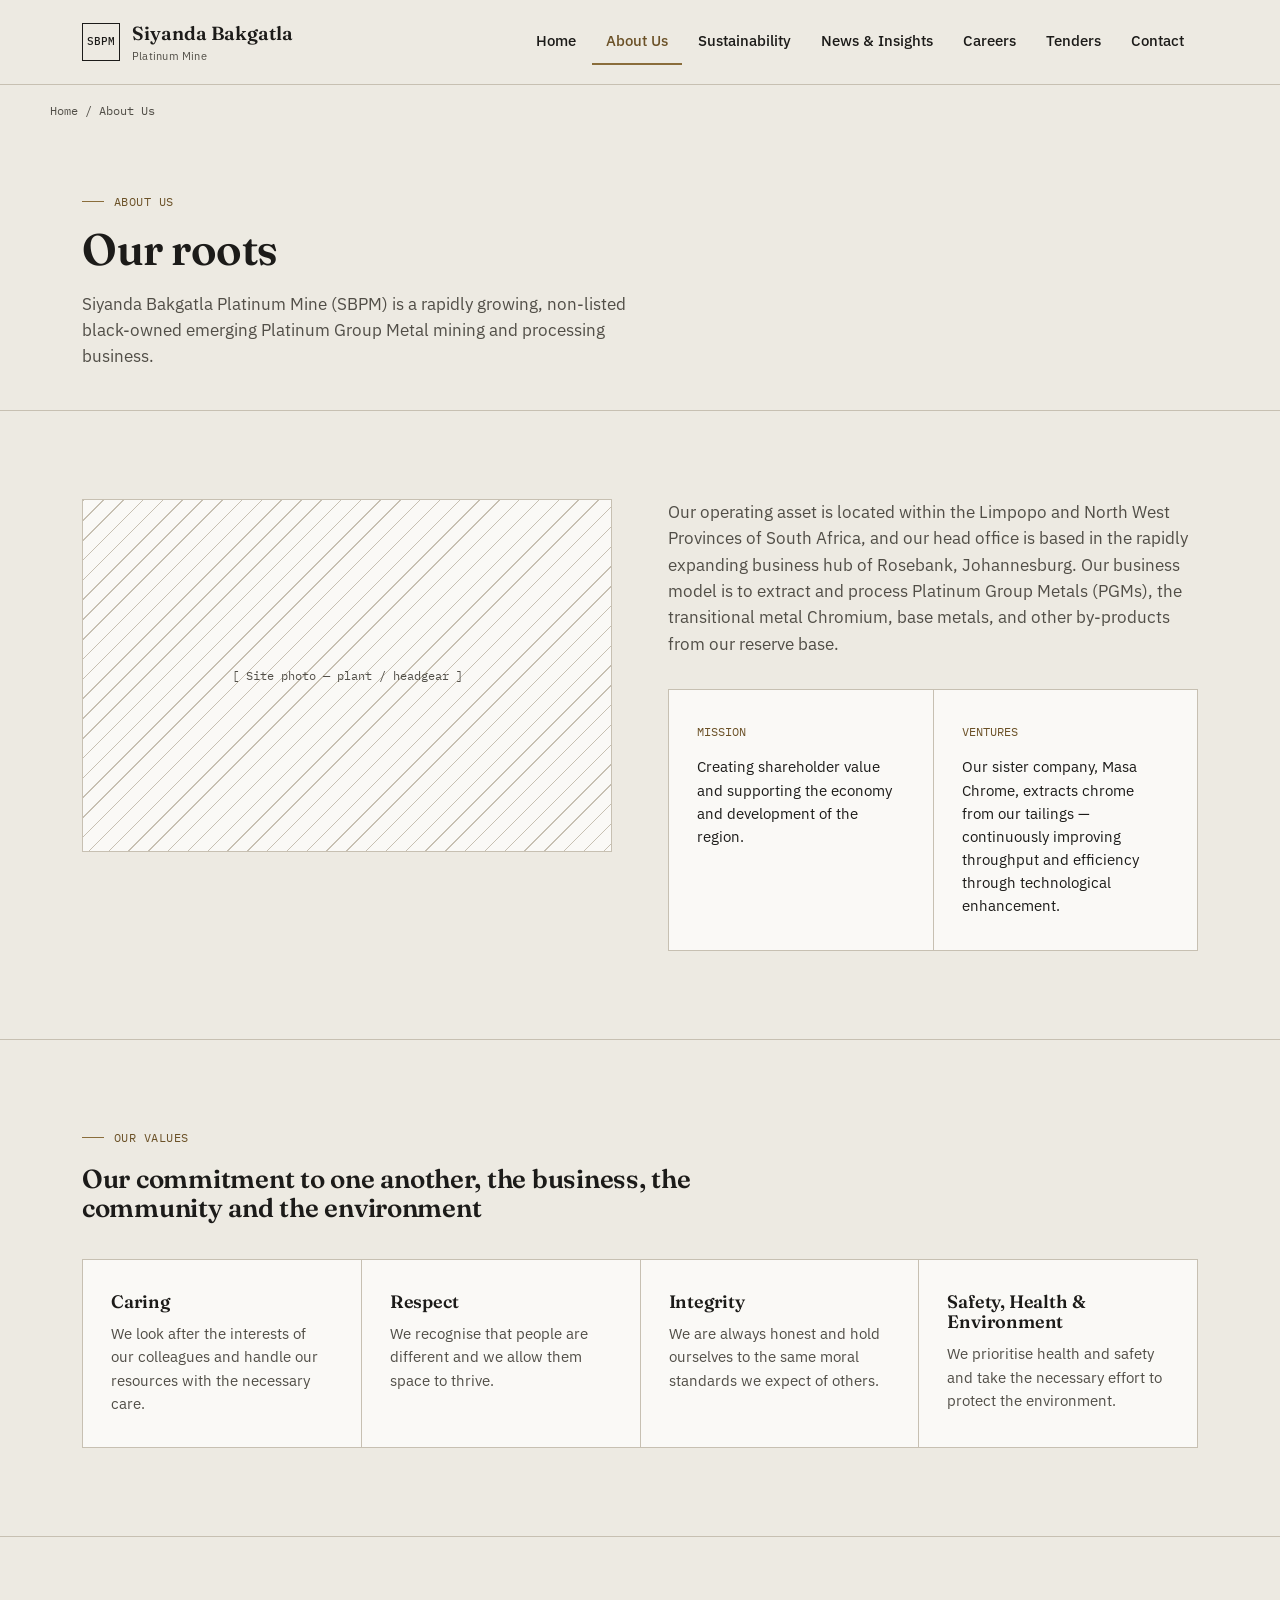
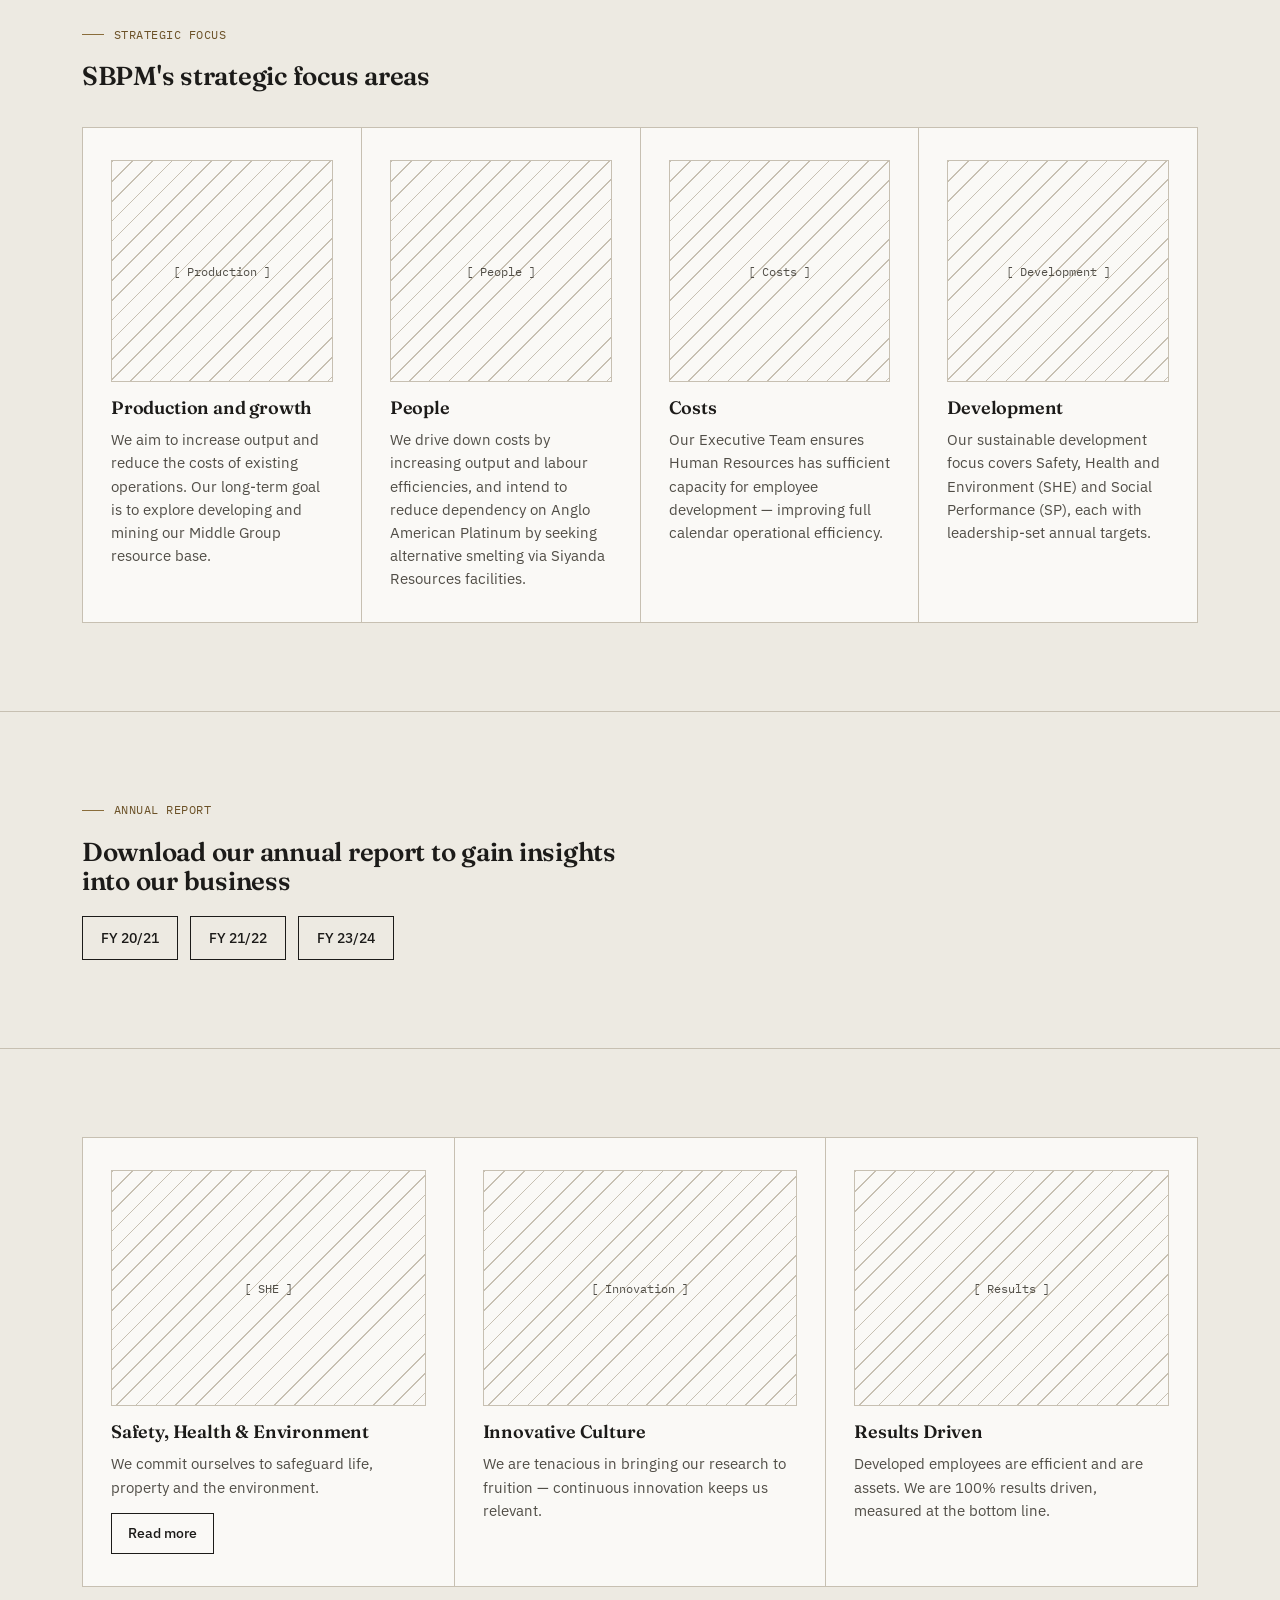
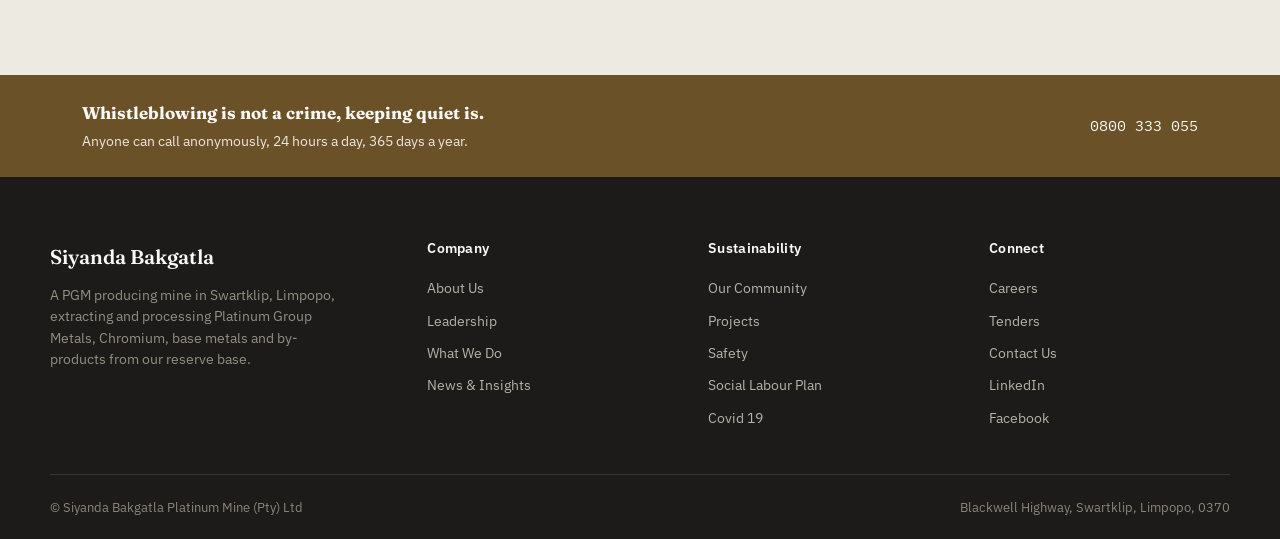
==== about-us.html @ d66f6312 "Add SBPM website rebuild: 13 static HTML pages + shared stylesheet Static rebuild of the Siyanda Bak" ====
<!DOCTYPE html>
<html lang="en">
<head>
<meta charset="UTF-8">
<meta name="viewport" content="width=device-width, initial-scale=1">
<title>About Us | Siyanda Bakgatla Platinum Mine</title>
<link rel="stylesheet" href="assets/css/main.css">
</head>
<body>

<header class="site-header">
  <div class="header-bar">
    <a href="index.html" class="brand">
      <span class="brand-mark">SBPM</span>
      <span>Siyanda Bakgatla<small>Platinum Mine</small></span>
    </a>
    <nav class="primary">
      <div class="nav-item"><a href="index.html">Home</a></div>
      <div class="nav-item current">
        <a href="about-us.html">About Us</a>
        <div class="dropdown">
          <a href="leadership.html">Leadership</a>
          <a href="what-we-do.html">What We Do</a>
        </div>
      </div>
      <div class="nav-item">
        <a href="sustainability.html">Sustainability</a>
        <div class="dropdown">
          <a href="our-community.html">Our Community</a>
          <a href="projects.html">Projects</a>
          <a href="safety.html">Safety</a>
          <a href="social-labour-plan.html">Social Labour Plan</a>
          <a href="covid-19.html">Covid 19</a>
        </div>
      </div>
      <div class="nav-item"><a href="news.html">News &amp; Insights</a></div>
      <div class="nav-item"><a href="careers.html">Careers</a></div>
      <div class="nav-item"><a href="tenders.html">Tenders</a></div>
      <div class="nav-item"><a href="contact.html">Contact</a></div>
    </nav>
    <button class="nav-toggle" id="navToggle" aria-expanded="false" aria-controls="primaryNav">MENU</button>
  </div>
</header>
<script>
  document.getElementById('navToggle').addEventListener('click', function(){
    var nav = document.querySelector('nav.primary');
    var open = nav.classList.toggle('open');
    this.setAttribute('aria-expanded', open);
    this.textContent = open ? 'CLOSE' : 'MENU';
  });
</script>

<div class="wrap crumb"><a href="index.html">Home</a> / About Us</div>

<div class="page-head">
  <div class="wrap">
    <div class="section-mark">ABOUT US</div>
    <h1>Our roots</h1>
    <p class="lede">Siyanda Bakgatla Platinum Mine (SBPM) is a rapidly growing, non-listed black-owned emerging Platinum Group Metal mining and processing business.</p>
  </div>
</div>

<section>
  <div class="wrap split">
    <div class="ph" style="aspect-ratio:3/2;">[ Site photo — plant / headgear ]</div>
    <div>
      <p class="lead-text">Our operating asset is located within the Limpopo and North West Provinces of South Africa, and our head office is based in the rapidly expanding business hub of Rosebank, Johannesburg. Our business model is to extract and process Platinum Group Metals (PGMs), the transitional metal Chromium, base metals, and other by-products from our reserve base.</p>
      <div class="grid-2" style="margin-top:32px;">
        <div class="cell">
          <span class="num">MISSION</span>
          <p style="color:var(--ink);">Creating shareholder value and supporting the economy and development of the region.</p>
        </div>
        <div class="cell">
          <span class="num">VENTURES</span>
          <p style="color:var(--ink);">Our sister company, Masa Chrome, extracts chrome from our tailings — continuously improving throughput and efficiency through technological enhancement.</p>
        </div>
      </div>
    </div>
  </div>
</section>

<section>
  <div class="wrap">
    <div class="section-mark">OUR VALUES</div>
    <h2 class="kicker" style="max-width:40ch;">Our commitment to one another, the business, the community and the environment</h2>
  </div>
  <div class="wrap" style="margin-top:36px;">
    <div class="grid-4">
      <div class="cell"><h3>Caring</h3><p>We look after the interests of our colleagues and handle our resources with the necessary care.</p></div>
      <div class="cell"><h3>Respect</h3><p>We recognise that people are different and we allow them space to thrive.</p></div>
      <div class="cell"><h3>Integrity</h3><p>We are always honest and hold ourselves to the same moral standards we expect of others.</p></div>
      <div class="cell"><h3>Safety, Health &amp; Environment</h3><p>We prioritise health and safety and take the necessary effort to protect the environment.</p></div>
    </div>
  </div>
</section>

<section>
  <div class="wrap">
    <div class="section-mark">STRATEGIC FOCUS</div>
    <h2 class="kicker" style="max-width:32ch;">SBPM's strategic focus areas</h2>
  </div>
  <div class="wrap" style="margin-top:36px;">
    <div class="grid-4">
      <div class="cell">
        <div class="ph" style="aspect-ratio:1; margin-bottom:16px;">[ Production ]</div>
        <h3>Production and growth</h3>
        <p>We aim to increase output and reduce the costs of existing operations. Our long-term goal is to explore developing and mining our Middle Group resource base.</p>
      </div>
      <div class="cell">
        <div class="ph" style="aspect-ratio:1; margin-bottom:16px;">[ People ]</div>
        <h3>People</h3>
        <p>We drive down costs by increasing output and labour efficiencies, and intend to reduce dependency on Anglo American Platinum by seeking alternative smelting via Siyanda Resources facilities.</p>
      </div>
      <div class="cell">
        <div class="ph" style="aspect-ratio:1; margin-bottom:16px;">[ Costs ]</div>
        <h3>Costs</h3>
        <p>Our Executive Team ensures Human Resources has sufficient capacity for employee development — improving full calendar operational efficiency.</p>
      </div>
      <div class="cell">
        <div class="ph" style="aspect-ratio:1; margin-bottom:16px;">[ Development ]</div>
        <h3>Development</h3>
        <p>Our sustainable development focus covers Safety, Health and Environment (SHE) and Social Performance (SP), each with leadership-set annual targets.</p>
      </div>
    </div>
  </div>
</section>

<section>
  <div class="wrap">
    <div class="section-mark">ANNUAL REPORT</div>
    <h2 class="kicker" style="max-width:34ch;">Download our annual report to gain insights into our business</h2>
    <div class="doc-list">
      <a href="https://www.siyandaplatinum.com/_files/ugd/7e9495_5152cfe3c9334ef3b1d1fcda5aea7389.pdf">FY 20/21</a>
      <a href="https://www.siyandaplatinum.com/_files/ugd/7e9495_96a16fa4a925457dab0ea64fac24893e.pdf">FY 21/22</a>
      <a href="https://www.siyandaplatinum.com/_files/ugd/7e9495_38561db5a06c4f74ad1b3a798f22cb0a.pdf">FY 23/24</a>
    </div>
  </div>
</section>

<section style="border-bottom:none;">
  <div class="wrap">
    <div class="grid-3">
      <div class="cell">
        <div class="ph" style="aspect-ratio:4/3; margin-bottom:16px;">[ SHE ]</div>
        <h3>Safety, Health &amp; Environment</h3>
        <p>We commit ourselves to safeguard life, property and the environment.</p>
        <div style="margin-top:14px;"><a href="safety.html" class="btn outline" style="padding:9px 16px; font-size:13.5px;">Read more</a></div>
      </div>
      <div class="cell">
        <div class="ph" style="aspect-ratio:4/3; margin-bottom:16px;">[ Innovation ]</div>
        <h3>Innovative Culture</h3>
        <p>We are tenacious in bringing our research to fruition — continuous innovation keeps us relevant.</p>
      </div>
      <div class="cell">
        <div class="ph" style="aspect-ratio:4/3; margin-bottom:16px;">[ Results ]</div>
        <h3>Results Driven</h3>
        <p>Developed employees are efficient and are assets. We are 100% results driven, measured at the bottom line.</p>
      </div>
    </div>
  </div>
</section>

<div class="tipoff">
  <div class="wrap">
    <div>
      <strong>Whistleblowing is not a crime, keeping quiet is.</strong>
      <div style="font-size:13.5px; margin-top:4px; opacity:0.9;">Anyone can call anonymously, 24 hours a day, 365 days a year.</div>
    </div>
    <div class="tip-num">0800 333 055</div>
  </div>
</div>

<footer class="site-footer">
  <div class="wrap footer-grid">
    <div>
      <div class="footer-brand">Siyanda Bakgatla</div>
      <p class="footer-note">A PGM producing mine in Swartklip, Limpopo, extracting and processing Platinum Group Metals, Chromium, base metals and by-products from our reserve base.</p>
    </div>
    <div>
      <h4>Company</h4>
      <a href="about-us.html">About Us</a>
      <a href="leadership.html">Leadership</a>
      <a href="what-we-do.html">What We Do</a>
      <a href="news.html">News &amp; Insights</a>
    </div>
    <div>
      <h4>Sustainability</h4>
      <a href="our-community.html">Our Community</a>
      <a href="projects.html">Projects</a>
      <a href="safety.html">Safety</a>
      <a href="social-labour-plan.html">Social Labour Plan</a>
      <a href="covid-19.html">Covid 19</a>
    </div>
    <div>
      <h4>Connect</h4>
      <a href="careers.html">Careers</a>
      <a href="tenders.html">Tenders</a>
      <a href="contact.html">Contact Us</a>
      <a href="https://www.linkedin.com/search/results/all/?keywords=siyanda%20bakgatla%20platinum%20mine">LinkedIn</a>
      <a href="https://www.facebook.com/profile.php?id=100069433014928">Facebook</a>
    </div>
  </div>
  <div class="wrap footer-bottom">
    <span>© Siyanda Bakgatla Platinum Mine (Pty) Ltd</span>
    <span>Blackwell Highway, Swartklip, Limpopo, 0370</span>
  </div>
</footer>

</body>
</html>
---- assets/css/main.css ----
/* ============================================================
   SIYANDA BAKGATLA PLATINUM MINE — design system
   Concept: site-drawing / survey-sheet industrial.
   Light concrete ground, bronze ore accent, safety-green.
   ============================================================ */

@import url('https://fonts.googleapis.com/css2?family=Fraunces:opsz,wght@9..144,400;9..144,500;9..144,600;9..144,700&family=IBM+Plex+Sans:wght@400;500;600&family=IBM+Plex+Mono:wght@500&display=swap');

:root{
  --ground:      #EDEAE2;
  --panel:       #FAF9F6;
  --ink:         #1C1B19;
  --ink-soft:    #514E47;
  --line:        #C7C0B2;
  --bronze:      #8A6D3B;
  --bronze-deep: #6B5127;
  --green:       #3F5A4D;
  --green-deep:  #2C4038;
  --white:       #FFFFFF;

  --serif: 'Fraunces', Georgia, serif;
  --sans:  'IBM Plex Sans', -apple-system, sans-serif;
  --mono:  'IBM Plex Mono', monospace;

  --edge: 1px solid var(--line);
  --max: 1180px;
}

*{ box-sizing:border-box; }
html{ scroll-behavior:smooth; }
body{
  margin:0;
  background:var(--ground);
  color:var(--ink);
  font-family:var(--sans);
  font-size:16px;
  line-height:1.6;
  -webkit-font-smoothing:antialiased;
}
img{ max-width:100%; display:block; }
a{ color:inherit; text-decoration:none; }
h1,h2,h3,h4{ font-family:var(--serif); font-weight:600; margin:0; line-height:1.12; letter-spacing:-0.01em; }
p{ margin:0; }
ul{ margin:0; padding:0; list-style:none; }

@media (prefers-reduced-motion: reduce){
  *{ animation-duration:0.001ms !important; transition-duration:0.001ms !important; }
}

/* ---------- layout helpers ---------- */
.wrap{ max-width:var(--max); margin:0 auto; padding:0 32px; }
@media (max-width:640px){ .wrap{ padding:0 20px; } }

.rule{ border:none; border-top:var(--edge); margin:0; }
.rule-thick{ border:none; border-top:2px solid var(--ink); margin:0; }

section{ padding:88px 0; border-bottom:var(--edge); }
section:last-of-type{ border-bottom:none; }
@media (max-width:768px){ section{ padding:56px 0; } }

.section-mark{
  font-family:var(--mono);
  font-size:12px;
  color:var(--bronze-deep);
  letter-spacing:0.04em;
  margin-bottom:18px;
  display:flex;
  align-items:center;
  gap:10px;
}
.section-mark::before{
  content:'';
  width:22px; height:1px;
  background:var(--bronze);
}

/* ---------- header / nav ---------- */
.site-header{
  position:sticky; top:0; z-index:50;
  background:rgba(237,234,226,0.94);
  backdrop-filter:blur(6px);
  border-bottom:var(--edge);
}
.header-bar{
  display:flex; align-items:center; justify-content:space-between;
  padding:18px 32px;
  max-width:var(--max); margin:0 auto;
}
.brand{ display:flex; align-items:center; gap:12px; font-family:var(--serif); font-weight:600; font-size:19px; }
.brand-mark{
  width:38px; height:38px;
  border:1.5px solid var(--ink);
  display:flex; align-items:center; justify-content:center;
  font-family:var(--mono); font-size:11px; font-weight:500;
  flex-shrink:0;
  color:var(--ink);
}
.brand small{ display:block; font-family:var(--sans); font-weight:400; font-size:11px; color:var(--ink-soft); letter-spacing:0.02em; }

nav.primary{ display:flex; gap:2px; align-items:center; }
nav.primary > .nav-item{ position:relative; }
nav.primary > .nav-item > a{
  display:block; padding:10px 14px;
  font-size:14.5px; font-weight:500;
  border-bottom:2px solid transparent;
}
nav.primary > .nav-item > a:hover,
nav.primary > .nav-item.current > a{ border-bottom-color:var(--bronze); color:var(--bronze-deep); }

.nav-item .dropdown{
  display:none;
  position:absolute; top:100%; left:0;
  background:var(--panel); border:var(--edge);
  min-width:190px;
  box-shadow:0 8px 24px rgba(28,27,25,0.08);
}
.nav-item:hover .dropdown{ display:block; }
.dropdown a{ display:block; padding:10px 16px; font-size:14px; border-bottom:var(--edge); }
.dropdown a:last-child{ border-bottom:none; }
.dropdown a:hover{ background:var(--ground); color:var(--bronze-deep); }

.nav-toggle{ display:none; }
@media (max-width:960px){
  nav.primary{
    display:none;
    position:absolute; top:100%; left:0; right:0;
    background:var(--ground); border-bottom:var(--edge);
    flex-direction:column; align-items:stretch; padding:8px 0;
  }
  nav.primary.open{ display:flex; }
  nav.primary > .nav-item > a{ padding:14px 32px; border-bottom:var(--edge); }
  .nav-item .dropdown{
    display:block; position:static; border:none; box-shadow:none; background:var(--panel);
  }
  .nav-item .dropdown a{ padding:12px 44px; }
  .site-header{ position:sticky; }
  .header-bar{ position:relative; }
  .nav-toggle{ display:block; font-family:var(--mono); font-size:12px; border:1px solid var(--ink); padding:8px 12px; background:none; cursor:pointer; }
}

/* ---------- hero ---------- */
.hero{
  border-bottom:var(--edge);
  padding:64px 0 0 0;
}
.hero-grid{
  display:grid; grid-template-columns:1.1fr 0.9fr; gap:48px; align-items:end;
  max-width:var(--max); margin:0 auto; padding:0 32px 56px;
}
@media (max-width:860px){ .hero-grid{ grid-template-columns:1fr; } }
.hero-eyebrow{ font-family:var(--mono); font-size:12.5px; color:var(--bronze-deep); margin-bottom:20px; }
.hero h1{ font-size:clamp(34px,5.4vw,58px); }
.hero .lede{ margin-top:22px; font-size:17px; color:var(--ink-soft); max-width:46ch; }
.hero-figure{
  aspect-ratio:4/3; background:var(--line);
  border:var(--edge);
  display:flex; align-items:center; justify-content:center;
  font-family:var(--mono); font-size:12px; color:var(--ink-soft); text-align:center; padding:20px;
}

/* generic placeholder image block */
.ph{
  background:
    repeating-linear-gradient(135deg, var(--line) 0 1px, transparent 1px 14px),
    var(--panel);
  border:var(--edge);
  display:flex; align-items:center; justify-content:center;
  font-family:var(--mono); font-size:11.5px; color:var(--ink-soft);
  text-align:center; padding:16px; line-height:1.5;
}

/* ---------- buttons ---------- */
.btn{
  display:inline-flex; align-items:center; gap:8px;
  padding:12px 22px;
  font-family:var(--sans); font-weight:500; font-size:14.5px;
  border:1.5px solid var(--ink);
  background:var(--ink); color:var(--ground);
}
.btn:hover{ background:var(--ground); color:var(--ink); }
.btn.outline{ background:transparent; color:var(--ink); }
.btn.outline:hover{ background:var(--ink); color:var(--ground); }
.btn.bronze{ border-color:var(--bronze-deep); background:var(--bronze-deep); color:var(--panel); }
.btn.bronze:hover{ background:transparent; color:var(--bronze-deep); }

/* ---------- values / cards ---------- */
.grid-4{ display:grid; grid-template-columns:repeat(4,1fr); gap:1px; background:var(--line); border:var(--edge); }
.grid-3{ display:grid; grid-template-columns:repeat(3,1fr); gap:1px; background:var(--line); border:var(--edge); }
.grid-2{ display:grid; grid-template-columns:repeat(2,1fr); gap:1px; background:var(--line); border:var(--edge); }
@media (max-width:860px){ .grid-4{ grid-template-columns:repeat(2,1fr); } .grid-3{ grid-template-columns:1fr; } }
@media (max-width:600px){ .grid-4{ grid-template-columns:1fr; } .grid-2{ grid-template-columns:1fr; } }

.cell{ background:var(--panel); padding:32px 28px; }
.cell h3{ font-size:18px; margin-bottom:10px; }
.cell p{ color:var(--ink-soft); font-size:14.5px; }
.cell .num{ font-family:var(--mono); font-size:12px; color:var(--bronze-deep); display:block; margin-bottom:14px; }

/* ---------- element/commodity grid ---------- */
.elements{ display:grid; grid-template-columns:repeat(5,1fr); gap:1px; background:var(--line); border:var(--edge); }
@media (max-width:700px){ .elements{ grid-template-columns:repeat(3,1fr); } }
.element{
  background:var(--panel); aspect-ratio:1;
  display:flex; flex-direction:column; justify-content:center; align-items:center;
  gap:6px; padding:12px;
}
.element .sym{ font-family:var(--serif); font-size:34px; font-weight:600; color:var(--bronze-deep); }
.element .el-name{ font-size:12.5px; color:var(--ink-soft); text-align:center; }

/* ---------- people cards ---------- */
.person{ background:var(--panel); }
.person-photo{ aspect-ratio:3/3.4; }
.person-body{ padding:22px 24px 26px; }
.person-role{ font-family:var(--mono); font-size:11.5px; color:var(--bronze-deep); margin-bottom:6px; }
.person-name{ font-family:var(--serif); font-size:19px; font-weight:600; margin-bottom:10px; }
.person-bio{ font-size:13.8px; color:var(--ink-soft); }
.person-bio ul{ margin-top:10px; display:flex; flex-direction:column; gap:6px; }
.person-bio li{ position:relative; padding-left:14px; }
.person-bio li::before{ content:'—'; position:absolute; left:0; color:var(--bronze); }

.hod{ display:flex; flex-direction:column; }
.hod-photo{ aspect-ratio:3/4; }
.hod-name{ font-family:var(--serif); font-weight:600; font-size:15.5px; margin-top:12px; }
.hod-role{ font-size:13px; color:var(--ink-soft); margin-top:2px; }

/* ---------- two-col content ---------- */
.split{ display:grid; grid-template-columns:1fr 1fr; gap:56px; align-items:start; }
@media (max-width:860px){ .split{ grid-template-columns:1fr; gap:32px; } }
.split.rev{ grid-template-columns:1fr 1fr; }

.kicker{ font-family:var(--serif); font-size:26px; margin-bottom:16px; }
.lead-text{ font-size:16.5px; color:var(--ink-soft); max-width:62ch; }
.lead-text + .lead-text{ margin-top:14px; }

/* ---------- stat strip ---------- */
.stat-strip{ display:grid; grid-template-columns:repeat(4,1fr); border-top:var(--edge); border-bottom:var(--edge); }
@media (max-width:700px){ .stat-strip{ grid-template-columns:repeat(2,1fr); } }
.stat{ padding:28px 24px; border-right:var(--edge); }
.stat:last-child{ border-right:none; }
.stat .val{ font-family:var(--serif); font-size:32px; font-weight:600; color:var(--bronze-deep); }
.stat .label{ font-size:13px; color:var(--ink-soft); margin-top:6px; }

/* ---------- project list ---------- */
.project-row{
  display:grid; grid-template-columns:1fr 2fr; gap:24px;
  padding:22px 0; border-bottom:var(--edge); align-items:baseline;
}
.project-row:first-child{ border-top:var(--edge); }
@media (max-width:640px){ .project-row{ grid-template-columns:1fr; gap:6px; } }
.project-row .p-name{ font-family:var(--serif); font-size:18px; font-weight:600; }
.project-row .p-tag{ font-size:14px; color:var(--ink-soft); }

/* ---------- CTA band ---------- */
.band{ background:var(--green-deep); color:var(--panel); border-bottom:var(--edge); }
.band h2{ color:var(--panel); }
.band .lead-text{ color:#D8DED9; }
.band .btn{ border-color:var(--panel); }
.band .btn.outline{ color:var(--panel); }
.band .btn.outline:hover{ background:var(--panel); color:var(--green-deep); }

/* ---------- forms ---------- */
.field{ margin-bottom:18px; }
.field label{ display:block; font-size:13px; font-weight:500; margin-bottom:7px; }
.field input, .field textarea, .field select{
  width:100%; padding:12px 14px; font-family:var(--sans); font-size:14.5px;
  background:var(--panel); border:var(--edge); color:var(--ink);
}
.field input:focus, .field textarea:focus, .field select:focus{
  outline:2px solid var(--bronze); outline-offset:1px;
}

/* ---------- footer ---------- */
footer.site-footer{ background:var(--ink); color:#D8D5CC; }
.footer-grid{ display:grid; grid-template-columns:1.4fr 1fr 1fr 1fr; gap:40px; padding:64px 0 40px; }
@media (max-width:860px){ .footer-grid{ grid-template-columns:1fr 1fr; } }
@media (max-width:560px){ .footer-grid{ grid-template-columns:1fr; } }
.footer-grid h4{ color:var(--panel); font-size:14px; font-family:var(--sans); font-weight:600; margin-bottom:16px; letter-spacing:0.02em; }
.footer-grid a{ display:block; padding:5px 0; font-size:14px; color:#B7B3A8; }
.footer-grid a:hover{ color:var(--panel); }
.footer-brand{ font-family:var(--serif); font-size:20px; color:var(--panel); font-weight:600; margin-bottom:12px; }
.footer-note{ font-size:13.5px; color:#948F82; max-width:36ch; line-height:1.6; }
.footer-bottom{
  border-top:1px solid #38352F;
  padding:22px 0; display:flex; justify-content:space-between; align-items:center;
  font-size:12.5px; color:#8B867A; flex-wrap:wrap; gap:12px;
}
.tipoff{
  background:var(--bronze-deep); color:var(--panel);
  padding:24px 0;
}
.tipoff .wrap{ display:flex; justify-content:space-between; align-items:center; flex-wrap:wrap; gap:16px; }
.tipoff strong{ font-family:var(--serif); font-size:17px; }
.tipoff .tip-num{ font-family:var(--mono); font-size:15px; }

/* ---------- page header (inner pages) ---------- */
.page-head{ padding:56px 0 40px; border-bottom:var(--edge); }
.page-head .section-mark{ margin-bottom:14px; }
.page-head h1{ font-size:clamp(30px,4.4vw,44px); }
.page-head .lede{ margin-top:16px; color:var(--ink-soft); font-size:16.5px; max-width:58ch; }

/* ---------- breadcrumb ---------- */
.crumb{ font-family:var(--mono); font-size:12px; color:var(--ink-soft); padding:16px 0; }
.crumb a:hover{ color:var(--bronze-deep); }

/* ---------- misc content ---------- */
.doc-list{ display:flex; flex-wrap:wrap; gap:12px; margin-top:20px; }
.doc-list a{
  border:1.5px solid var(--ink); padding:10px 18px; font-size:14px; font-weight:500;
  display:inline-flex; align-items:center; gap:8px;
}
.doc-list a:hover{ background:var(--ink); color:var(--ground); }

blockquote{
  font-family:var(--serif); font-size:22px; font-weight:500;
  border-left:3px solid var(--bronze); padding-left:24px; margin:0;
  color:var(--ink);
}

table.contact-table{ width:100%; border-collapse:collapse; }
table.contact-table td{ padding:14px 0; border-bottom:var(--edge); vertical-align:top; font-size:14.5px; }
table.contact-table td:first-child{ color:var(--ink-soft); width:42%; }
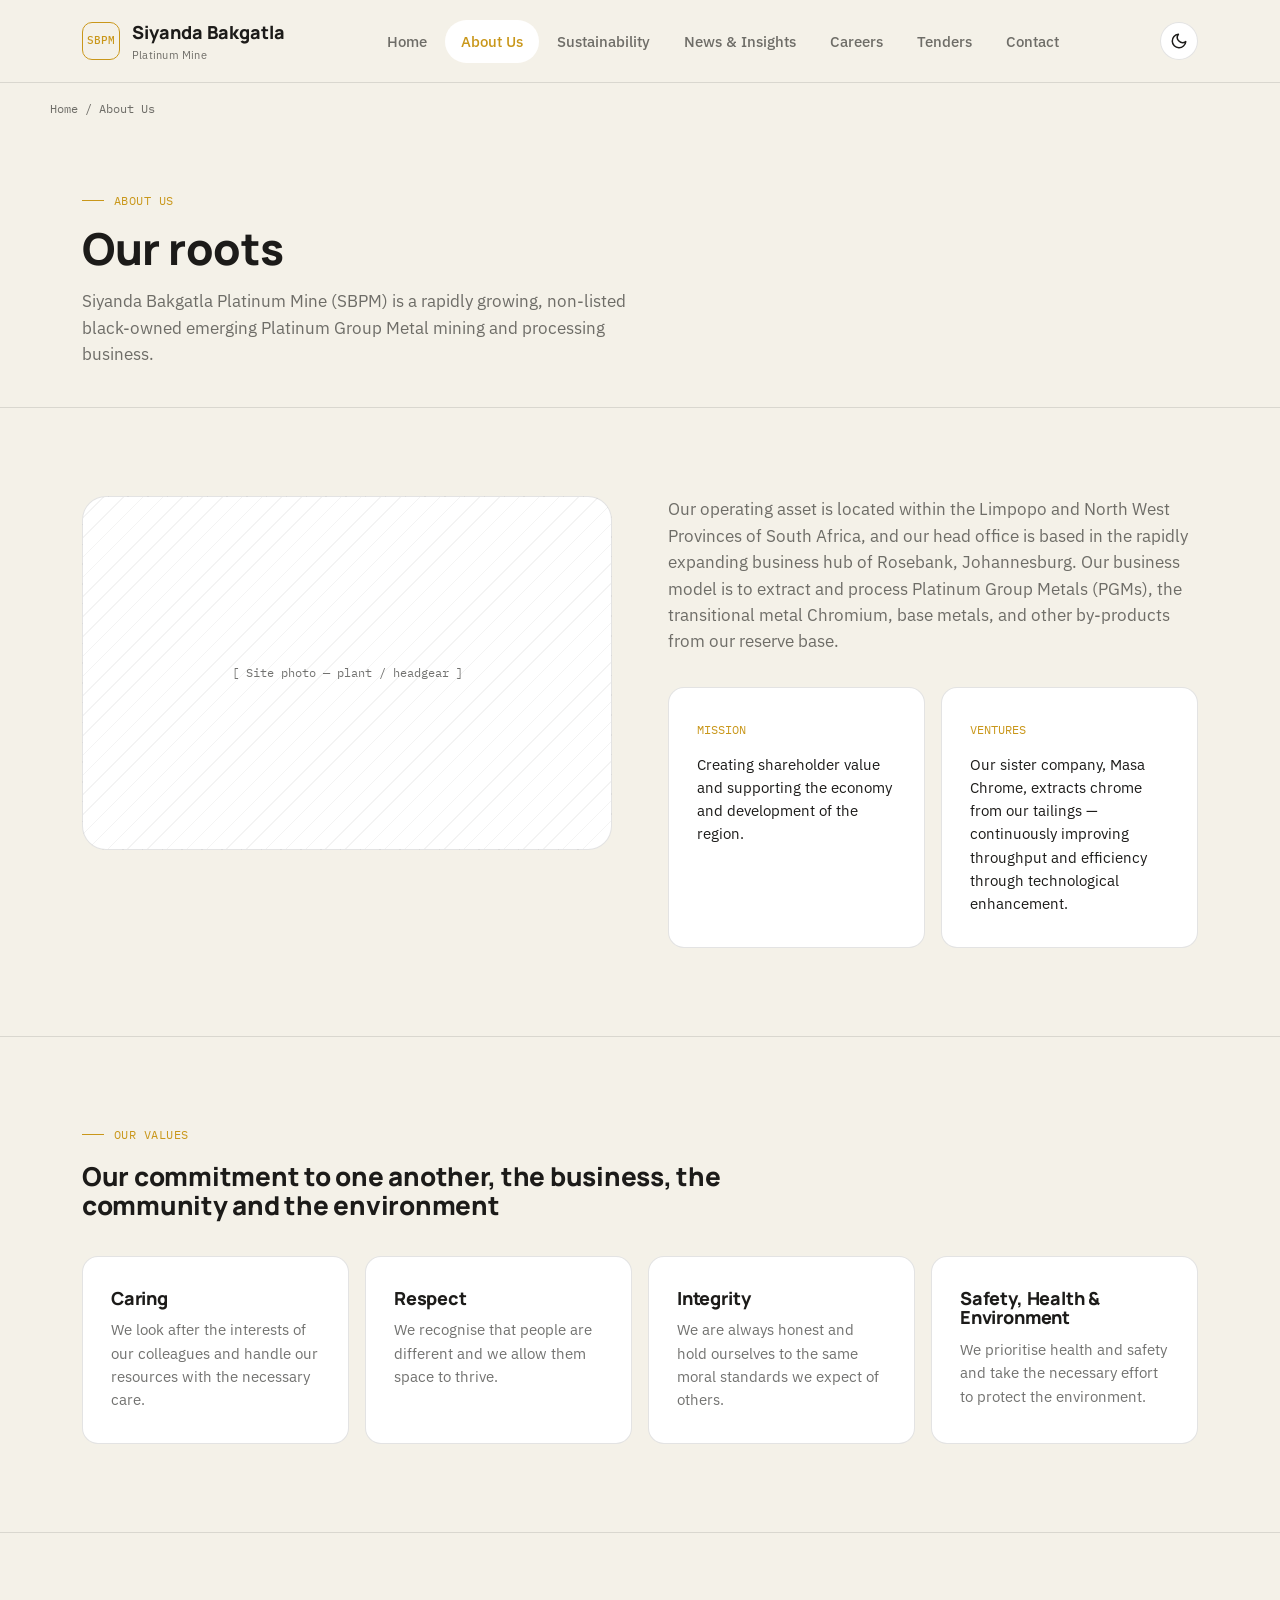
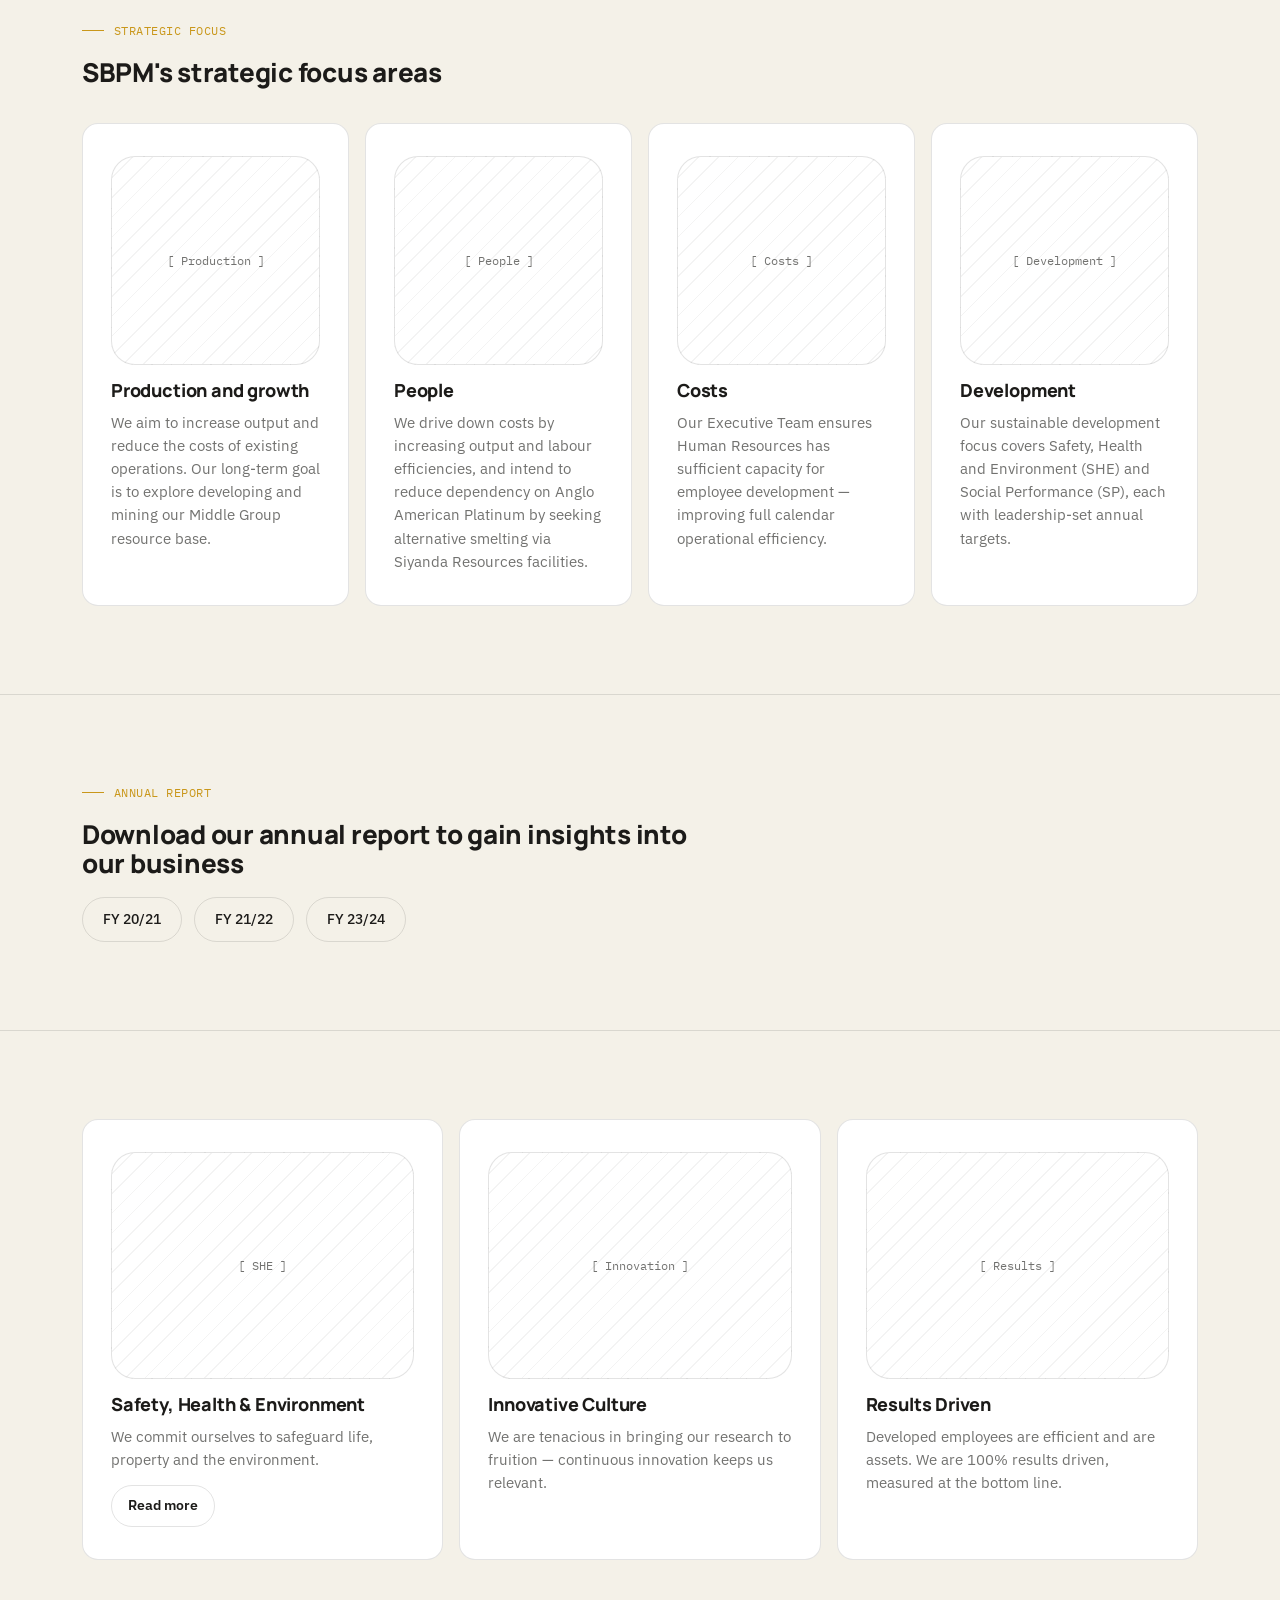
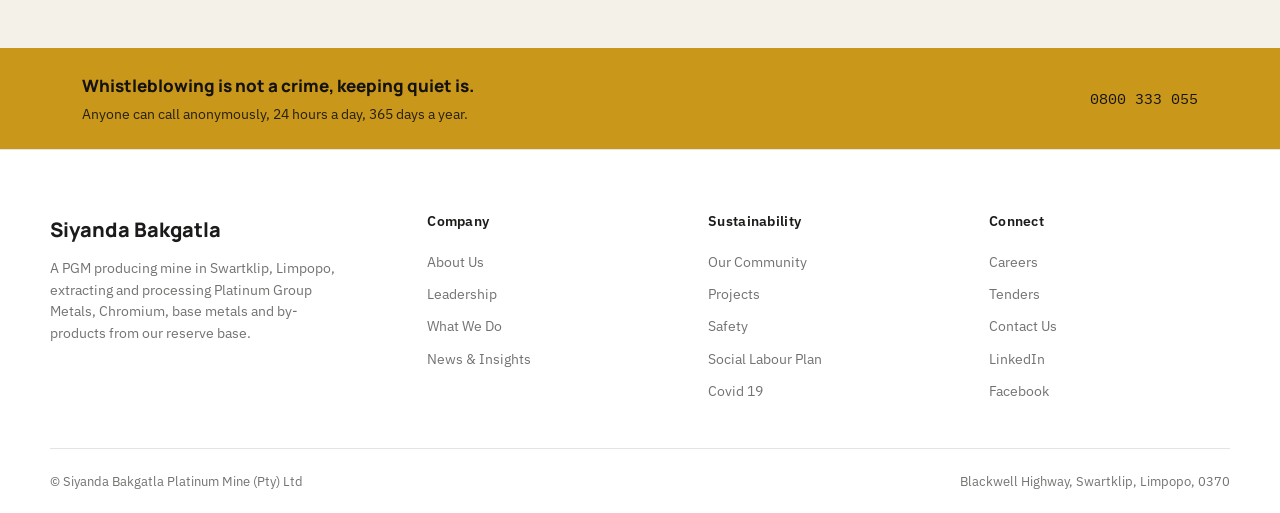
==== commit ab67a31a: "Switch accent to deep gold and add a browser-aware light/dark toggle - Swap the amber-orange accent " ====
--- a/about-us.html
+++ b/about-us.html
@@ -4,6 +4,15 @@
 <meta charset="UTF-8">
 <meta name="viewport" content="width=device-width, initial-scale=1">
 <title>About Us | Siyanda Bakgatla Platinum Mine</title>
+<script>
+(function(){
+  try{
+    var stored = localStorage.getItem('sbpm-theme');
+    var theme = stored || (window.matchMedia && window.matchMedia('(prefers-color-scheme: light)').matches ? 'light' : 'dark');
+    document.documentElement.setAttribute('data-theme', theme);
+  }catch(e){}
+})();
+</script>
 <link rel="stylesheet" href="assets/css/main.css">
 </head>
 <body>
@@ -38,7 +47,13 @@
       <div class="nav-item"><a href="tenders.html">Tenders</a></div>
       <div class="nav-item"><a href="contact.html">Contact</a></div>
     </nav>
-    <button class="nav-toggle" id="navToggle" aria-expanded="false" aria-controls="primaryNav">MENU</button>
+    <div class="header-actions">
+      <button class="theme-toggle" id="themeToggle" type="button" aria-label="Switch to light theme">
+        <svg class="icon-sun" width="18" height="18" viewBox="0 0 24 24" fill="none" stroke="currentColor" stroke-width="2" stroke-linecap="round" stroke-linejoin="round"><circle cx="12" cy="12" r="4"/><path d="M12 2v2M12 20v2M4.93 4.93l1.41 1.41M17.66 17.66l1.41 1.41M2 12h2M20 12h2M6.34 17.66l-1.41 1.41M19.07 4.93l-1.41 1.41"/></svg>
+        <svg class="icon-moon" width="18" height="18" viewBox="0 0 24 24" fill="none" stroke="currentColor" stroke-width="2" stroke-linecap="round" stroke-linejoin="round"><path d="M21 12.79A9 9 0 1111.21 3 7 7 0 0021 12.79z"/></svg>
+      </button>
+      <button class="nav-toggle" id="navToggle" aria-expanded="false" aria-controls="primaryNav">MENU</button>
+    </div>
   </div>
 </header>
 <script>
@@ -48,6 +63,28 @@
     this.setAttribute('aria-expanded', open);
     this.textContent = open ? 'CLOSE' : 'MENU';
   });
+  (function(){
+    var btn = document.getElementById('themeToggle');
+    var mq = window.matchMedia('(prefers-color-scheme: light)');
+    function apply(theme){
+      document.documentElement.setAttribute('data-theme', theme);
+      btn.setAttribute('aria-label', theme === 'light' ? 'Switch to dark theme' : 'Switch to light theme');
+    }
+    apply(document.documentElement.getAttribute('data-theme') || 'dark');
+    btn.addEventListener('click', function(){
+      var current = document.documentElement.getAttribute('data-theme');
+      var next = current === 'light' ? 'dark' : 'light';
+      try{ localStorage.setItem('sbpm-theme', next); }catch(e){}
+      apply(next);
+    });
+    mq.addEventListener('change', function(e){
+      try{
+        if(!localStorage.getItem('sbpm-theme')){
+          apply(e.matches ? 'light' : 'dark');
+        }
+      }catch(err){}
+    });
+  })();
 </script>
 
 <div class="wrap crumb"><a href="index.html">Home</a> / About Us</div>
--- a/assets/css/main.css
+++ b/assets/css/main.css
@@ -1,36 +1,63 @@
 /* ============================================================
    SIYANDA BAKGATLA PLATINUM MINE — design system
-   Concept: site-drawing / survey-sheet industrial.
-   Light concrete ground, bronze ore accent, safety-green.
+   Concept: ore-yard industrial. Charcoal ground (dark, default)
+   or ivory ground (light), deep gold ore accent, rounded pill
+   controls, light card islands for imagery/forms/exec bios.
+   Theme is switched via [data-theme] on <html>, set by an early
+   inline script per page (browser prefers-color-scheme aware,
+   with a manual toggle persisted to localStorage).
    ============================================================ */
 
-@import url('https://fonts.googleapis.com/css2?family=Fraunces:opsz,wght@9..144,400;9..144,500;9..144,600;9..144,700&family=IBM+Plex+Sans:wght@400;500;600&family=IBM+Plex+Mono:wght@500&display=swap');
+@import url('https://fonts.googleapis.com/css2?family=Manrope:wght@500;600;700;800&family=IBM+Plex+Sans:wght@400;500;600&family=IBM+Plex+Mono:wght@500&display=swap');
 
 :root{
-  --ground:      #EDEAE2;
+  --bg:          #15130F;
+  --bg-soft:     #211D16;
+  --bg-softer:   #2A2419;
   --panel:       #FAF9F6;
+  --ink:         #EDEAE2;
+  --ink-soft:    rgba(237,234,226,0.62);
+  --ink-on-light:      #1C1B19;
+  --ink-soft-on-light: #514E47;
+  --line:        rgba(237,234,226,0.14);
+  --line-on-light:     #C7C0B2;
+  --header-bg:   rgba(21,19,15,0.92);
+  --ph-pattern:  rgba(237,234,226,0.05);
+  --amber:       #C9971A;
+  --amber-deep:  #9C7412;
+  --amber-glow:  rgba(201,151,26,0.16);
+  --on-accent:   #15130F;
+  --white:       #FFFFFF;
+
+  --display: 'Manrope', -apple-system, sans-serif;
+  --sans:    'IBM Plex Sans', -apple-system, sans-serif;
+  --mono:    'IBM Plex Mono', monospace;
+
+  --edge: 1px solid var(--line);
+  --edge-light: 1px solid var(--line-on-light);
+  --max: 1180px;
+  --r-lg: 24px;
+  --r-md: 16px;
+  --r-sm: 10px;
+  --r-pill: 999px;
+}
+
+:root[data-theme="light"]{
+  --bg:          #F4F1E8;
+  --bg-soft:     #FFFFFF;
+  --bg-softer:   #ECE7D8;
   --ink:         #1C1B19;
-  --ink-soft:    #514E47;
-  --line:        #C7C0B2;
-  --bronze:      #8A6D3B;
-  --bronze-deep: #6B5127;
-  --green:       #3F5A4D;
-  --green-deep:  #2C4038;
-  --white:       #FFFFFF;
-
-  --serif: 'Fraunces', Georgia, serif;
-  --sans:  'IBM Plex Sans', -apple-system, sans-serif;
-  --mono:  'IBM Plex Mono', monospace;
-
-  --edge: 1px solid var(--line);
-  --max: 1180px;
+  --ink-soft:    rgba(28,27,25,0.62);
+  --line:        rgba(28,27,25,0.12);
+  --header-bg:   rgba(244,241,232,0.9);
+  --ph-pattern:  rgba(28,27,25,0.05);
 }
 
 *{ box-sizing:border-box; }
 html{ scroll-behavior:smooth; }
 body{
   margin:0;
-  background:var(--ground);
+  background:var(--bg);
   color:var(--ink);
   font-family:var(--sans);
   font-size:16px;
@@ -39,7 +66,7 @@
 }
 img{ max-width:100%; display:block; }
 a{ color:inherit; text-decoration:none; }
-h1,h2,h3,h4{ font-family:var(--serif); font-weight:600; margin:0; line-height:1.12; letter-spacing:-0.01em; }
+h1,h2,h3,h4{ font-family:var(--display); font-weight:800; margin:0; line-height:1.1; letter-spacing:-0.01em; }
 p{ margin:0; }
 ul{ margin:0; padding:0; list-style:none; }
 
@@ -52,7 +79,7 @@
 @media (max-width:640px){ .wrap{ padding:0 20px; } }
 
 .rule{ border:none; border-top:var(--edge); margin:0; }
-.rule-thick{ border:none; border-top:2px solid var(--ink); margin:0; }
+.rule-thick{ border:none; border-top:2px solid var(--amber); margin:0; }
 
 section{ padding:88px 0; border-bottom:var(--edge); }
 section:last-of-type{ border-bottom:none; }
@@ -61,7 +88,7 @@
 .section-mark{
   font-family:var(--mono);
   font-size:12px;
-  color:var(--bronze-deep);
+  color:var(--amber);
   letter-spacing:0.04em;
   margin-bottom:18px;
   display:flex;
@@ -71,14 +98,14 @@
 .section-mark::before{
   content:'';
   width:22px; height:1px;
-  background:var(--bronze);
+  background:var(--amber);
 }
 
 /* ---------- header / nav ---------- */
 .site-header{
   position:sticky; top:0; z-index:50;
-  background:rgba(237,234,226,0.94);
-  backdrop-filter:blur(6px);
+  background:var(--header-bg);
+  backdrop-filter:blur(8px);
   border-bottom:var(--edge);
 }
 .header-bar{
@@ -86,56 +113,73 @@
   padding:18px 32px;
   max-width:var(--max); margin:0 auto;
 }
-.brand{ display:flex; align-items:center; gap:12px; font-family:var(--serif); font-weight:600; font-size:19px; }
+.brand{ display:flex; align-items:center; gap:12px; font-family:var(--display); font-weight:800; font-size:18px; color:var(--ink); }
 .brand-mark{
   width:38px; height:38px;
-  border:1.5px solid var(--ink);
+  border-radius:var(--r-sm);
+  border:1.5px solid var(--amber);
   display:flex; align-items:center; justify-content:center;
   font-family:var(--mono); font-size:11px; font-weight:500;
   flex-shrink:0;
-  color:var(--ink);
+  color:var(--amber);
 }
 .brand small{ display:block; font-family:var(--sans); font-weight:400; font-size:11px; color:var(--ink-soft); letter-spacing:0.02em; }
 
 nav.primary{ display:flex; gap:2px; align-items:center; }
 nav.primary > .nav-item{ position:relative; }
 nav.primary > .nav-item > a{
-  display:block; padding:10px 14px;
+  display:block; padding:10px 16px;
   font-size:14.5px; font-weight:500;
-  border-bottom:2px solid transparent;
+  border-radius:var(--r-pill);
+  color:var(--ink-soft);
 }
 nav.primary > .nav-item > a:hover,
-nav.primary > .nav-item.current > a{ border-bottom-color:var(--bronze); color:var(--bronze-deep); }
+nav.primary > .nav-item.current > a{ background:var(--bg-soft); color:var(--amber); }
 
 .nav-item .dropdown{
   display:none;
   position:absolute; top:100%; left:0;
-  background:var(--panel); border:var(--edge);
-  min-width:190px;
-  box-shadow:0 8px 24px rgba(28,27,25,0.08);
+  background:var(--bg-soft); border:var(--edge);
+  border-radius:var(--r-md);
+  min-width:190px; padding:6px;
+  box-shadow:0 16px 40px rgba(0,0,0,0.4);
 }
 .nav-item:hover .dropdown{ display:block; }
-.dropdown a{ display:block; padding:10px 16px; font-size:14px; border-bottom:var(--edge); }
-.dropdown a:last-child{ border-bottom:none; }
-.dropdown a:hover{ background:var(--ground); color:var(--bronze-deep); }
+.dropdown a{ display:block; padding:10px 14px; font-size:14px; border-radius:var(--r-sm); color:var(--ink-soft); }
+.dropdown a:hover{ background:var(--amber-glow); color:var(--amber); }
+
+.header-actions{ display:flex; align-items:center; gap:10px; flex-shrink:0; }
+
+.theme-toggle{
+  display:inline-flex; align-items:center; justify-content:center;
+  width:38px; height:38px; flex-shrink:0;
+  border-radius:var(--r-pill);
+  border:1px solid var(--line);
+  background:var(--bg-soft); color:var(--ink);
+  cursor:pointer; padding:0;
+}
+.theme-toggle:hover{ border-color:var(--amber); color:var(--amber); }
+.theme-toggle svg{ display:block; }
+html[data-theme="light"] .theme-toggle .icon-sun{ display:none; }
+html:not([data-theme="light"]) .theme-toggle .icon-moon{ display:none; }
 
 .nav-toggle{ display:none; }
 @media (max-width:960px){
   nav.primary{
     display:none;
     position:absolute; top:100%; left:0; right:0;
-    background:var(--ground); border-bottom:var(--edge);
-    flex-direction:column; align-items:stretch; padding:8px 0;
+    background:var(--bg); border-bottom:var(--edge);
+    flex-direction:column; align-items:stretch; padding:8px 20px 16px;
   }
   nav.primary.open{ display:flex; }
-  nav.primary > .nav-item > a{ padding:14px 32px; border-bottom:var(--edge); }
+  nav.primary > .nav-item > a{ padding:14px 12px; border-radius:var(--r-sm); }
   .nav-item .dropdown{
-    display:block; position:static; border:none; box-shadow:none; background:var(--panel);
+    display:block; position:static; border:none; box-shadow:none; background:none; padding:0 0 0 12px;
   }
-  .nav-item .dropdown a{ padding:12px 44px; }
+  .nav-item .dropdown a{ padding:10px 12px; }
   .site-header{ position:sticky; }
   .header-bar{ position:relative; }
-  .nav-toggle{ display:block; font-family:var(--mono); font-size:12px; border:1px solid var(--ink); padding:8px 12px; background:none; cursor:pointer; }
+  .nav-toggle{ display:block; font-family:var(--mono); font-size:12px; border:1px solid var(--amber); color:var(--amber); border-radius:var(--r-pill); padding:8px 16px; background:none; cursor:pointer; }
 }
 
 /* ---------- hero ---------- */
@@ -148,12 +192,12 @@
   max-width:var(--max); margin:0 auto; padding:0 32px 56px;
 }
 @media (max-width:860px){ .hero-grid{ grid-template-columns:1fr; } }
-.hero-eyebrow{ font-family:var(--mono); font-size:12.5px; color:var(--bronze-deep); margin-bottom:20px; }
-.hero h1{ font-size:clamp(34px,5.4vw,58px); }
+.hero-eyebrow{ font-family:var(--mono); font-size:12.5px; color:var(--amber); margin-bottom:20px; }
+.hero h1{ font-size:clamp(34px,5.4vw,58px); color:var(--ink); }
 .hero .lede{ margin-top:22px; font-size:17px; color:var(--ink-soft); max-width:46ch; }
 .hero-figure{
-  aspect-ratio:4/3; background:var(--line);
-  border:var(--edge);
+  aspect-ratio:4/3; background:var(--bg-soft);
+  border:var(--edge); border-radius:var(--r-lg);
   display:flex; align-items:center; justify-content:center;
   font-family:var(--mono); font-size:12px; color:var(--ink-soft); text-align:center; padding:20px;
 }
@@ -161,9 +205,9 @@
 /* generic placeholder image block */
 .ph{
   background:
-    repeating-linear-gradient(135deg, var(--line) 0 1px, transparent 1px 14px),
-    var(--panel);
-  border:var(--edge);
+    repeating-linear-gradient(135deg, var(--ph-pattern) 0 1px, transparent 1px 14px),
+    var(--bg-soft);
+  border:var(--edge); border-radius:var(--r-lg);
   display:flex; align-items:center; justify-content:center;
   font-family:var(--mono); font-size:11.5px; color:var(--ink-soft);
   text-align:center; padding:16px; line-height:1.5;
@@ -172,54 +216,55 @@
 /* ---------- buttons ---------- */
 .btn{
   display:inline-flex; align-items:center; gap:8px;
-  padding:12px 22px;
-  font-family:var(--sans); font-weight:500; font-size:14.5px;
-  border:1.5px solid var(--ink);
-  background:var(--ink); color:var(--ground);
-}
-.btn:hover{ background:var(--ground); color:var(--ink); }
-.btn.outline{ background:transparent; color:var(--ink); }
-.btn.outline:hover{ background:var(--ink); color:var(--ground); }
-.btn.bronze{ border-color:var(--bronze-deep); background:var(--bronze-deep); color:var(--panel); }
-.btn.bronze:hover{ background:transparent; color:var(--bronze-deep); }
+  padding:13px 24px;
+  font-family:var(--sans); font-weight:600; font-size:14.5px;
+  border:1.5px solid var(--amber);
+  border-radius:var(--r-pill);
+  background:var(--amber); color:var(--on-accent);
+}
+.btn:hover{ background:transparent; color:var(--amber); }
+.btn.outline{ background:transparent; color:var(--ink); border-color:var(--line); }
+.btn.outline:hover{ background:var(--bg-soft); border-color:var(--amber); color:var(--amber); }
+.btn.bronze{ border-color:var(--amber-deep); background:var(--amber-deep); color:var(--panel); }
+.btn.bronze:hover{ background:transparent; color:var(--amber-deep); }
 
 /* ---------- values / cards ---------- */
-.grid-4{ display:grid; grid-template-columns:repeat(4,1fr); gap:1px; background:var(--line); border:var(--edge); }
-.grid-3{ display:grid; grid-template-columns:repeat(3,1fr); gap:1px; background:var(--line); border:var(--edge); }
-.grid-2{ display:grid; grid-template-columns:repeat(2,1fr); gap:1px; background:var(--line); border:var(--edge); }
+.grid-4{ display:grid; grid-template-columns:repeat(4,1fr); gap:16px; }
+.grid-3{ display:grid; grid-template-columns:repeat(3,1fr); gap:16px; }
+.grid-2{ display:grid; grid-template-columns:repeat(2,1fr); gap:16px; }
 @media (max-width:860px){ .grid-4{ grid-template-columns:repeat(2,1fr); } .grid-3{ grid-template-columns:1fr; } }
 @media (max-width:600px){ .grid-4{ grid-template-columns:1fr; } .grid-2{ grid-template-columns:1fr; } }
 
-.cell{ background:var(--panel); padding:32px 28px; }
-.cell h3{ font-size:18px; margin-bottom:10px; }
+.cell{ background:var(--bg-soft); border:var(--edge); border-radius:var(--r-md); padding:32px 28px; }
+.cell h3{ font-size:18px; margin-bottom:10px; color:var(--ink); }
 .cell p{ color:var(--ink-soft); font-size:14.5px; }
-.cell .num{ font-family:var(--mono); font-size:12px; color:var(--bronze-deep); display:block; margin-bottom:14px; }
+.cell .num{ font-family:var(--mono); font-size:12px; color:var(--amber); display:block; margin-bottom:14px; }
 
 /* ---------- element/commodity grid ---------- */
-.elements{ display:grid; grid-template-columns:repeat(5,1fr); gap:1px; background:var(--line); border:var(--edge); }
+.elements{ display:grid; grid-template-columns:repeat(5,1fr); gap:12px; }
 @media (max-width:700px){ .elements{ grid-template-columns:repeat(3,1fr); } }
 .element{
-  background:var(--panel); aspect-ratio:1;
+  background:var(--bg-soft); border:var(--edge); border-radius:var(--r-md); aspect-ratio:1;
   display:flex; flex-direction:column; justify-content:center; align-items:center;
   gap:6px; padding:12px;
 }
-.element .sym{ font-family:var(--serif); font-size:34px; font-weight:600; color:var(--bronze-deep); }
+.element .sym{ font-family:var(--display); font-size:32px; font-weight:800; color:var(--amber); }
 .element .el-name{ font-size:12.5px; color:var(--ink-soft); text-align:center; }
 
 /* ---------- people cards ---------- */
-.person{ background:var(--panel); }
-.person-photo{ aspect-ratio:3/3.4; }
+.person{ background:var(--panel); border-radius:var(--r-lg); overflow:hidden; box-shadow:0 1px 0 rgba(0,0,0,0.06), 0 12px 28px rgba(0,0,0,0.16); }
+.person-photo{ aspect-ratio:3/3.4; border-radius:0; }
 .person-body{ padding:22px 24px 26px; }
-.person-role{ font-family:var(--mono); font-size:11.5px; color:var(--bronze-deep); margin-bottom:6px; }
-.person-name{ font-family:var(--serif); font-size:19px; font-weight:600; margin-bottom:10px; }
-.person-bio{ font-size:13.8px; color:var(--ink-soft); }
+.person-role{ font-family:var(--mono); font-size:11.5px; color:var(--amber-deep); margin-bottom:6px; }
+.person-name{ font-family:var(--display); font-size:19px; font-weight:800; margin-bottom:10px; color:var(--ink-on-light); }
+.person-bio{ font-size:13.8px; color:var(--ink-soft-on-light); }
 .person-bio ul{ margin-top:10px; display:flex; flex-direction:column; gap:6px; }
 .person-bio li{ position:relative; padding-left:14px; }
-.person-bio li::before{ content:'—'; position:absolute; left:0; color:var(--bronze); }
+.person-bio li::before{ content:'—'; position:absolute; left:0; color:var(--amber-deep); }
 
 .hod{ display:flex; flex-direction:column; }
-.hod-photo{ aspect-ratio:3/4; }
-.hod-name{ font-family:var(--serif); font-weight:600; font-size:15.5px; margin-top:12px; }
+.hod-photo{ aspect-ratio:3/4; border-radius:var(--r-md); }
+.hod-name{ font-family:var(--display); font-weight:800; font-size:15.5px; margin-top:12px; color:var(--ink); }
 .hod-role{ font-size:13px; color:var(--ink-soft); margin-top:2px; }
 
 /* ---------- two-col content ---------- */
@@ -227,16 +272,15 @@
 @media (max-width:860px){ .split{ grid-template-columns:1fr; gap:32px; } }
 .split.rev{ grid-template-columns:1fr 1fr; }
 
-.kicker{ font-family:var(--serif); font-size:26px; margin-bottom:16px; }
+.kicker{ font-family:var(--display); font-weight:800; font-size:26px; margin-bottom:16px; color:var(--ink); }
 .lead-text{ font-size:16.5px; color:var(--ink-soft); max-width:62ch; }
 .lead-text + .lead-text{ margin-top:14px; }
 
 /* ---------- stat strip ---------- */
-.stat-strip{ display:grid; grid-template-columns:repeat(4,1fr); border-top:var(--edge); border-bottom:var(--edge); }
+.stat-strip{ display:grid; grid-template-columns:repeat(4,1fr); gap:1px; background:var(--line); border-top:var(--edge); border-bottom:var(--edge); }
 @media (max-width:700px){ .stat-strip{ grid-template-columns:repeat(2,1fr); } }
-.stat{ padding:28px 24px; border-right:var(--edge); }
-.stat:last-child{ border-right:none; }
-.stat .val{ font-family:var(--serif); font-size:32px; font-weight:600; color:var(--bronze-deep); }
+.stat{ padding:28px 24px; background:var(--bg-soft); }
+.stat .val{ font-family:var(--display); font-size:32px; font-weight:800; color:var(--amber); }
 .stat .label{ font-size:13px; color:var(--ink-soft); margin-top:6px; }
 
 /* ---------- project list ---------- */
@@ -246,75 +290,75 @@
 }
 .project-row:first-child{ border-top:var(--edge); }
 @media (max-width:640px){ .project-row{ grid-template-columns:1fr; gap:6px; } }
-.project-row .p-name{ font-family:var(--serif); font-size:18px; font-weight:600; }
+.project-row .p-name{ font-family:var(--display); font-size:18px; font-weight:800; color:var(--ink); }
 .project-row .p-tag{ font-size:14px; color:var(--ink-soft); }
 
 /* ---------- CTA band ---------- */
-.band{ background:var(--green-deep); color:var(--panel); border-bottom:var(--edge); }
-.band h2{ color:var(--panel); }
-.band .lead-text{ color:#D8DED9; }
-.band .btn{ border-color:var(--panel); }
-.band .btn.outline{ color:var(--panel); }
-.band .btn.outline:hover{ background:var(--panel); color:var(--green-deep); }
+.band{ background:linear-gradient(155deg,var(--bg-soft) 0%,var(--bg-softer) 100%); color:var(--ink); border-bottom:var(--edge); }
+.band h2{ color:var(--ink); }
+.band .lead-text{ color:var(--ink-soft); }
+.band .btn.outline{ color:var(--ink); border-color:var(--line); }
+.band .btn.outline:hover{ background:var(--amber); border-color:var(--amber); color:var(--on-accent); }
 
 /* ---------- forms ---------- */
 .field{ margin-bottom:18px; }
-.field label{ display:block; font-size:13px; font-weight:500; margin-bottom:7px; }
+.field label{ display:block; font-size:13px; font-weight:500; margin-bottom:7px; color:var(--ink); }
 .field input, .field textarea, .field select{
-  width:100%; padding:12px 14px; font-family:var(--sans); font-size:14.5px;
-  background:var(--panel); border:var(--edge); color:var(--ink);
-}
+  width:100%; padding:12px 16px; font-family:var(--sans); font-size:14.5px;
+  background:var(--bg-soft); border:var(--edge); border-radius:var(--r-sm); color:var(--ink);
+}
+.field input::placeholder, .field textarea::placeholder{ color:var(--ink-soft); }
 .field input:focus, .field textarea:focus, .field select:focus{
-  outline:2px solid var(--bronze); outline-offset:1px;
+  outline:2px solid var(--amber); outline-offset:1px;
 }
 
 /* ---------- footer ---------- */
-footer.site-footer{ background:var(--ink); color:#D8D5CC; }
+footer.site-footer{ background:var(--bg-soft); color:var(--ink-soft); border-top:var(--edge); }
 .footer-grid{ display:grid; grid-template-columns:1.4fr 1fr 1fr 1fr; gap:40px; padding:64px 0 40px; }
 @media (max-width:860px){ .footer-grid{ grid-template-columns:1fr 1fr; } }
 @media (max-width:560px){ .footer-grid{ grid-template-columns:1fr; } }
-.footer-grid h4{ color:var(--panel); font-size:14px; font-family:var(--sans); font-weight:600; margin-bottom:16px; letter-spacing:0.02em; }
-.footer-grid a{ display:block; padding:5px 0; font-size:14px; color:#B7B3A8; }
-.footer-grid a:hover{ color:var(--panel); }
-.footer-brand{ font-family:var(--serif); font-size:20px; color:var(--panel); font-weight:600; margin-bottom:12px; }
-.footer-note{ font-size:13.5px; color:#948F82; max-width:36ch; line-height:1.6; }
+.footer-grid h4{ color:var(--ink); font-size:14px; font-family:var(--sans); font-weight:600; margin-bottom:16px; letter-spacing:0.02em; }
+.footer-grid a{ display:block; padding:5px 0; font-size:14px; color:var(--ink-soft); }
+.footer-grid a:hover{ color:var(--amber); }
+.footer-brand{ font-family:var(--display); font-size:20px; color:var(--ink); font-weight:800; margin-bottom:12px; }
+.footer-note{ font-size:13.5px; color:var(--ink-soft); max-width:36ch; line-height:1.6; }
 .footer-bottom{
-  border-top:1px solid #38352F;
+  border-top:var(--edge);
   padding:22px 0; display:flex; justify-content:space-between; align-items:center;
-  font-size:12.5px; color:#8B867A; flex-wrap:wrap; gap:12px;
+  font-size:12.5px; color:var(--ink-soft); flex-wrap:wrap; gap:12px;
 }
 .tipoff{
-  background:var(--bronze-deep); color:var(--panel);
+  background:var(--amber); color:var(--on-accent);
   padding:24px 0;
 }
 .tipoff .wrap{ display:flex; justify-content:space-between; align-items:center; flex-wrap:wrap; gap:16px; }
-.tipoff strong{ font-family:var(--serif); font-size:17px; }
+.tipoff strong{ font-family:var(--display); font-weight:800; font-size:17px; }
 .tipoff .tip-num{ font-family:var(--mono); font-size:15px; }
 
 /* ---------- page header (inner pages) ---------- */
 .page-head{ padding:56px 0 40px; border-bottom:var(--edge); }
 .page-head .section-mark{ margin-bottom:14px; }
-.page-head h1{ font-size:clamp(30px,4.4vw,44px); }
+.page-head h1{ font-size:clamp(30px,4.4vw,44px); color:var(--ink); }
 .page-head .lede{ margin-top:16px; color:var(--ink-soft); font-size:16.5px; max-width:58ch; }
 
 /* ---------- breadcrumb ---------- */
 .crumb{ font-family:var(--mono); font-size:12px; color:var(--ink-soft); padding:16px 0; }
-.crumb a:hover{ color:var(--bronze-deep); }
+.crumb a:hover{ color:var(--amber); }
 
 /* ---------- misc content ---------- */
 .doc-list{ display:flex; flex-wrap:wrap; gap:12px; margin-top:20px; }
 .doc-list a{
-  border:1.5px solid var(--ink); padding:10px 18px; font-size:14px; font-weight:500;
-  display:inline-flex; align-items:center; gap:8px;
-}
-.doc-list a:hover{ background:var(--ink); color:var(--ground); }
+  border:1.5px solid var(--line); border-radius:var(--r-pill); padding:10px 20px; font-size:14px; font-weight:500;
+  display:inline-flex; align-items:center; gap:8px; color:var(--ink);
+}
+.doc-list a:hover{ background:var(--amber); border-color:var(--amber); color:var(--on-accent); }
 
 blockquote{
-  font-family:var(--serif); font-size:22px; font-weight:500;
-  border-left:3px solid var(--bronze); padding-left:24px; margin:0;
+  font-family:var(--display); font-size:22px; font-weight:600;
+  border-left:3px solid var(--amber); padding-left:24px; margin:0;
   color:var(--ink);
 }
 
 table.contact-table{ width:100%; border-collapse:collapse; }
-table.contact-table td{ padding:14px 0; border-bottom:var(--edge); vertical-align:top; font-size:14.5px; }
+table.contact-table td{ padding:14px 0; border-bottom:var(--edge); vertical-align:top; font-size:14.5px; color:var(--ink); }
 table.contact-table td:first-child{ color:var(--ink-soft); width:42%; }
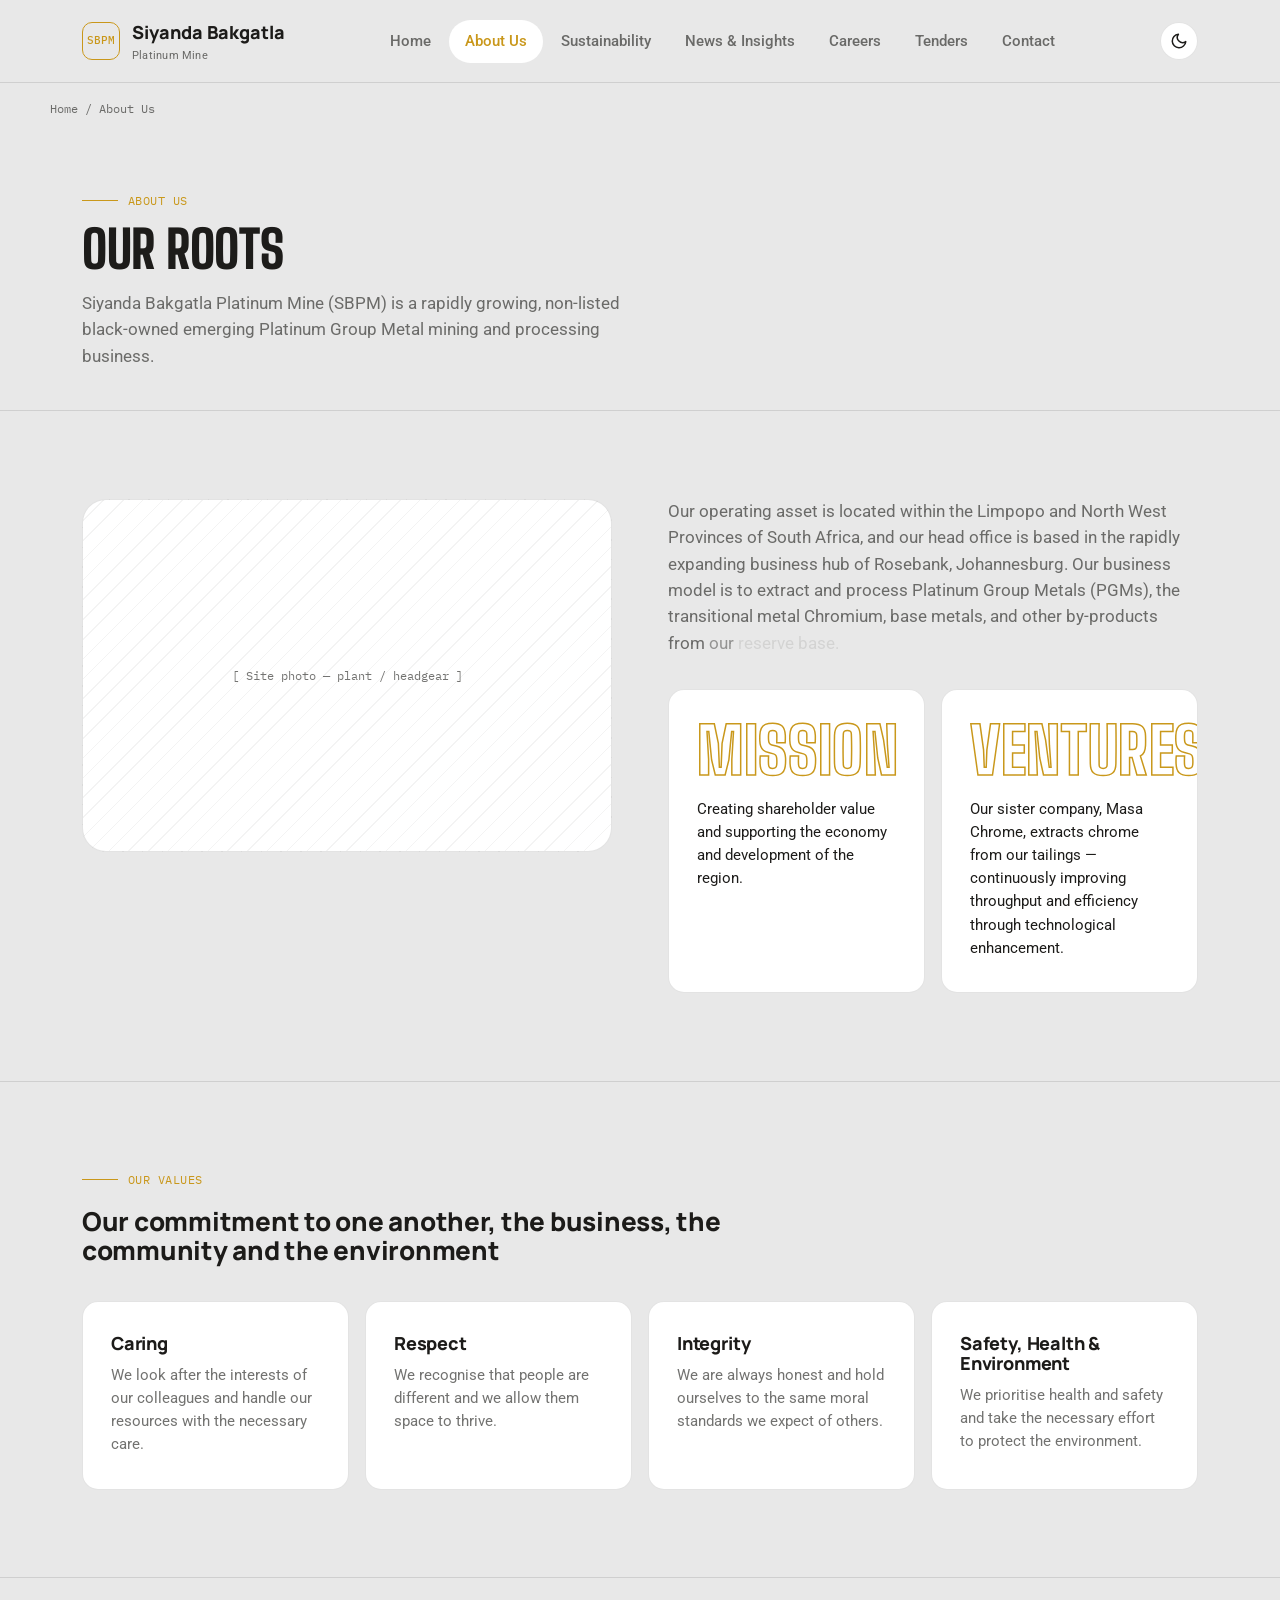
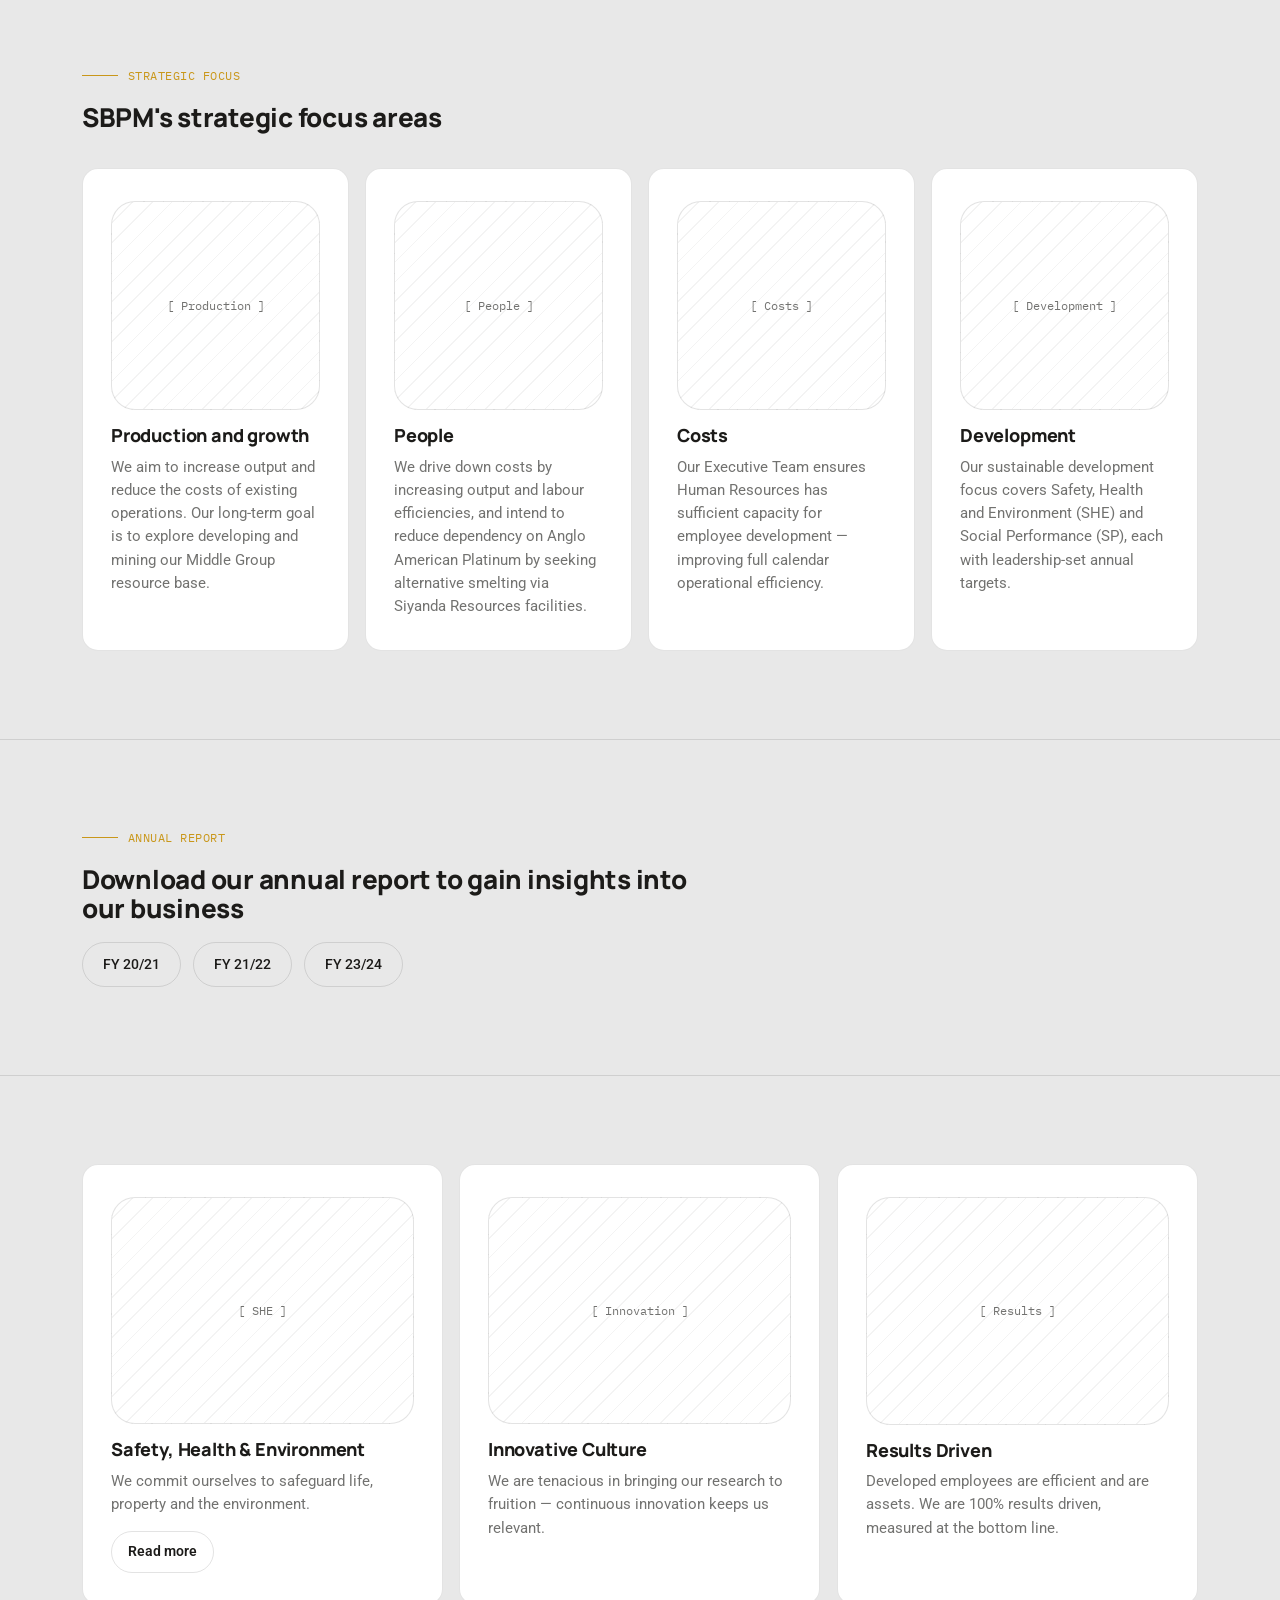
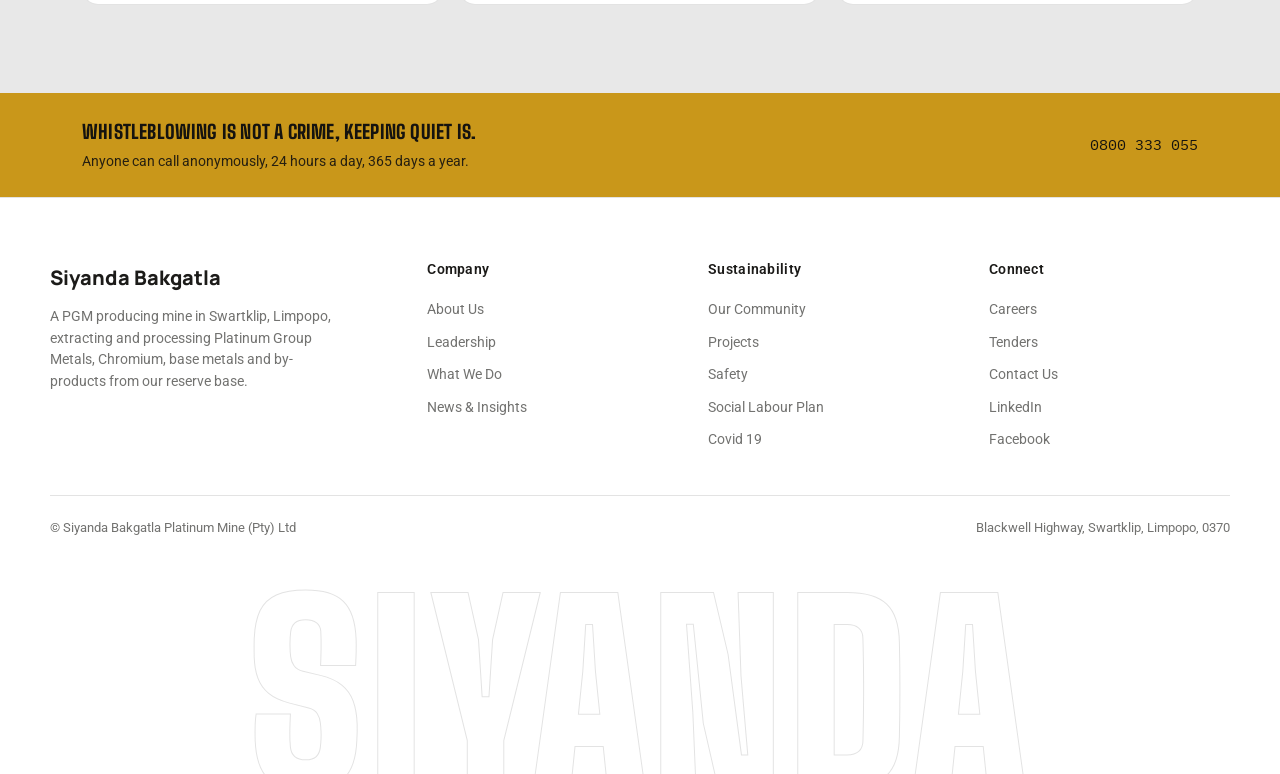
==== commit 4186f3f5: "Add scroll-fill, goo, logo intro and a spring theme toggle Four motion-web-design techniques, vanill" ====
--- a/about-us.html
+++ b/about-us.html
@@ -101,7 +101,7 @@
   <div class="wrap split">
     <div class="ph" style="aspect-ratio:3/2;">[ Site photo — plant / headgear ]</div>
     <div>
-      <p class="lead-text">Our operating asset is located within the Limpopo and North West Provinces of South Africa, and our head office is based in the rapidly expanding business hub of Rosebank, Johannesburg. Our business model is to extract and process Platinum Group Metals (PGMs), the transitional metal Chromium, base metals, and other by-products from our reserve base.</p>
+      <p class="lead-text" data-scroll-fill>Our operating asset is located within the Limpopo and North West Provinces of South Africa, and our head office is based in the rapidly expanding business hub of Rosebank, Johannesburg. Our business model is to extract and process Platinum Group Metals (PGMs), the transitional metal Chromium, base metals, and other by-products from our reserve base.</p>
       <div class="grid-2" style="margin-top:32px;">
         <div class="cell">
           <span class="num">MISSION</span>
@@ -243,5 +243,6 @@
   </div>
 </footer>
 
+<script src="assets/js/site.js"></script>
 </body>
 </html>
--- a/assets/css/main.css
+++ b/assets/css/main.css
@@ -8,12 +8,12 @@
    with a manual toggle persisted to localStorage).
    ============================================================ */
 
-@import url('https://fonts.googleapis.com/css2?family=Manrope:wght@500;600;700;800&family=IBM+Plex+Sans:wght@400;500;600&family=IBM+Plex+Mono:wght@500&display=swap');
+@import url('https://fonts.googleapis.com/css2?family=Big+Shoulders:wght@700;800;900&family=Inter:wght@700;800;900&family=Manrope:wght@500;600;700;800&family=Roboto:wght@400;500;600&family=IBM+Plex+Mono:wght@500&display=swap');
 
 :root{
-  --bg:          #15130F;
-  --bg-soft:     #211D16;
-  --bg-softer:   #2A2419;
+  --bg:          #2A2A2A;
+  --bg-soft:     #343434;
+  --bg-softer:   #3D3D3D;
   --panel:       #FAF9F6;
   --ink:         #EDEAE2;
   --ink-soft:    rgba(237,234,226,0.62);
@@ -21,7 +21,7 @@
   --ink-soft-on-light: #514E47;
   --line:        rgba(237,234,226,0.14);
   --line-on-light:     #C7C0B2;
-  --header-bg:   rgba(21,19,15,0.92);
+  --header-bg:   rgba(42,42,42,0.92);
   --ph-pattern:  rgba(237,234,226,0.05);
   --amber:       #C9971A;
   --amber-deep:  #9C7412;
@@ -29,9 +29,11 @@
   --on-accent:   #15130F;
   --white:       #FFFFFF;
 
-  --display: 'Manrope', -apple-system, sans-serif;
-  --sans:    'IBM Plex Sans', -apple-system, sans-serif;
-  --mono:    'IBM Plex Mono', monospace;
+  --display:       'Manrope', -apple-system, sans-serif;
+  --display-heavy: 'Big Shoulders', 'Manrope', -apple-system, sans-serif;
+  --hero-font:     'Inter', -apple-system, sans-serif;
+  --sans:          'Roboto', -apple-system, sans-serif;
+  --mono:          'IBM Plex Mono', monospace;
 
   --edge: 1px solid var(--line);
   --edge-light: 1px solid var(--line-on-light);
@@ -43,13 +45,13 @@
 }
 
 :root[data-theme="light"]{
-  --bg:          #F4F1E8;
+  --bg:          #E8E8E8;
   --bg-soft:     #FFFFFF;
-  --bg-softer:   #ECE7D8;
+  --bg-softer:   #DCDCDC;
   --ink:         #1C1B19;
   --ink-soft:    rgba(28,27,25,0.62);
   --line:        rgba(28,27,25,0.12);
-  --header-bg:   rgba(244,241,232,0.9);
+  --header-bg:   rgba(232,232,232,0.9);
   --ph-pattern:  rgba(28,27,25,0.05);
 }
 
@@ -63,6 +65,18 @@
   font-size:16px;
   line-height:1.6;
   -webkit-font-smoothing:antialiased;
+  transition:background-color .35s ease, color .35s ease;
+  position:relative;
+}
+
+/* fine grain — ore-yard atmosphere, not a flat fill */
+body::before{
+  content:'';
+  position:fixed; inset:0;
+  z-index:1; pointer-events:none;
+  opacity:0.05;
+  mix-blend-mode:overlay;
+  background-image:url("data:image/svg+xml,%3Csvg xmlns='http://www.w3.org/2000/svg' width='140' height='140'%3E%3Cfilter id='n'%3E%3CfeTurbulence type='fractalNoise' baseFrequency='0.9' numOctaves='2' stitchTiles='stitch'/%3E%3C/filter%3E%3Crect width='100%25' height='100%25' filter='url(%23n)'/%3E%3C/svg%3E");
 }
 img{ max-width:100%; display:block; }
 a{ color:inherit; text-decoration:none; }
@@ -72,6 +86,104 @@
 
 @media (prefers-reduced-motion: reduce){
   *{ animation-duration:0.001ms !important; transition-duration:0.001ms !important; }
+}
+
+/* ---------- motion: theme fade, scroll reveal, hover lift ----------
+   Entrances use ease-out (instant response, settles in); hover/color
+   changes use ease; nothing here exceeds ~450ms. See
+   .claude/skills/frontend-design/web-animation-design.md */
+.reveal{ opacity:0; transform:translateY(18px); transition:opacity .45s ease-out, transform .45s ease-out; }
+.reveal.is-visible{ opacity:1; transform:none; }
+
+/* staggered cascade for grid children once their section has revealed */
+.reveal .grid-4 > *, .reveal .grid-3 > *, .reveal .grid-2 > *, .reveal .elements > *{
+  opacity:0; transform:translateY(14px);
+  transition:opacity .4s ease-out, transform .4s ease-out;
+}
+.reveal.is-visible .grid-4 > *, .reveal.is-visible .grid-3 > *,
+.reveal.is-visible .grid-2 > *, .reveal.is-visible .elements > *{
+  opacity:1; transform:none;
+}
+.reveal.is-visible .grid-4 > *:nth-child(1), .reveal.is-visible .grid-3 > *:nth-child(1),
+.reveal.is-visible .grid-2 > *:nth-child(1), .reveal.is-visible .elements > *:nth-child(1){ transition-delay:0ms; }
+.reveal.is-visible .grid-4 > *:nth-child(2), .reveal.is-visible .grid-3 > *:nth-child(2),
+.reveal.is-visible .grid-2 > *:nth-child(2), .reveal.is-visible .elements > *:nth-child(2){ transition-delay:70ms; }
+.reveal.is-visible .grid-4 > *:nth-child(3), .reveal.is-visible .grid-3 > *:nth-child(3),
+.reveal.is-visible .elements > *:nth-child(3){ transition-delay:140ms; }
+.reveal.is-visible .grid-4 > *:nth-child(4), .reveal.is-visible .elements > *:nth-child(4){ transition-delay:210ms; }
+.reveal.is-visible .elements > *:nth-child(5){ transition-delay:280ms; }
+
+/* text within a revealed section/page-head reads in: eyebrow, then
+   heading, then body copy — each a beat behind the last */
+.reveal .section-mark, .reveal .hero-eyebrow,
+.reveal .kicker, .reveal h1,
+.reveal .lead-text, .reveal .lede{
+  opacity:0; transform:translateY(12px);
+  transition:opacity .45s ease-out, transform .45s ease-out;
+}
+.reveal.is-visible .section-mark, .reveal.is-visible .hero-eyebrow{
+  opacity:1; transform:none; transition-delay:0ms;
+}
+.reveal.is-visible .kicker, .reveal.is-visible h1{
+  opacity:1; transform:none; transition-delay:80ms;
+}
+.reveal.is-visible .lead-text, .reveal.is-visible .lede{
+  opacity:1; transform:none; transition-delay:160ms;
+}
+
+/* headline line-reveal (site.js splits h1 into masked lines): each line
+   rises out of its own mask, expo-out, staggered. Heading copy waits
+   until the lines have mostly landed. */
+.hero.is-visible .lede, .page-head.is-visible .lede{ transition-delay:380ms; }
+
+.reveal h1[data-split], .reveal.is-visible h1[data-split]{
+  opacity:0; transform:none; transition:none;
+}
+.reveal h1[data-split="ready"], .reveal.is-visible h1[data-split="ready"]{ opacity:1; }
+
+.m-word{ display:inline-block; }
+/* flex column: stops the mask's negative margins collapsing through the
+   heading, so split and restored headings are exactly the same height */
+.m-lines{ display:flex; flex-direction:column; }
+.m-line{ display:block; }
+.m-line{ overflow:hidden; padding:.08em 0 .14em; margin:-.08em 0 -.14em; }
+.m-line-inner{
+  display:block; transform:translateY(115%) rotate(4deg); transform-origin:0 100%;
+  transition:transform 1.1s cubic-bezier(0.19, 1, 0.22, 1);
+  transition-delay:calc(var(--i, 0) * 110ms + 100ms);
+}
+.m-play .m-line-inner{ transform:none; }
+.m-sr{
+  position:absolute; width:1px; height:1px; overflow:hidden;
+  clip:rect(0 0 0 0); clip-path:inset(50%); white-space:nowrap;
+}
+
+.site-header,
+.cell, .element, .stat, .person, .band, footer.site-footer, .tipoff,
+.ph, .hero-figure, .dropdown,
+.field input, .field textarea, .field select{
+  transition:background-color .35s ease, color .35s ease, border-color .35s ease, box-shadow .3s ease;
+}
+
+.btn{ transition:background-color .25s ease, color .25s ease, border-color .25s ease, transform .15s ease; will-change:transform; }
+.btn:active{ transform:scale(0.97); }
+
+.cell, .element{ transition:background-color .35s ease, border-color .25s ease, transform .25s ease, box-shadow .25s ease; will-change:transform; }
+
+.person{ transition:transform .25s ease, box-shadow .25s ease; will-change:transform; }
+
+.doc-list a{ transition:background-color .25s ease, border-color .25s ease, color .25s ease, transform .15s ease; }
+
+nav.primary > .nav-item > a, .dropdown a{ transition:background-color .2s ease, color .2s ease; }
+.theme-toggle{ transition:border-color .2s ease, color .2s ease, transform .45s cubic-bezier(0.34, 1.56, 0.64, 1); }
+
+/* Hover-only lift/color effects — gated so a tap on touch devices
+   can't leave an element stuck in its hover state. */
+@media (hover:hover) and (pointer:fine){
+  .btn:hover{ transform:translateY(-2px); }
+  .cell:hover, .element:hover{ transform:translateY(-4px); border-color:var(--amber); }
+  .person:hover{ transform:translateY(-4px); box-shadow:0 1px 0 rgba(0,0,0,0.06), 0 20px 40px rgba(0,0,0,0.22); }
+  .doc-list a:hover{ transform:translateY(-2px); }
 }
 
 /* ---------- layout helpers ---------- */
@@ -108,6 +220,8 @@
   backdrop-filter:blur(8px);
   border-bottom:var(--edge);
 }
+.site-header.is-scrolled{ box-shadow:0 12px 28px rgba(0,0,0,0.28); }
+:root[data-theme="light"] .site-header.is-scrolled{ box-shadow:0 12px 28px rgba(0,0,0,0.08); }
 .header-bar{
   display:flex; align-items:center; justify-content:space-between;
   padding:18px 32px;
@@ -137,14 +251,17 @@
 nav.primary > .nav-item.current > a{ background:var(--bg-soft); color:var(--amber); }
 
 .nav-item .dropdown{
-  display:none;
   position:absolute; top:100%; left:0;
   background:var(--bg-soft); border:var(--edge);
   border-radius:var(--r-md);
   min-width:190px; padding:6px;
   box-shadow:0 16px 40px rgba(0,0,0,0.4);
-}
-.nav-item:hover .dropdown{ display:block; }
+  opacity:0; visibility:hidden; pointer-events:none;
+  transform:scale(0.95) translateY(-4px);
+  transform-origin:top left;
+  transition:opacity .18s ease-out, transform .18s ease-out, visibility .18s;
+}
+.nav-item:hover .dropdown{ opacity:1; visibility:visible; pointer-events:auto; transform:none; }
 .dropdown a{ display:block; padding:10px 14px; font-size:14px; border-radius:var(--r-sm); color:var(--ink-soft); }
 .dropdown a:hover{ background:var(--amber-glow); color:var(--amber); }
 
@@ -152,6 +269,7 @@
 
 .theme-toggle{
   display:inline-flex; align-items:center; justify-content:center;
+  position:relative;
   width:38px; height:38px; flex-shrink:0;
   border-radius:var(--r-pill);
   border:1px solid var(--line);
@@ -159,9 +277,14 @@
   cursor:pointer; padding:0;
 }
 .theme-toggle:hover{ border-color:var(--amber); color:var(--amber); }
-.theme-toggle svg{ display:block; }
-html[data-theme="light"] .theme-toggle .icon-sun{ display:none; }
-html:not([data-theme="light"]) .theme-toggle .icon-moon{ display:none; }
+.theme-toggle svg{
+  position:absolute; top:50%; left:50%;
+  margin:-9px 0 0 -9px;
+  transition:opacity .2s ease-out, transform .55s cubic-bezier(0.34, 1.56, 0.64, 1);
+}
+.theme-toggle:active{ transform:scale(0.9); }
+html[data-theme="light"] .theme-toggle .icon-sun{ opacity:0; transform:rotate(-40deg) scale(0.7); }
+html:not([data-theme="light"]) .theme-toggle .icon-moon{ opacity:0; transform:rotate(40deg) scale(0.7); }
 
 .nav-toggle{ display:none; }
 @media (max-width:960px){
@@ -174,7 +297,8 @@
   nav.primary.open{ display:flex; }
   nav.primary > .nav-item > a{ padding:14px 12px; border-radius:var(--r-sm); }
   .nav-item .dropdown{
-    display:block; position:static; border:none; box-shadow:none; background:none; padding:0 0 0 12px;
+    position:static; border:none; box-shadow:none; background:none; padding:0 0 0 12px;
+    opacity:1; visibility:visible; pointer-events:auto; transform:none; transition:none;
   }
   .nav-item .dropdown a{ padding:10px 12px; }
   .site-header{ position:sticky; }
@@ -182,24 +306,80 @@
   .nav-toggle{ display:block; font-family:var(--mono); font-size:12px; border:1px solid var(--amber); color:var(--amber); border-radius:var(--r-pill); padding:8px 16px; background:none; cursor:pointer; }
 }
 
-/* ---------- hero ---------- */
+/* ---------- hero ----------
+   Photo sits behind everything as one background layer (not a
+   section of its own); a scrim keeps the overlaid text legible
+   regardless of theme, so hero text uses fixed light tones rather
+   than the --ink tokens. */
 .hero{
+  --hero-ink: #F5F3EC;
+  --hero-ink-soft: rgba(245,243,236,0.8);
+  position:relative;
   border-bottom:var(--edge);
-  padding:64px 0 0 0;
-}
-.hero-grid{
-  display:grid; grid-template-columns:1.1fr 0.9fr; gap:48px; align-items:end;
-  max-width:var(--max); margin:0 auto; padding:0 32px 56px;
-}
-@media (max-width:860px){ .hero-grid{ grid-template-columns:1fr; } }
+  min-height:560px;
+  display:flex; align-items:flex-end;
+  overflow:hidden;
+}
+@media (min-width:860px){
+  .hero{ min-height:680px; }
+}
+
+.hero-figure{
+  position:absolute; inset:0; z-index:0;
+  background:var(--bg-soft);
+  background-image:repeating-linear-gradient(135deg, rgba(237,234,226,0.05) 0 1px, transparent 1px 14px);
+  display:flex; align-items:flex-start; justify-content:flex-start;
+  font-family:var(--mono); font-size:12px; color:rgba(237,234,226,0.4);
+  text-align:left; padding:16px 20px; line-height:1.5;
+}
+.hero-scrim{
+  position:absolute; inset:0; z-index:1;
+  background:linear-gradient(to top, rgba(12,12,12,0.92) 0%, rgba(12,12,12,0.62) 38%, rgba(12,12,12,0.15) 72%, transparent 100%);
+  pointer-events:none;
+}
+
+.hero-copy{ position:relative; z-index:2; width:100%; max-width:720px; padding:56px 0 48px; }
+@media (min-width:860px){
+  .hero-copy{ padding:64px 0 64px; }
+}
+/* below the 720px copy width the block fills the screen: it needs its own side
+   gutter, and top clearance so the corner badges never sit on the eyebrow */
+@media (max-width:720px){
+  .hero-copy{ padding-left:20px; padding-right:20px; padding-top:112px; }
+}
 .hero-eyebrow{ font-family:var(--mono); font-size:12.5px; color:var(--amber); margin-bottom:20px; }
-.hero h1{ font-size:clamp(34px,5.4vw,58px); color:var(--ink); }
-.hero .lede{ margin-top:22px; font-size:17px; color:var(--ink-soft); max-width:46ch; }
-.hero-figure{
-  aspect-ratio:4/3; background:var(--bg-soft);
-  border:var(--edge); border-radius:var(--r-lg);
-  display:flex; align-items:center; justify-content:center;
-  font-family:var(--mono); font-size:12px; color:var(--ink-soft); text-align:center; padding:20px;
+.hero h1{
+  font-family:var(--hero-font); font-weight:800; text-transform:uppercase;
+  font-size:clamp(30px,4.6vw,52px); line-height:1; letter-spacing:-0.02em;
+  color:var(--hero-ink);
+}
+.hero .lede{ margin-top:22px; font-size:17px; color:var(--hero-ink-soft); max-width:46ch; }
+.hero .btn.outline{ color:var(--hero-ink); border-color:rgba(245,243,236,0.35); }
+.hero .btn.outline:hover{ background:rgba(245,243,236,0.12); border-color:var(--amber); color:var(--hero-ink); }
+
+.hero-badge{
+  position:absolute; z-index:2; top:24px; right:32px;
+  display:inline-flex; align-items:center; gap:8px;
+  padding:9px 16px; border-radius:var(--r-pill);
+  background:rgba(30,30,30,0.55); backdrop-filter:blur(6px);
+  border:1px solid rgba(237,234,226,0.22);
+  font-size:12.5px; font-weight:500; color:var(--hero-ink);
+}
+.hero-badge .dot{ width:6px; height:6px; border-radius:50%; background:var(--amber); flex-shrink:0; }
+
+.hero-stat-badge{
+  position:absolute; z-index:2; right:32px; bottom:150px;
+  background:var(--amber); color:var(--on-accent);
+  border-radius:var(--r-md); padding:18px 24px;
+  box-shadow:0 16px 36px rgba(0,0,0,0.4);
+}
+.hero-stat-badge .val{ font-family:var(--display-heavy); font-weight:800; font-size:30px; line-height:1; }
+.hero-stat-badge .label{ font-family:var(--mono); font-size:11px; margin-top:4px; }
+@media (max-width:700px){
+  .hero{ min-height:560px; }
+  .hero-badge{ top:16px; right:16px; }
+  .hero-stat-badge{ top:16px; left:16px; right:auto; bottom:auto; padding:14px 18px; }
+  .hero-stat-badge .val{ font-size:24px; }
 }
 
 /* generic placeholder image block */
@@ -248,7 +428,7 @@
   display:flex; flex-direction:column; justify-content:center; align-items:center;
   gap:6px; padding:12px;
 }
-.element .sym{ font-family:var(--display); font-size:32px; font-weight:800; color:var(--amber); }
+.element .sym{ font-family:var(--display-heavy); font-size:38px; font-weight:800; line-height:1; color:var(--amber); }
 .element .el-name{ font-size:12.5px; color:var(--ink-soft); text-align:center; }
 
 /* ---------- people cards ---------- */
@@ -280,7 +460,7 @@
 .stat-strip{ display:grid; grid-template-columns:repeat(4,1fr); gap:1px; background:var(--line); border-top:var(--edge); border-bottom:var(--edge); }
 @media (max-width:700px){ .stat-strip{ grid-template-columns:repeat(2,1fr); } }
 .stat{ padding:28px 24px; background:var(--bg-soft); }
-.stat .val{ font-family:var(--display); font-size:32px; font-weight:800; color:var(--amber); }
+.stat .val{ font-family:var(--display-heavy); font-size:40px; font-weight:800; line-height:1; color:var(--amber); }
 .stat .label{ font-size:13px; color:var(--ink-soft); margin-top:6px; }
 
 /* ---------- project list ---------- */
@@ -332,13 +512,17 @@
   padding:24px 0;
 }
 .tipoff .wrap{ display:flex; justify-content:space-between; align-items:center; flex-wrap:wrap; gap:16px; }
-.tipoff strong{ font-family:var(--display); font-weight:800; font-size:17px; }
+.tipoff strong{ font-family:var(--display-heavy); font-weight:800; text-transform:uppercase; letter-spacing:0.01em; font-size:19px; }
 .tipoff .tip-num{ font-family:var(--mono); font-size:15px; }
 
 /* ---------- page header (inner pages) ---------- */
 .page-head{ padding:56px 0 40px; border-bottom:var(--edge); }
 .page-head .section-mark{ margin-bottom:14px; }
-.page-head h1{ font-size:clamp(30px,4.4vw,44px); color:var(--ink); }
+.page-head h1{
+  font-family:var(--display-heavy); font-weight:800; text-transform:uppercase;
+  font-size:clamp(32px,5vw,52px); line-height:0.98; letter-spacing:-0.005em;
+  color:var(--ink);
+}
 .page-head .lede{ margin-top:16px; color:var(--ink-soft); font-size:16.5px; max-width:58ch; }
 
 /* ---------- breadcrumb ---------- */
@@ -362,3 +546,179 @@
 table.contact-table{ width:100%; border-collapse:collapse; }
 table.contact-table td{ padding:14px 0; border-bottom:var(--edge); vertical-align:top; font-size:14.5px; color:var(--ink); }
 table.contact-table td:first-child{ color:var(--ink-soft); width:42%; }
+
+/* ============================================================
+   DESIGN PASS — signature details
+   Additive layer on the ore-yard system above. Ideas borrowed
+   from the mine itself: reef strata, ore-grade numerals, a
+   survey-peg mark. Motion is entrance-only, ease-out, and is
+   switched off by the reduced-motion rule at the top.
+   ============================================================ */
+
+/* amber selection + keyboard focus, everywhere */
+::selection{ background:var(--amber); color:var(--on-accent); }
+a:focus-visible, button:focus-visible, summary:focus-visible,
+.field input:focus-visible, .field textarea:focus-visible, .field select:focus-visible{
+  outline:2px solid var(--amber); outline-offset:3px; border-radius:var(--r-sm);
+}
+
+/* section mark: the dash grows like a survey line being pulled out */
+.section-mark::before{ width:22px; transition:width .6s ease-out .15s; }
+.reveal:not(.is-visible) .section-mark::before{ width:0; }
+.reveal.is-visible .section-mark::before{ width:36px; }
+
+/* value cards: oversized outlined numerals that fill with ore on hover */
+.cell{ position:relative; overflow:hidden; }
+.cell .num{
+  font-family:var(--display-heavy); font-weight:800;
+  font-size:64px; line-height:0.9; letter-spacing:0.01em;
+  color:transparent; -webkit-text-stroke:1.5px var(--amber);
+  margin-bottom:18px;
+  transition:color .3s ease-out;
+}
+.cell::after{
+  content:''; position:absolute; left:0; bottom:0; height:3px; width:100%;
+  background:var(--amber); transform:scaleX(0); transform-origin:left;
+  transition:transform .35s ease-out;
+}
+@media (hover:hover) and (pointer:fine){
+  .cell:hover .num{ color:var(--amber); }
+  .cell:hover::after{ transform:scaleX(1); }
+}
+
+/* stat strip: a gold peg-mark above each figure, drawn in on reveal */
+.stat{ position:relative; }
+.stat::before{
+  content:''; position:absolute; top:0; left:24px; height:3px; width:28px;
+  background:var(--amber); transform-origin:left;
+  transition:transform .5s ease-out .2s;
+}
+.reveal:not(.is-visible) .stat::before{ transform:scaleX(0); }
+.stat .val{ font-variant-numeric:tabular-nums; font-size:clamp(36px,4.4vw,52px); }
+
+/* CTA band: reef strata — thin angled seams at uneven spacing */
+.band{ position:relative; overflow:hidden; isolation:isolate; }
+.band::before{
+  content:''; position:absolute; inset:-20% -10%; z-index:-1; pointer-events:none;
+  background:
+    repeating-linear-gradient(-14deg,
+      transparent 0 46px, rgba(201,151,26,0.10) 46px 47px,
+      transparent 47px 118px, rgba(201,151,26,0.06) 118px 119px,
+      transparent 119px 171px, rgba(201,151,26,0.12) 171px 172px);
+  -webkit-mask-image:linear-gradient(100deg, transparent 5%, #000 55%);
+          mask-image:linear-gradient(100deg, transparent 5%, #000 55%);
+}
+
+/* footer: the mine's name, large and outlined, as the last thing you see */
+footer.site-footer{ position:relative; overflow:hidden; }
+footer.site-footer::after{
+  content:'SIYANDA' / '';
+  display:block; text-align:center; pointer-events:none; user-select:none;
+  font-family:var(--display-heavy); font-weight:900;
+  font-size:clamp(88px,19vw,260px); line-height:0.78;
+  letter-spacing:0.02em; color:transparent;
+  -webkit-text-stroke:1px var(--line);
+  margin-top:24px; transform:translateY(8%);
+}
+
+/* hero photo: slow push-in so a still image feels alive (transform only) */
+@keyframes hero-push{ from{ transform:scale(1); } to{ transform:scale(1.07); } }
+.hero{ overflow:hidden; }
+.hero-figure{ animation:hero-push 28s ease-out forwards; transform-origin:60% 40%; }
+
+
+/* ============================================================
+   MOTION PASS 2 — scroll-fill, goo, logo intro
+   (motion-web-design techniques, vanilla). Everything here is
+   created or started by site.js and is skipped entirely under
+   prefers-reduced-motion.
+   ============================================================ */
+
+/* scroll-fill: words light up as the paragraph scrolls through view */
+.m-fw{ opacity:0.16; }
+
+/* goo: drifting gold blobs fused by an SVG threshold filter, behind a band */
+.goo{
+  position:absolute; inset:0; z-index:-1; overflow:hidden; pointer-events:none;
+  filter:url(#m-goo); opacity:0.2;
+}
+.goo i{
+  position:absolute; border-radius:50%; background:var(--amber);
+  width:var(--s); height:var(--s); left:var(--x); top:var(--y);
+  animation:goo-drift var(--d) cubic-bezier(0.37, 0, 0.63, 1) var(--o) infinite alternate;
+}
+.goo i.goo-follow{ animation:none; transform:translate(-50%, -50%); will-change:transform; }
+.goo:not(.is-live) i{ animation-play-state:paused; }
+@keyframes goo-drift{
+  from{ transform:translate(0, 0) scale(1); }
+  to{ transform:translate(var(--dx), var(--dy)) scale(1.18); }
+}
+.m-svg-defs{ position:absolute; width:0; height:0; overflow:hidden; }
+
+/* logo intro: once per session, homepage only. Pure CSS timeline; site.js
+   only ends it early (click / Esc) or lifts it at the end. The overlay is
+   always charcoal so the RGB split reads regardless of theme, and a CSS
+   failsafe hides it even if the script never runs. */
+.intro{ display:none; }
+html.intro-on .intro{
+  display:grid; place-items:center; position:fixed; inset:0; z-index:300;
+  background:#2A2A2A; color:#EDEAE2; cursor:pointer;
+  animation:intro-failsafe .4s linear 4.4s forwards;
+}
+html.intro-on .intro.is-exiting{
+  animation:none; transform:translateY(-100%);
+  transition:transform .75s cubic-bezier(0.19, 1, 0.22, 1);
+}
+@keyframes intro-failsafe{ to{ opacity:0; visibility:hidden; pointer-events:none; } }
+
+.intro-stage{ position:relative; display:grid; justify-items:center; gap:18px; }
+.intro-ring{
+  position:absolute; left:50%; top:50%; width:150px; height:150px; margin:-75px 0 0 -75px;
+  opacity:0; animation:intro-ring .85s both;
+}
+.intro-ring circle{ fill:none; stroke:#C9971A; stroke-width:2; }
+@keyframes intro-ring{
+  0%  { transform:scale(.2); opacity:0; animation-timing-function:cubic-bezier(0.19, 1, 0.22, 1); }
+  45% { transform:scale(1);  opacity:1; animation-timing-function:cubic-bezier(0.95, 0.05, 0.795, 0.035); }
+  100%{ transform:scale(0);  opacity:0; }
+}
+
+.intro-word{
+  position:relative; display:flex; font-family:var(--display-heavy); font-weight:900;
+  font-size:clamp(56px, 13vw, 132px); line-height:1; letter-spacing:.04em; text-transform:uppercase;
+}
+.intro-c{ display:block; overflow:hidden; padding:.06em 0 .12em; margin:-.06em 0 -.12em; }
+.intro-c i{
+  display:block; font-style:normal; transform:translateY(115%);
+  animation:intro-rise .75s cubic-bezier(0.19, 1, 0.22, 1) calc(.45s + var(--n) * 40ms) forwards;
+}
+@keyframes intro-rise{ to{ transform:none; } }
+
+/* RGB split: red and cyan copies jitter with decaying amplitude, then settle */
+.intro-word::before, .intro-word::after{
+  content:attr(data-text); position:absolute; inset:0; display:flex;
+  letter-spacing:inherit; mix-blend-mode:screen; opacity:0; pointer-events:none;
+  animation:intro-glitch .55s steps(1, end) 1s forwards;
+}
+.intro-word::before{ color:#ff2d55; }
+.intro-word::after{ color:#00e5ff; animation-name:intro-glitch-b; }
+@keyframes intro-glitch{
+  0%{ opacity:.9; transform:translate(7px,-2px); } 15%{ transform:translate(-6px,3px); }
+  30%{ transform:translate(4px,0); } 45%{ transform:translate(-3px,-1px); }
+  60%{ transform:translate(2px,1px); } 80%{ transform:translate(-1px,0); }
+  100%{ opacity:0; transform:none; }
+}
+@keyframes intro-glitch-b{
+  0%{ opacity:.9; transform:translate(-7px,2px); } 15%{ transform:translate(6px,-3px); }
+  30%{ transform:translate(-4px,0); } 45%{ transform:translate(3px,1px); }
+  60%{ transform:translate(-2px,-1px); } 80%{ transform:translate(1px,0); }
+  100%{ opacity:0; transform:none; }
+}
+
+.intro-sub{ overflow:hidden; padding:.2em 0; margin:-.2em 0; }
+.intro-sub span{
+  display:block; font-family:var(--mono); font-size:clamp(11px, 1.6vw, 14px);
+  letter-spacing:.32em; text-transform:uppercase; color:#C9971A;
+  transform:translateY(130%);
+  animation:intro-rise .7s cubic-bezier(0.19, 1, 0.22, 1) 1.1s forwards;
+}
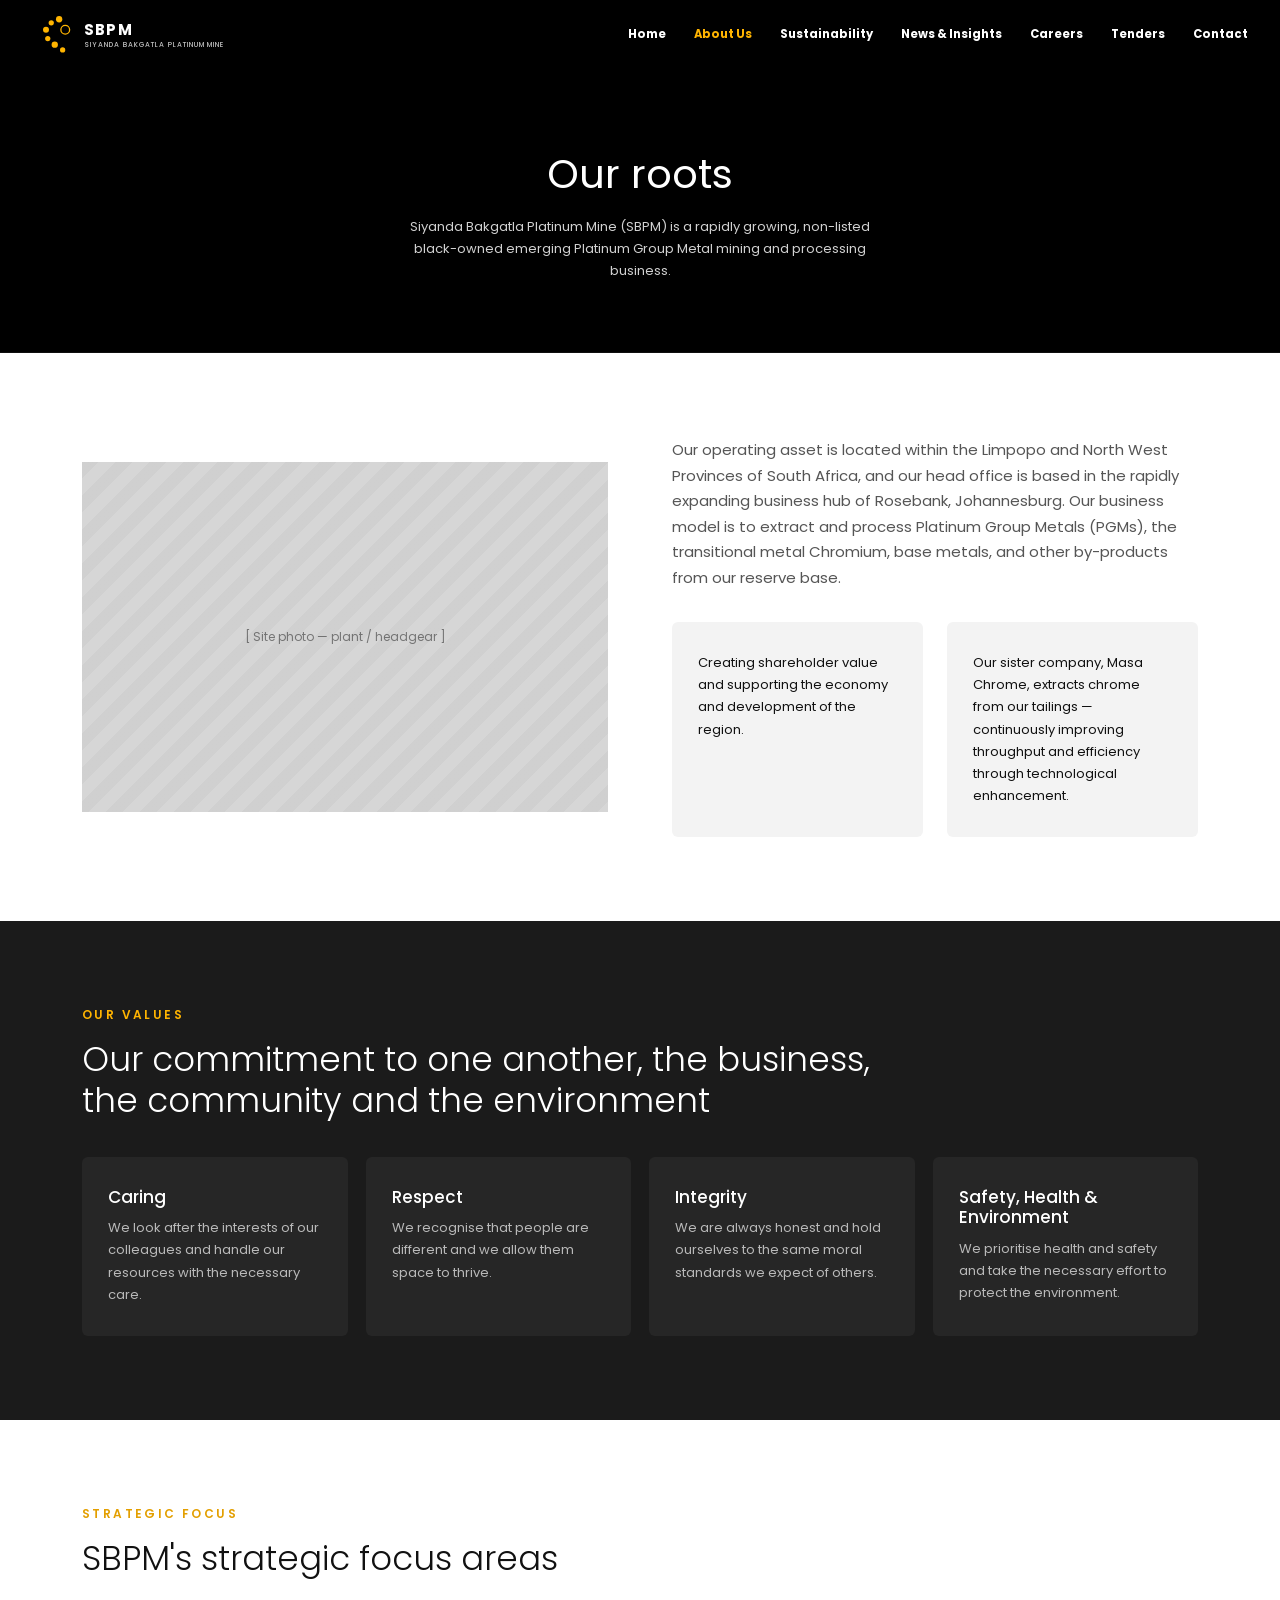
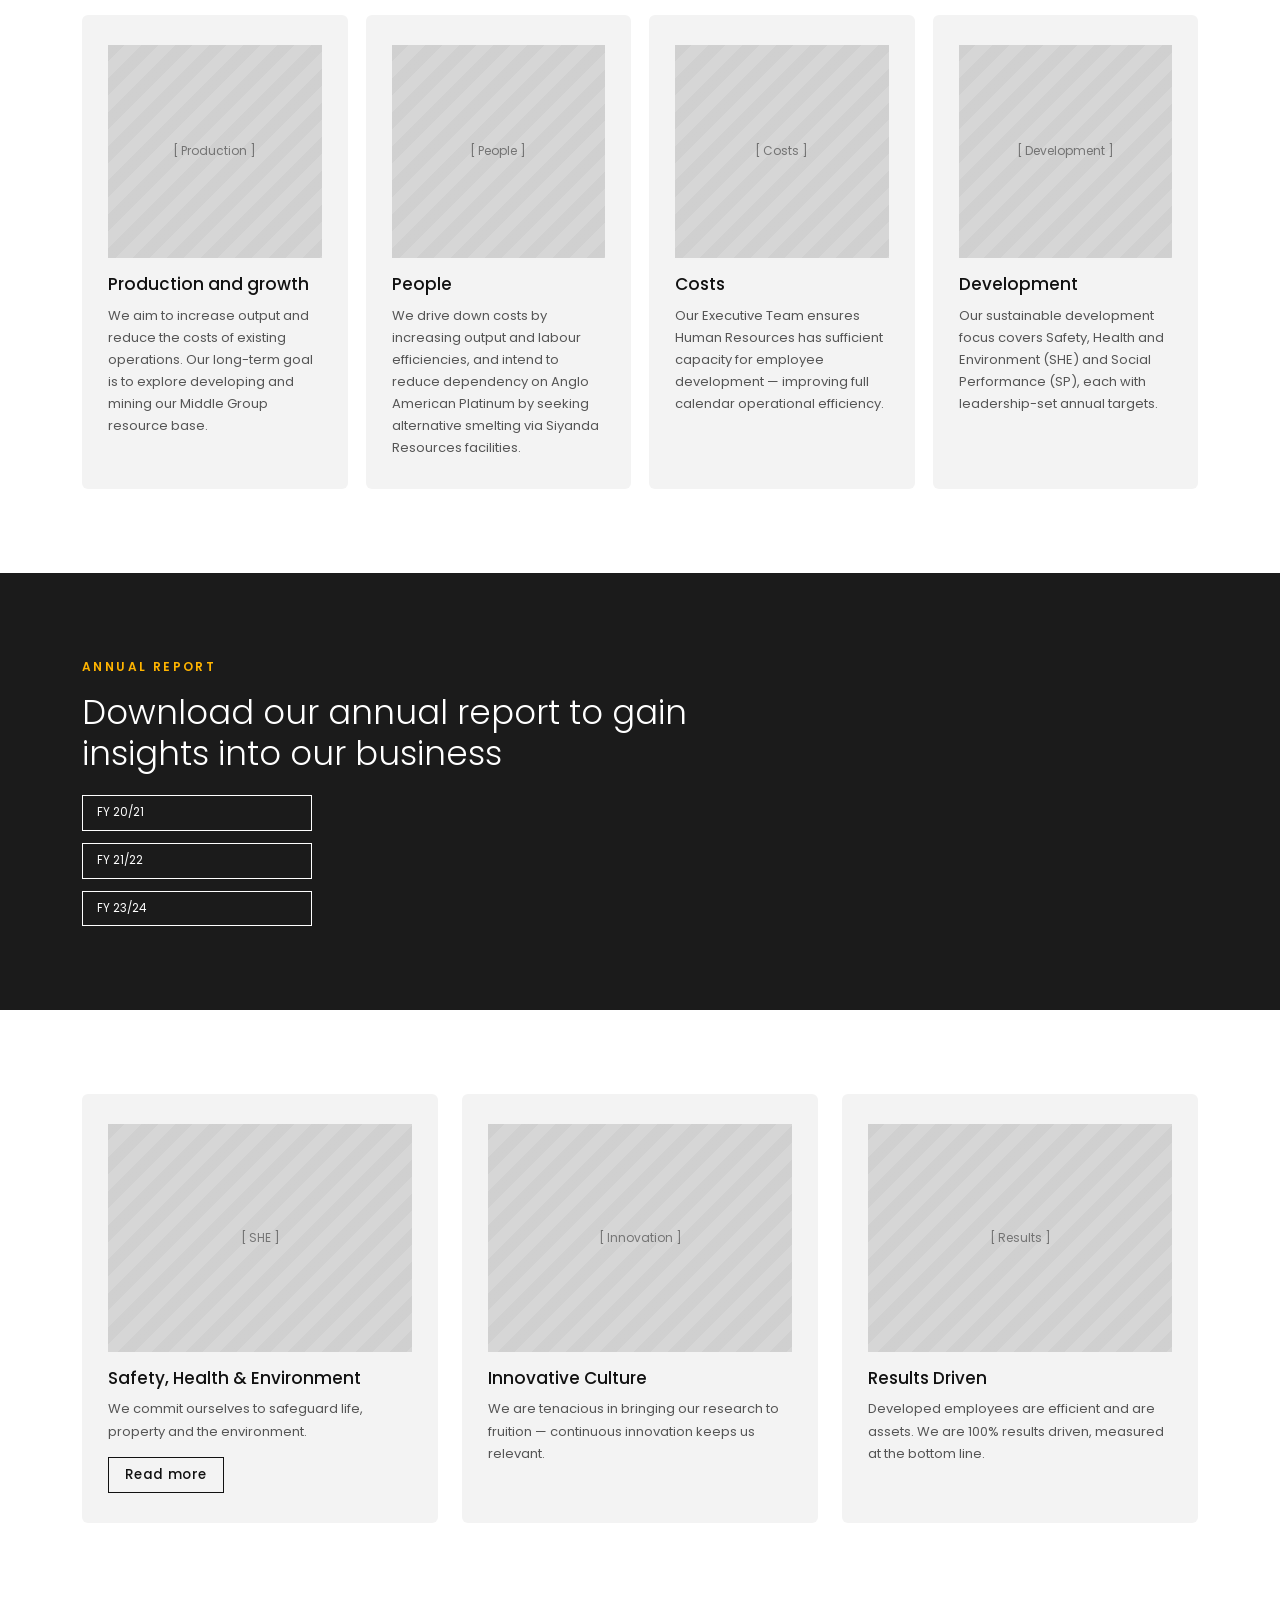
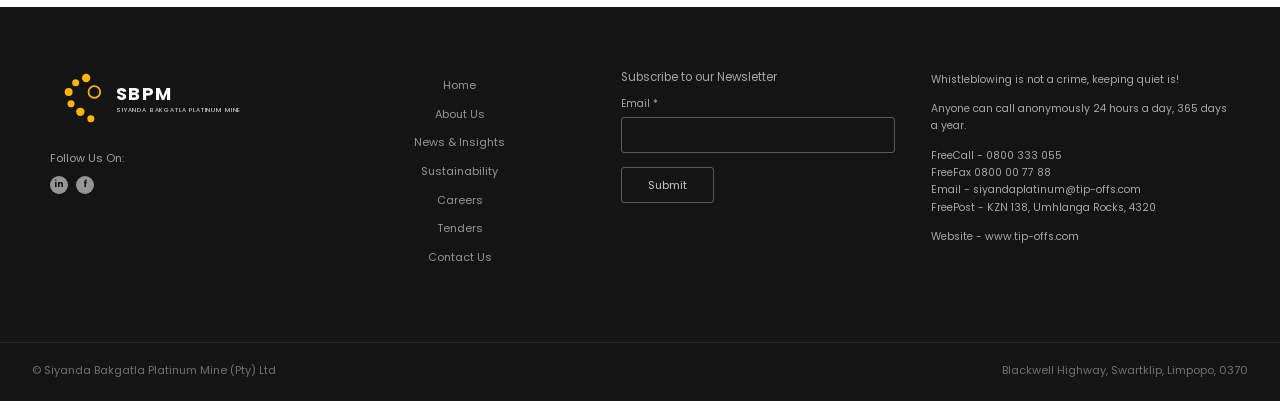
==== commit fbc596a2: "Restyle the site to follow siyandaplatinum.com Black and near-black ground with white content sectio" ====
--- a/about-us.html
+++ b/about-us.html
@@ -4,26 +4,17 @@
 <meta charset="UTF-8">
 <meta name="viewport" content="width=device-width, initial-scale=1">
 <title>About Us | Siyanda Bakgatla Platinum Mine</title>
-<script>
-(function(){
-  try{
-    var stored = localStorage.getItem('sbpm-theme');
-    var theme = stored || (window.matchMedia && window.matchMedia('(prefers-color-scheme: light)').matches ? 'light' : 'dark');
-    document.documentElement.setAttribute('data-theme', theme);
-  }catch(e){}
-})();
-</script>
 <link rel="stylesheet" href="assets/css/main.css">
 </head>
 <body>
 
 <header class="site-header">
   <div class="header-bar">
-    <a href="index.html" class="brand">
-      <span class="brand-mark">SBPM</span>
-      <span>Siyanda Bakgatla<small>Platinum Mine</small></span>
+    <a href="index.html" class="brand" aria-label="Siyanda Bakgatla Platinum Mine, home">
+      <svg viewBox="0 0 48 48" aria-hidden="true"><g fill="#FFB400"><circle cx="31" cy="6" r="3.6"/><circle cx="22" cy="10" r="3"/><circle cx="16" cy="18" r="3.4"/><circle cx="18" cy="28" r="3"/><circle cx="26" cy="35" r="3.6"/><circle cx="35" cy="41" r="3"/></g><circle cx="38" cy="18" r="5" fill="none" stroke="#FFB400" stroke-width="1.5"/></svg>
+      <span class="brand-word">SBPM<small>Siyanda Bakgatla Platinum Mine</small></span>
     </a>
-    <nav class="primary">
+    <nav class="primary" id="primaryNav">
       <div class="nav-item"><a href="index.html">Home</a></div>
       <div class="nav-item current">
         <a href="about-us.html">About Us</a>
@@ -48,44 +39,10 @@
       <div class="nav-item"><a href="contact.html">Contact</a></div>
     </nav>
     <div class="header-actions">
-      <button class="theme-toggle" id="themeToggle" type="button" aria-label="Switch to light theme">
-        <svg class="icon-sun" width="18" height="18" viewBox="0 0 24 24" fill="none" stroke="currentColor" stroke-width="2" stroke-linecap="round" stroke-linejoin="round"><circle cx="12" cy="12" r="4"/><path d="M12 2v2M12 20v2M4.93 4.93l1.41 1.41M17.66 17.66l1.41 1.41M2 12h2M20 12h2M6.34 17.66l-1.41 1.41M19.07 4.93l-1.41 1.41"/></svg>
-        <svg class="icon-moon" width="18" height="18" viewBox="0 0 24 24" fill="none" stroke="currentColor" stroke-width="2" stroke-linecap="round" stroke-linejoin="round"><path d="M21 12.79A9 9 0 1111.21 3 7 7 0 0021 12.79z"/></svg>
-      </button>
       <button class="nav-toggle" id="navToggle" aria-expanded="false" aria-controls="primaryNav">MENU</button>
     </div>
   </div>
 </header>
-<script>
-  document.getElementById('navToggle').addEventListener('click', function(){
-    var nav = document.querySelector('nav.primary');
-    var open = nav.classList.toggle('open');
-    this.setAttribute('aria-expanded', open);
-    this.textContent = open ? 'CLOSE' : 'MENU';
-  });
-  (function(){
-    var btn = document.getElementById('themeToggle');
-    var mq = window.matchMedia('(prefers-color-scheme: light)');
-    function apply(theme){
-      document.documentElement.setAttribute('data-theme', theme);
-      btn.setAttribute('aria-label', theme === 'light' ? 'Switch to dark theme' : 'Switch to light theme');
-    }
-    apply(document.documentElement.getAttribute('data-theme') || 'dark');
-    btn.addEventListener('click', function(){
-      var current = document.documentElement.getAttribute('data-theme');
-      var next = current === 'light' ? 'dark' : 'light';
-      try{ localStorage.setItem('sbpm-theme', next); }catch(e){}
-      apply(next);
-    });
-    mq.addEventListener('change', function(e){
-      try{
-        if(!localStorage.getItem('sbpm-theme')){
-          apply(e.matches ? 'light' : 'dark');
-        }
-      }catch(err){}
-    });
-  })();
-</script>
 
 <div class="wrap crumb"><a href="index.html">Home</a> / About Us</div>
 
@@ -116,7 +73,7 @@
   </div>
 </section>
 
-<section>
+<section class="dark">
   <div class="wrap">
     <div class="section-mark">OUR VALUES</div>
     <h2 class="kicker" style="max-width:40ch;">Our commitment to one another, the business, the community and the environment</h2>
@@ -162,7 +119,7 @@
   </div>
 </section>
 
-<section>
+<section class="dark">
   <div class="wrap">
     <div class="section-mark">ANNUAL REPORT</div>
     <h2 class="kicker" style="max-width:34ch;">Download our annual report to gain insights into our business</h2>
@@ -197,47 +154,43 @@
   </div>
 </section>
 
-<div class="tipoff">
-  <div class="wrap">
-    <div>
-      <strong>Whistleblowing is not a crime, keeping quiet is.</strong>
-      <div style="font-size:13.5px; margin-top:4px; opacity:0.9;">Anyone can call anonymously, 24 hours a day, 365 days a year.</div>
-    </div>
-    <div class="tip-num">0800 333 055</div>
-  </div>
-</div>
-
 <footer class="site-footer">
   <div class="wrap footer-grid">
     <div>
-      <div class="footer-brand">Siyanda Bakgatla</div>
-      <p class="footer-note">A PGM producing mine in Swartklip, Limpopo, extracting and processing Platinum Group Metals, Chromium, base metals and by-products from our reserve base.</p>
-    </div>
-    <div>
-      <h4>Company</h4>
+      <a href="index.html" class="brand footer-logo" aria-label="Siyanda Bakgatla Platinum Mine, home">
+        <svg viewBox="0 0 48 48" aria-hidden="true"><g fill="#FFB400"><circle cx="31" cy="6" r="3.6"/><circle cx="22" cy="10" r="3"/><circle cx="16" cy="18" r="3.4"/><circle cx="18" cy="28" r="3"/><circle cx="26" cy="35" r="3.6"/><circle cx="35" cy="41" r="3"/></g><circle cx="38" cy="18" r="5" fill="none" stroke="#FFB400" stroke-width="1.5"/></svg>
+        <span class="brand-word">SBPM<small>Siyanda Bakgatla Platinum Mine</small></span>
+      </a>
+      <div class="footer-follow">Follow Us On:
+        <div class="soc">
+          <a href="https://www.linkedin.com/search/results/all/?keywords=siyanda%20bakgatla%20platinum%20mine" aria-label="LinkedIn">in</a>
+          <a href="https://www.facebook.com/profile.php?id=100069433014928" aria-label="Facebook">f</a>
+        </div>
+      </div>
+    </div>
+    <nav class="footer-links" aria-label="Footer">
+      <a href="index.html">Home</a>
       <a href="about-us.html">About Us</a>
-      <a href="leadership.html">Leadership</a>
-      <a href="what-we-do.html">What We Do</a>
       <a href="news.html">News &amp; Insights</a>
-    </div>
-    <div>
-      <h4>Sustainability</h4>
-      <a href="our-community.html">Our Community</a>
-      <a href="projects.html">Projects</a>
-      <a href="safety.html">Safety</a>
-      <a href="social-labour-plan.html">Social Labour Plan</a>
-      <a href="covid-19.html">Covid 19</a>
-    </div>
-    <div>
-      <h4>Connect</h4>
+      <a href="sustainability.html">Sustainability</a>
       <a href="careers.html">Careers</a>
       <a href="tenders.html">Tenders</a>
       <a href="contact.html">Contact Us</a>
-      <a href="https://www.linkedin.com/search/results/all/?keywords=siyanda%20bakgatla%20platinum%20mine">LinkedIn</a>
-      <a href="https://www.facebook.com/profile.php?id=100069433014928">Facebook</a>
-    </div>
-  </div>
-  <div class="wrap footer-bottom">
+    </nav>
+    <form class="footer-news" onsubmit="return false">
+      <h4>Subscribe to our Newsletter</h4>
+      <label for="fnEmail">Email *</label>
+      <input id="fnEmail" type="email" aria-label="Email address">
+      <button type="submit">Submit</button>
+    </form>
+    <div class="footer-tip">
+      <p>Whistleblowing is not a crime, keeping quiet is!</p>
+      <p>Anyone can call anonymously 24 hours a day, 365 days a year.</p>
+      <p>FreeCall - 0800 333 055<br>FreeFax 0800 00 77 88<br>Email - siyandaplatinum@tip-offs.com<br>FreePost - KZN 138, Umhlanga Rocks, 4320</p>
+      <p>Website - <a href="https://www.tip-offs.com">www.tip-offs.com</a></p>
+    </div>
+  </div>
+  <div class="footer-bottom">
     <span>© Siyanda Bakgatla Platinum Mine (Pty) Ltd</span>
     <span>Blackwell Highway, Swartklip, Limpopo, 0370</span>
   </div>
--- a/assets/css/main.css
+++ b/assets/css/main.css
@@ -1,724 +1,392 @@
 /* ============================================================
-   SIYANDA BAKGATLA PLATINUM MINE — design system
-   Concept: ore-yard industrial. Charcoal ground (dark, default)
-   or ivory ground (light), deep gold ore accent, rounded pill
-   controls, light card islands for imagery/forms/exec bios.
-   Theme is switched via [data-theme] on <html>, set by an early
-   inline script per page (browser prefers-color-scheme aware,
-   with a manual toggle persisted to localStorage).
+   SIYANDA BAKGATLA PLATINUM MINE — site styles
+   Modelled on siyandaplatinum.com: a black / near-black ground with
+   white content sections, a single yellow accent, Poppins throughout,
+   a full-bleed hero and square-cornered buttons (yellow on dark,
+   black on white). Sections alternate light and dark; components pick
+   up their colours from the section they sit in via --fg / --muted /
+   --card / --rule / --btn-*.
    ============================================================ */
 
-@import url('https://fonts.googleapis.com/css2?family=Big+Shoulders:wght@700;800;900&family=Inter:wght@700;800;900&family=Manrope:wght@500;600;700;800&family=Roboto:wght@400;500;600&family=IBM+Plex+Mono:wght@500&display=swap');
+@import url('https://fonts.googleapis.com/css2?family=Poppins:wght@300;400;500;600;700&display=swap');
 
 :root{
-  --bg:          #2A2A2A;
-  --bg-soft:     #343434;
-  --bg-softer:   #3D3D3D;
-  --panel:       #FAF9F6;
-  --ink:         #EDEAE2;
-  --ink-soft:    rgba(237,234,226,0.62);
-  --ink-on-light:      #1C1B19;
-  --ink-soft-on-light: #514E47;
-  --line:        rgba(237,234,226,0.14);
-  --line-on-light:     #C7C0B2;
-  --header-bg:   rgba(42,42,42,0.92);
-  --ph-pattern:  rgba(237,234,226,0.05);
-  --amber:       #C9971A;
-  --amber-deep:  #9C7412;
-  --amber-glow:  rgba(201,151,26,0.16);
-  --on-accent:   #15130F;
+  --gold:        #FFB400;
+  --gold-deep:   #E39F00;
+  --black:       #000000;
+  --dark:        #1B1B1B;
+  --dark-card:   #262626;
+  --footer-bg:   #141414;
   --white:       #FFFFFF;
-
-  --display:       'Manrope', -apple-system, sans-serif;
-  --display-heavy: 'Big Shoulders', 'Manrope', -apple-system, sans-serif;
-  --hero-font:     'Inter', -apple-system, sans-serif;
-  --sans:          'Roboto', -apple-system, sans-serif;
-  --mono:          'IBM Plex Mono', monospace;
-
-  --edge: 1px solid var(--line);
-  --edge-light: 1px solid var(--line-on-light);
-  --max: 1180px;
-  --r-lg: 24px;
-  --r-md: 16px;
-  --r-sm: 10px;
-  --r-pill: 999px;
-}
-
-:root[data-theme="light"]{
-  --bg:          #E8E8E8;
-  --bg-soft:     #FFFFFF;
-  --bg-softer:   #DCDCDC;
-  --ink:         #1C1B19;
-  --ink-soft:    rgba(28,27,25,0.62);
-  --line:        rgba(28,27,25,0.12);
-  --header-bg:   rgba(232,232,232,0.9);
-  --ph-pattern:  rgba(28,27,25,0.05);
+  --light-card:  #F3F3F3;
+
+  /* defaults = a light section */
+  --fg:          #111111;
+  --muted:       #555555;
+  --card:        var(--light-card);
+  --rule:        rgba(0,0,0,0.14);
+  --btn-bg:      #111111;
+  --btn-fg:      #FFFFFF;
+  --btn-hover:   var(--gold);
+  --btn-hover-fg:#111111;
+  --ph-bg:       #D6D6D6;
+  --ph-fg:       rgba(0,0,0,0.45);
+
+  /* legacy names still used by inline styles in some pages */
+  --ink:         var(--fg);
+  --ink-soft:    var(--muted);
+  --line:        var(--rule);
+  --edge:        1px solid var(--rule);
+  --amber:       var(--gold);
+  --panel:       var(--white);
+  --serif:       'Poppins', sans-serif;
+
+  --sans:        'Poppins', -apple-system, 'Segoe UI', sans-serif;
+  --max:         1180px;
+  --r:           6px;
+}
+
+.dark{
+  --fg:          #FFFFFF;
+  --muted:       rgba(255,255,255,0.68);
+  --card:        var(--dark-card);
+  --rule:        rgba(255,255,255,0.14);
+  --btn-bg:      var(--gold);
+  --btn-fg:      #111111;
+  --btn-hover:   #FFFFFF;
+  --btn-hover-fg:#111111;
+  --ph-bg:       #2E2E2E;
+  --ph-fg:       rgba(255,255,255,0.4);
 }
 
 *{ box-sizing:border-box; }
 html{ scroll-behavior:smooth; }
 body{
   margin:0;
-  background:var(--bg);
-  color:var(--ink);
   font-family:var(--sans);
-  font-size:16px;
-  line-height:1.6;
+  font-size:15px;
+  line-height:1.7;
+  color:#111;
+  background:var(--black);
   -webkit-font-smoothing:antialiased;
-  transition:background-color .35s ease, color .35s ease;
-  position:relative;
-}
-
-/* fine grain — ore-yard atmosphere, not a flat fill */
-body::before{
-  content:'';
-  position:fixed; inset:0;
-  z-index:1; pointer-events:none;
-  opacity:0.05;
-  mix-blend-mode:overlay;
-  background-image:url("data:image/svg+xml,%3Csvg xmlns='http://www.w3.org/2000/svg' width='140' height='140'%3E%3Cfilter id='n'%3E%3CfeTurbulence type='fractalNoise' baseFrequency='0.9' numOctaves='2' stitchTiles='stitch'/%3E%3C/filter%3E%3Crect width='100%25' height='100%25' filter='url(%23n)'/%3E%3C/svg%3E");
 }
 img{ max-width:100%; display:block; }
 a{ color:inherit; text-decoration:none; }
-h1,h2,h3,h4{ font-family:var(--display); font-weight:800; margin:0; line-height:1.1; letter-spacing:-0.01em; }
-p{ margin:0; }
-ul{ margin:0; padding:0; list-style:none; }
-
-@media (prefers-reduced-motion: reduce){
-  *{ animation-duration:0.001ms !important; transition-duration:0.001ms !important; }
-}
-
-/* ---------- motion: theme fade, scroll reveal, hover lift ----------
-   Entrances use ease-out (instant response, settles in); hover/color
-   changes use ease; nothing here exceeds ~450ms. See
-   .claude/skills/frontend-design/web-animation-design.md */
-.reveal{ opacity:0; transform:translateY(18px); transition:opacity .45s ease-out, transform .45s ease-out; }
-.reveal.is-visible{ opacity:1; transform:none; }
-
-/* staggered cascade for grid children once their section has revealed */
-.reveal .grid-4 > *, .reveal .grid-3 > *, .reveal .grid-2 > *, .reveal .elements > *{
-  opacity:0; transform:translateY(14px);
-  transition:opacity .4s ease-out, transform .4s ease-out;
-}
-.reveal.is-visible .grid-4 > *, .reveal.is-visible .grid-3 > *,
-.reveal.is-visible .grid-2 > *, .reveal.is-visible .elements > *{
-  opacity:1; transform:none;
-}
-.reveal.is-visible .grid-4 > *:nth-child(1), .reveal.is-visible .grid-3 > *:nth-child(1),
-.reveal.is-visible .grid-2 > *:nth-child(1), .reveal.is-visible .elements > *:nth-child(1){ transition-delay:0ms; }
-.reveal.is-visible .grid-4 > *:nth-child(2), .reveal.is-visible .grid-3 > *:nth-child(2),
-.reveal.is-visible .grid-2 > *:nth-child(2), .reveal.is-visible .elements > *:nth-child(2){ transition-delay:70ms; }
-.reveal.is-visible .grid-4 > *:nth-child(3), .reveal.is-visible .grid-3 > *:nth-child(3),
-.reveal.is-visible .elements > *:nth-child(3){ transition-delay:140ms; }
-.reveal.is-visible .grid-4 > *:nth-child(4), .reveal.is-visible .elements > *:nth-child(4){ transition-delay:210ms; }
-.reveal.is-visible .elements > *:nth-child(5){ transition-delay:280ms; }
-
-/* text within a revealed section/page-head reads in: eyebrow, then
-   heading, then body copy — each a beat behind the last */
-.reveal .section-mark, .reveal .hero-eyebrow,
-.reveal .kicker, .reveal h1,
-.reveal .lead-text, .reveal .lede{
-  opacity:0; transform:translateY(12px);
-  transition:opacity .45s ease-out, transform .45s ease-out;
-}
-.reveal.is-visible .section-mark, .reveal.is-visible .hero-eyebrow{
-  opacity:1; transform:none; transition-delay:0ms;
-}
-.reveal.is-visible .kicker, .reveal.is-visible h1{
-  opacity:1; transform:none; transition-delay:80ms;
-}
-.reveal.is-visible .lead-text, .reveal.is-visible .lede{
-  opacity:1; transform:none; transition-delay:160ms;
-}
-
-/* headline line-reveal (site.js splits h1 into masked lines): each line
-   rises out of its own mask, expo-out, staggered. Heading copy waits
-   until the lines have mostly landed. */
-.hero.is-visible .lede, .page-head.is-visible .lede{ transition-delay:380ms; }
-
-.reveal h1[data-split], .reveal.is-visible h1[data-split]{
-  opacity:0; transform:none; transition:none;
-}
-.reveal h1[data-split="ready"], .reveal.is-visible h1[data-split="ready"]{ opacity:1; }
-
-.m-word{ display:inline-block; }
-/* flex column: stops the mask's negative margins collapsing through the
-   heading, so split and restored headings are exactly the same height */
-.m-lines{ display:flex; flex-direction:column; }
-.m-line{ display:block; }
-.m-line{ overflow:hidden; padding:.08em 0 .14em; margin:-.08em 0 -.14em; }
-.m-line-inner{
-  display:block; transform:translateY(115%) rotate(4deg); transform-origin:0 100%;
-  transition:transform 1.1s cubic-bezier(0.19, 1, 0.22, 1);
-  transition-delay:calc(var(--i, 0) * 110ms + 100ms);
-}
-.m-play .m-line-inner{ transform:none; }
-.m-sr{
-  position:absolute; width:1px; height:1px; overflow:hidden;
-  clip:rect(0 0 0 0); clip-path:inset(50%); white-space:nowrap;
-}
-
-.site-header,
-.cell, .element, .stat, .person, .band, footer.site-footer, .tipoff,
-.ph, .hero-figure, .dropdown,
-.field input, .field textarea, .field select{
-  transition:background-color .35s ease, color .35s ease, border-color .35s ease, box-shadow .3s ease;
-}
-
-.btn{ transition:background-color .25s ease, color .25s ease, border-color .25s ease, transform .15s ease; will-change:transform; }
-.btn:active{ transform:scale(0.97); }
-
-.cell, .element{ transition:background-color .35s ease, border-color .25s ease, transform .25s ease, box-shadow .25s ease; will-change:transform; }
-
-.person{ transition:transform .25s ease, box-shadow .25s ease; will-change:transform; }
-
-.doc-list a{ transition:background-color .25s ease, border-color .25s ease, color .25s ease, transform .15s ease; }
-
-nav.primary > .nav-item > a, .dropdown a{ transition:background-color .2s ease, color .2s ease; }
-.theme-toggle{ transition:border-color .2s ease, color .2s ease, transform .45s cubic-bezier(0.34, 1.56, 0.64, 1); }
-
-/* Hover-only lift/color effects — gated so a tap on touch devices
-   can't leave an element stuck in its hover state. */
-@media (hover:hover) and (pointer:fine){
-  .btn:hover{ transform:translateY(-2px); }
-  .cell:hover, .element:hover{ transform:translateY(-4px); border-color:var(--amber); }
-  .person:hover{ transform:translateY(-4px); box-shadow:0 1px 0 rgba(0,0,0,0.06), 0 20px 40px rgba(0,0,0,0.22); }
-  .doc-list a:hover{ transform:translateY(-2px); }
-}
-
-/* ---------- layout helpers ---------- */
+h1,h2,h3,h4{ font-family:var(--sans); font-weight:300; line-height:1.2; margin:0; color:var(--fg); }
+p{ margin:0 0 1em; }
+p:last-child{ margin-bottom:0; }
+ul{ list-style:none; margin:0; padding:0; }
+:focus-visible{ outline:2px solid var(--gold); outline-offset:3px; }
+
 .wrap{ max-width:var(--max); margin:0 auto; padding:0 32px; }
-@media (max-width:640px){ .wrap{ padding:0 20px; } }
-
-.rule{ border:none; border-top:var(--edge); margin:0; }
-.rule-thick{ border:none; border-top:2px solid var(--amber); margin:0; }
-
-section{ padding:88px 0; border-bottom:var(--edge); }
-section:last-of-type{ border-bottom:none; }
-@media (max-width:768px){ section{ padding:56px 0; } }
+
+/* ---------- Sections ---------- */
+section{ padding:84px 0; background:var(--white); color:var(--fg); }
+section.dark{ background:var(--dark); }
+section.black{ background:var(--black); }
+.center{ text-align:center; }
+.center .lead-text{ margin-left:auto; margin-right:auto; }
 
 .section-mark{
-  font-family:var(--mono);
-  font-size:12px;
-  color:var(--amber);
-  letter-spacing:0.04em;
-  margin-bottom:18px;
-  display:flex;
-  align-items:center;
-  gap:10px;
-}
-.section-mark::before{
-  content:'';
-  width:22px; height:1px;
-  background:var(--amber);
-}
-
-/* ---------- header / nav ---------- */
+  font-size:12px; font-weight:600; letter-spacing:.2em; text-transform:uppercase;
+  color:var(--gold-deep); margin-bottom:14px;
+}
+.dark .section-mark{ color:var(--gold); }
+.kicker{ font-size:34px; font-weight:300; margin-bottom:18px; color:var(--fg); }
+.lead-text{ font-size:15px; color:var(--muted); max-width:64ch; }
+.lead-text + .lead-text{ margin-top:14px; }
+.rule{ border:none; border-top:1px solid var(--rule); margin:0; }
+
+/* ---------- Header ---------- */
 .site-header{
-  position:sticky; top:0; z-index:50;
-  background:var(--header-bg);
-  backdrop-filter:blur(8px);
-  border-bottom:var(--edge);
-}
-.site-header.is-scrolled{ box-shadow:0 12px 28px rgba(0,0,0,0.28); }
-:root[data-theme="light"] .site-header.is-scrolled{ box-shadow:0 12px 28px rgba(0,0,0,0.08); }
+  position:fixed; top:0; left:0; right:0; z-index:50;
+  background:linear-gradient(to bottom, rgba(0,0,0,0.72), rgba(0,0,0,0));
+  transition:background-color .3s ease;
+}
+.site-header.is-scrolled{ background:rgba(0,0,0,0.92); }
 .header-bar{
-  display:flex; align-items:center; justify-content:space-between;
-  padding:18px 32px;
-  max-width:var(--max); margin:0 auto;
-}
-.brand{ display:flex; align-items:center; gap:12px; font-family:var(--display); font-weight:800; font-size:18px; color:var(--ink); }
-.brand-mark{
-  width:38px; height:38px;
-  border-radius:var(--r-sm);
-  border:1.5px solid var(--amber);
-  display:flex; align-items:center; justify-content:center;
-  font-family:var(--mono); font-size:11px; font-weight:500;
-  flex-shrink:0;
-  color:var(--amber);
-}
-.brand small{ display:block; font-family:var(--sans); font-weight:400; font-size:11px; color:var(--ink-soft); letter-spacing:0.02em; }
-
-nav.primary{ display:flex; gap:2px; align-items:center; }
+  max-width:1320px; margin:0 auto; padding:14px 32px;
+  display:flex; align-items:center; justify-content:space-between; gap:24px;
+}
+.brand{ display:flex; align-items:center; gap:10px; color:#fff; }
+.brand svg{ width:42px; height:42px; flex-shrink:0; }
+.brand-word{ font-size:15px; font-weight:700; letter-spacing:.08em; line-height:1; }
+.brand-word small{
+  display:block; margin-top:4px;
+  font-size:7px; font-weight:500; letter-spacing:.14em; text-transform:uppercase; color:rgba(255,255,255,.75);
+}
+nav.primary{ display:flex; align-items:center; gap:28px; }
 nav.primary > .nav-item{ position:relative; }
 nav.primary > .nav-item > a{
-  display:block; padding:10px 16px;
-  font-size:14.5px; font-weight:500;
-  border-radius:var(--r-pill);
-  color:var(--ink-soft);
+  display:block; padding:10px 0;
+  font-size:11.5px; font-weight:700; color:#fff; transition:color .2s ease;
 }
 nav.primary > .nav-item > a:hover,
-nav.primary > .nav-item.current > a{ background:var(--bg-soft); color:var(--amber); }
-
+nav.primary > .nav-item.current > a{ color:var(--gold); }
 .nav-item .dropdown{
-  position:absolute; top:100%; left:0;
-  background:var(--bg-soft); border:var(--edge);
-  border-radius:var(--r-md);
-  min-width:190px; padding:6px;
-  box-shadow:0 16px 40px rgba(0,0,0,0.4);
-  opacity:0; visibility:hidden; pointer-events:none;
-  transform:scale(0.95) translateY(-4px);
-  transform-origin:top left;
-  transition:opacity .18s ease-out, transform .18s ease-out, visibility .18s;
-}
-.nav-item:hover .dropdown{ opacity:1; visibility:visible; pointer-events:auto; transform:none; }
-.dropdown a{ display:block; padding:10px 14px; font-size:14px; border-radius:var(--r-sm); color:var(--ink-soft); }
-.dropdown a:hover{ background:var(--amber-glow); color:var(--amber); }
-
-.header-actions{ display:flex; align-items:center; gap:10px; flex-shrink:0; }
-
-.theme-toggle{
-  display:inline-flex; align-items:center; justify-content:center;
-  position:relative;
-  width:38px; height:38px; flex-shrink:0;
-  border-radius:var(--r-pill);
-  border:1px solid var(--line);
-  background:var(--bg-soft); color:var(--ink);
-  cursor:pointer; padding:0;
-}
-.theme-toggle:hover{ border-color:var(--amber); color:var(--amber); }
-.theme-toggle svg{
-  position:absolute; top:50%; left:50%;
-  margin:-9px 0 0 -9px;
-  transition:opacity .2s ease-out, transform .55s cubic-bezier(0.34, 1.56, 0.64, 1);
-}
-.theme-toggle:active{ transform:scale(0.9); }
-html[data-theme="light"] .theme-toggle .icon-sun{ opacity:0; transform:rotate(-40deg) scale(0.7); }
-html:not([data-theme="light"]) .theme-toggle .icon-moon{ opacity:0; transform:rotate(40deg) scale(0.7); }
-
-.nav-toggle{ display:none; }
+  position:absolute; top:100%; left:-14px; min-width:210px;
+  background:#000; border-top:2px solid var(--gold);
+  padding:8px 0; opacity:0; visibility:hidden; transform:translateY(6px);
+  transition:opacity .2s ease, transform .2s ease, visibility .2s;
+}
+.nav-item:hover .dropdown, .nav-item:focus-within .dropdown{ opacity:1; visibility:visible; transform:none; }
+.dropdown a{ display:block; padding:9px 18px; font-size:12px; font-weight:500; color:#fff; }
+.dropdown a:hover{ color:var(--gold); background:rgba(255,255,255,.06); }
+.header-actions{ display:none; }
+.nav-toggle{
+  background:none; border:1px solid rgba(255,255,255,.5); color:#fff;
+  font:600 11px/1 var(--sans); letter-spacing:.12em; padding:10px 14px; cursor:pointer;
+}
+
+/* ---------- Hero slider (home) ---------- */
+.hero{ position:relative; height:min(88vh,720px); min-height:460px; background:#000; overflow:hidden; padding:0; }
+.hero-slide{
+  position:absolute; inset:0; opacity:0; transition:opacity .9s ease;
+  background:
+    radial-gradient(ellipse at 50% 108%, rgba(255,180,0,.55), transparent 55%),
+    linear-gradient(180deg, #1a1405 0%, #3b2a06 55%, #5a3f08 100%);
+  display:flex; align-items:center; justify-content:center;
+  color:rgba(255,255,255,.4); font-size:12px; letter-spacing:.06em; text-align:center; padding:0 24px;
+}
+.hero-slide:nth-child(2){ background:radial-gradient(ellipse at 30% 110%, rgba(255,180,0,.45), transparent 55%), linear-gradient(180deg,#0b0b0b,#2a2208 70%,#4a3608); }
+.hero-slide:nth-child(3){ background:radial-gradient(ellipse at 70% 110%, rgba(255,180,0,.5), transparent 55%), linear-gradient(180deg,#120d03,#33240a 60%,#533b0b); }
+.hero-slide.is-active{ opacity:1; }
+.hero-arrow{
+  position:absolute; top:50%; z-index:3; transform:translateY(-50%);
+  background:none; border:none; color:#fff; width:56px; height:56px; cursor:pointer; opacity:.85;
+  display:flex; align-items:center; justify-content:center;
+}
+.hero-arrow:hover{ opacity:1; color:var(--gold); }
+.hero-arrow.prev{ left:12px; } .hero-arrow.next{ right:12px; }
+.hero-arrow svg{ width:26px; height:26px; }
+
+/* ---------- Metals strip (price index) ---------- */
+.marquee-section{
+  overflow:hidden; background:#0E0E0E;
+  border-top:1px solid rgba(255,255,255,.08); border-bottom:1px solid rgba(255,255,255,.08);
+  padding:20px 0; user-select:none;
+}
+.marquee-track{ display:flex; width:max-content; animation:marqueeScroll 34s linear infinite; }
+.marquee-track:hover{ animation-play-state:paused; }
+.marquee-group{ display:flex; flex-shrink:0; }
+.marquee-item{
+  display:flex; align-items:center; gap:26px; padding:0 26px; flex-shrink:0; white-space:nowrap;
+  font-size:12px; font-weight:600; letter-spacing:.2em; text-transform:uppercase; color:rgba(255,255,255,.78);
+}
+.marquee-dot{ width:4px; height:4px; background:var(--gold); border-radius:50%; flex-shrink:0; }
+.marquee-price{
+  margin-left:-10px; font-size:12px; font-weight:500; letter-spacing:.04em;
+  color:var(--gold); font-variant-numeric:tabular-nums;
+}
+.marquee-zar{ margin-left:10px; padding-left:10px; border-left:1px solid rgba(255,255,255,.2); color:#fff; }
+.marquee-price small{ margin-left:3px; font-size:10px; letter-spacing:.08em; color:rgba(255,255,255,.55); }
+@keyframes marqueeScroll{ from{ transform:translateX(0); } to{ transform:translateX(-50%); } }
+
+/* ---------- Page head (inner pages) ---------- */
+.crumb{ display:none; }
+.page-head{
+  background:var(--black); color:#fff; text-align:center;
+  padding:150px 0 70px; min-height:290px; display:flex; align-items:center;
+  border-bottom:1px solid rgba(255,255,255,.06);
+}
+.page-head .wrap{ width:100%; }
+.page-head .section-mark{ display:none; }
+.page-head h1{ font-size:40px; font-weight:400; color:#fff; }
+.page-head .lede{ margin:18px auto 0; max-width:62ch; font-size:13px; color:rgba(255,255,255,.82); }
+
+/* ---------- Buttons ---------- */
+.btn{
+  display:inline-block; padding:12px 30px; border:1px solid var(--btn-bg);
+  background:var(--btn-bg); color:var(--btn-fg);
+  font:500 12px/1.2 var(--sans); letter-spacing:.03em; cursor:pointer;
+  transition:background-color .2s ease, color .2s ease, border-color .2s ease;
+}
+.btn:hover{ background:var(--btn-hover); border-color:var(--btn-hover); color:var(--btn-hover-fg); }
+.btn.outline{ background:transparent; color:var(--fg); border-color:var(--fg); }
+.btn.outline:hover{ background:var(--gold); border-color:var(--gold); color:#111; }
+
+/* ---------- Layout helpers ---------- */
+.grid-4{ display:grid; grid-template-columns:repeat(4,1fr); gap:18px; }
+.grid-3{ display:grid; grid-template-columns:repeat(3,1fr); gap:24px; }
+.grid-2{ display:grid; grid-template-columns:repeat(2,1fr); gap:24px; }
+.split{ display:grid; grid-template-columns:1fr 1fr; gap:64px; align-items:center; }
+.split.rev > :first-child{ order:2; }
+.split > *, .grid-2 > *, .grid-3 > *, .grid-4 > *{ min-width:0; }
+.contact-table td{ overflow-wrap:anywhere; }
+
+/* ---------- Placeholders (photo slots) ---------- */
+.ph{
+  background:var(--ph-bg); color:var(--ph-fg);
+  background-image:repeating-linear-gradient(135deg, rgba(128,128,128,.07) 0 12px, transparent 12px 24px);
+  display:flex; align-items:center; justify-content:center; text-align:center;
+  font-size:12px; padding:16px; min-height:160px;
+}
+
+/* ---------- Cards ---------- */
+.cell{ background:var(--card); border-radius:var(--r); padding:30px 26px; }
+.cell h3{ font-size:17px; font-weight:500; margin-bottom:10px; }
+.cell p{ font-size:13px; color:var(--muted); }
+.cell .num{ display:none; }
+.cell .ph{ border-radius:0; }
+
+/* Values: centred card with a gold ring icon */
+.values .cell{ text-align:center; padding:30px 22px 34px; }
+.values .cell::before{
+  content:''; display:block; width:48px; height:48px; margin:0 auto 16px; border-radius:50%;
+  border:1.5px solid var(--gold);
+  background:radial-gradient(circle, var(--gold) 0 5px, transparent 6px);
+}
+.dark .values .cell h3, .values .cell h3{ color:var(--gold); font-weight:600; font-size:13px; }
+.values .cell p{ font-size:11.5px; }
+
+/* Precious-metal tiles */
+.elements{ display:grid; grid-template-columns:repeat(5,1fr); gap:14px; }
+.element{ background:var(--card); border-radius:var(--r); padding:26px 12px; text-align:center; }
+.element .sym{ display:block; font-size:34px; font-weight:300; line-height:1; color:var(--gold-deep); margin-bottom:8px; }
+.dark .element .sym{ color:var(--gold); }
+.element .el-name{ font-size:12px; color:var(--muted); }
+
+/* People */
+.person{ background:var(--card); border-radius:var(--r); overflow:hidden; }
+.person-photo{ aspect-ratio:3/3.4; min-height:0; }
+.person-body{ padding:22px 24px 26px; }
+.person-role{ font-size:11.5px; font-weight:600; letter-spacing:.06em; text-transform:uppercase; color:var(--gold-deep); margin-bottom:6px; }
+.dark .person-role{ color:var(--gold); }
+.person-name{ font-size:19px; font-weight:500; margin-bottom:10px; color:var(--fg); }
+.person-bio{ font-size:13px; color:var(--muted); }
+.person-bio ul{ margin-top:10px; display:flex; flex-direction:column; gap:6px; }
+.person-bio li{ position:relative; padding-left:14px; }
+.person-bio li::before{ content:'—'; position:absolute; left:0; color:var(--gold-deep); }
+.hod{ display:flex; flex-direction:column; }
+.hod-photo{ aspect-ratio:3/4; min-height:0; }
+.hod-name{ font-size:15px; font-weight:500; margin-top:12px; color:var(--fg); }
+.hod-role{ font-size:12.5px; color:var(--muted); margin-top:2px; }
+
+/* List rows (news, tenders, careers; generated by the CMS scripts) */
+.project-row{ display:grid; grid-template-columns:1fr; gap:24px; padding:26px 0; border-bottom:1px solid var(--rule); }
+.project-row:first-child{ border-top:1px solid var(--rule); }
+.project-row .p-name{ font-size:20px; font-weight:400; color:var(--fg); }
+.project-row .p-tag{ font-size:13px; color:var(--muted); }
+
+/* Projects page: centred name + tag, then a pair of photo slots */
+#projectsList .project-row{ display:block; text-align:center; padding:34px 0 8px; border:none; }
+#projectsList .project-row:first-child{ border:none; }
+#projectsList .project-row .p-name{ font-size:26px; }
+#projectsList .project-row .p-tag{ font-size:11px; margin-top:4px; }
+#projectsList .project-row::after{
+  content:'[ Project photos ]'; display:flex; align-items:center; justify-content:center; min-height:230px; margin-top:22px;
+  background:var(--ph-bg); color:var(--ph-fg); font-size:12px;
+  background-image:repeating-linear-gradient(135deg, rgba(128,128,128,.07) 0 12px, transparent 12px 24px);
+}
+
+/* Contact table, forms */
+.contact-table{ width:100%; border-collapse:collapse; }
+.contact-table td{ padding:12px 0; border-bottom:1px solid var(--rule); font-size:14px; vertical-align:top; color:var(--fg); }
+.contact-table td:first-child{ width:34%; color:var(--muted); padding-right:16px; }
+.field{ margin-bottom:18px; }
+.field label{ display:block; font-size:12.5px; font-weight:500; margin-bottom:7px; color:var(--fg); }
+.field input, .field textarea, .field select{
+  width:100%; padding:12px 14px; font:inherit; font-size:14px; color:var(--fg);
+  background:transparent; border:1px solid var(--rule); border-radius:3px;
+}
+.field input::placeholder, .field textarea::placeholder{ color:var(--muted); }
+.field input:focus, .field textarea:focus, .field select:focus{ outline:none; border-color:var(--gold); }
+.field select option{ color:#111; }
+
+/* Document buttons */
+.doc-list{ display:flex; flex-direction:column; gap:12px; margin-top:22px; max-width:230px; }
+.doc-list a{
+  display:block; padding:7px 14px; border:1px solid var(--fg); color:var(--fg);
+  font-size:11.5px; transition:background-color .2s ease, color .2s ease, border-color .2s ease;
+}
+.doc-list a:hover{ background:var(--gold); border-color:var(--gold); color:#111; }
+
+/* ---------- Home: feature card over an image ---------- */
+.feature{ position:relative; max-width:1100px; margin:0 auto; }
+.feature .ph{ width:70%; min-height:360px; }
+.feature-card{
+  position:absolute; right:0; top:50%; transform:translateY(-50%);
+  width:44%; background:#fff; color:#111; padding:34px 34px 38px;
+}
+.feature-card h3{ font-size:17px; font-weight:500; text-transform:uppercase; color:#111; margin-bottom:14px; line-height:1.4; }
+.feature-card p{ font-size:12px; color:#555; margin-bottom:20px; }
+.feature-card .btn{ background:var(--gold); border-color:var(--gold); color:#111; padding:9px 18px; font-size:11px; }
+.feature-card .btn:hover{ background:#111; border-color:#111; color:#fff; }
+
+/* Home: image with a yellow block behind it */
+.offset-img{ position:relative; padding:0 0 24px 24px; }
+.offset-img::before{ content:''; position:absolute; left:0; bottom:0; width:70%; height:78%; background:var(--gold); }
+.offset-img .ph{ position:relative; min-height:300px; }
+
+/* ---------- Whistleblowing / footer ---------- */
+footer.site-footer{ background:var(--footer-bg); color:rgba(255,255,255,.62); }
+.footer-grid{
+  display:grid; grid-template-columns:1fr 1fr 1.1fr 1.2fr; gap:36px; padding:64px 0 70px; align-items:start;
+}
+.footer-logo svg{ width:56px; height:56px; }
+.footer-logo .brand-word{ font-size:18px; color:#fff; }
+.footer-logo .brand-word small{ font-size:6px; }
+.footer-follow{ margin-top:22px; font-size:11px; color:rgba(255,255,255,.6); }
+.footer-follow .soc{ display:flex; gap:8px; margin-top:8px; }
+.footer-follow .soc a{ width:18px; height:18px; border-radius:50%; background:rgba(255,255,255,.55); color:#141414; font-size:9px; font-weight:700; display:flex; align-items:center; justify-content:center; }
+.footer-links{ text-align:center; }
+.footer-links a{ display:block; padding:5px 0; font-size:11px; color:rgba(255,255,255,.55); transition:color .2s ease; }
+.footer-links a:hover{ color:var(--gold); }
+.footer-news h4{ font-size:11.5px; font-weight:400; color:rgba(255,255,255,.62); margin-bottom:10px; }
+.footer-news label{ display:block; font-size:10px; margin-bottom:5px; }
+.footer-news input{ width:100%; height:36px; background:transparent; border:1px solid rgba(255,255,255,.3); color:#fff; padding:0 10px; font:inherit; font-size:13px; border-radius:3px; }
+.footer-news button{ margin-top:14px; background:transparent; color:rgba(255,255,255,.75); border:1px solid rgba(255,255,255,.3); border-radius:3px; padding:8px 26px; font:inherit; font-size:11px; cursor:pointer; }
+.footer-news button:hover{ border-color:var(--gold); color:var(--gold); }
+.footer-tip{ font-size:10.5px; line-height:1.65; color:rgba(255,255,255,.62); }
+.footer-tip p{ margin:0 0 12px; }
+.footer-tip a:hover{ color:var(--gold); }
+.footer-bottom{ border-top:1px solid rgba(255,255,255,.08); padding:18px 32px 22px; font-size:11px; color:rgba(255,255,255,.4); display:flex; justify-content:space-between; flex-wrap:wrap; gap:8px; }
+
+/* ---------- Reveal: a soft fade-up as blocks enter view ---------- */
+.reveal{ opacity:0; transform:translateY(18px); transition:opacity .7s ease, transform .7s ease; }
+.reveal.is-visible{ opacity:1; transform:none; }
+
+/* ---------- Responsive ---------- */
+@media (max-width:1100px){
+  nav.primary{ gap:20px; }
+  .grid-4{ grid-template-columns:repeat(2,1fr); }
+  .elements{ grid-template-columns:repeat(3,1fr); }
+}
 @media (max-width:960px){
+  .header-actions{ display:block; }
   nav.primary{
-    display:none;
-    position:absolute; top:100%; left:0; right:0;
-    background:var(--bg); border-bottom:var(--edge);
-    flex-direction:column; align-items:stretch; padding:8px 20px 16px;
+    position:absolute; top:100%; left:0; right:0; background:#000; flex-direction:column; align-items:stretch; gap:0;
+    padding:6px 32px 18px; display:none;
   }
   nav.primary.open{ display:flex; }
-  nav.primary > .nav-item > a{ padding:14px 12px; border-radius:var(--r-sm); }
-  .nav-item .dropdown{
-    position:static; border:none; box-shadow:none; background:none; padding:0 0 0 12px;
-    opacity:1; visibility:visible; pointer-events:auto; transform:none; transition:none;
-  }
-  .nav-item .dropdown a{ padding:10px 12px; }
-  .site-header{ position:sticky; }
-  .header-bar{ position:relative; }
-  .nav-toggle{ display:block; font-family:var(--mono); font-size:12px; border:1px solid var(--amber); color:var(--amber); border-radius:var(--r-pill); padding:8px 16px; background:none; cursor:pointer; }
-}
-
-/* ---------- hero ----------
-   Photo sits behind everything as one background layer (not a
-   section of its own); a scrim keeps the overlaid text legible
-   regardless of theme, so hero text uses fixed light tones rather
-   than the --ink tokens. */
-.hero{
-  --hero-ink: #F5F3EC;
-  --hero-ink-soft: rgba(245,243,236,0.8);
-  position:relative;
-  border-bottom:var(--edge);
-  min-height:560px;
-  display:flex; align-items:flex-end;
-  overflow:hidden;
-}
-@media (min-width:860px){
-  .hero{ min-height:680px; }
-}
-
-.hero-figure{
-  position:absolute; inset:0; z-index:0;
-  background:var(--bg-soft);
-  background-image:repeating-linear-gradient(135deg, rgba(237,234,226,0.05) 0 1px, transparent 1px 14px);
-  display:flex; align-items:flex-start; justify-content:flex-start;
-  font-family:var(--mono); font-size:12px; color:rgba(237,234,226,0.4);
-  text-align:left; padding:16px 20px; line-height:1.5;
-}
-.hero-scrim{
-  position:absolute; inset:0; z-index:1;
-  background:linear-gradient(to top, rgba(12,12,12,0.92) 0%, rgba(12,12,12,0.62) 38%, rgba(12,12,12,0.15) 72%, transparent 100%);
-  pointer-events:none;
-}
-
-.hero-copy{ position:relative; z-index:2; width:100%; max-width:720px; padding:56px 0 48px; }
-@media (min-width:860px){
-  .hero-copy{ padding:64px 0 64px; }
-}
-/* below the 720px copy width the block fills the screen: it needs its own side
-   gutter, and top clearance so the corner badges never sit on the eyebrow */
-@media (max-width:720px){
-  .hero-copy{ padding-left:20px; padding-right:20px; padding-top:112px; }
-}
-.hero-eyebrow{ font-family:var(--mono); font-size:12.5px; color:var(--amber); margin-bottom:20px; }
-.hero h1{
-  font-family:var(--hero-font); font-weight:800; text-transform:uppercase;
-  font-size:clamp(30px,4.6vw,52px); line-height:1; letter-spacing:-0.02em;
-  color:var(--hero-ink);
-}
-.hero .lede{ margin-top:22px; font-size:17px; color:var(--hero-ink-soft); max-width:46ch; }
-.hero .btn.outline{ color:var(--hero-ink); border-color:rgba(245,243,236,0.35); }
-.hero .btn.outline:hover{ background:rgba(245,243,236,0.12); border-color:var(--amber); color:var(--hero-ink); }
-
-.hero-badge{
-  position:absolute; z-index:2; top:24px; right:32px;
-  display:inline-flex; align-items:center; gap:8px;
-  padding:9px 16px; border-radius:var(--r-pill);
-  background:rgba(30,30,30,0.55); backdrop-filter:blur(6px);
-  border:1px solid rgba(237,234,226,0.22);
-  font-size:12.5px; font-weight:500; color:var(--hero-ink);
-}
-.hero-badge .dot{ width:6px; height:6px; border-radius:50%; background:var(--amber); flex-shrink:0; }
-
-.hero-stat-badge{
-  position:absolute; z-index:2; right:32px; bottom:150px;
-  background:var(--amber); color:var(--on-accent);
-  border-radius:var(--r-md); padding:18px 24px;
-  box-shadow:0 16px 36px rgba(0,0,0,0.4);
-}
-.hero-stat-badge .val{ font-family:var(--display-heavy); font-weight:800; font-size:30px; line-height:1; }
-.hero-stat-badge .label{ font-family:var(--mono); font-size:11px; margin-top:4px; }
-@media (max-width:700px){
-  .hero{ min-height:560px; }
-  .hero-badge{ top:16px; right:16px; }
-  .hero-stat-badge{ top:16px; left:16px; right:auto; bottom:auto; padding:14px 18px; }
-  .hero-stat-badge .val{ font-size:24px; }
-}
-
-/* generic placeholder image block */
-.ph{
-  background:
-    repeating-linear-gradient(135deg, var(--ph-pattern) 0 1px, transparent 1px 14px),
-    var(--bg-soft);
-  border:var(--edge); border-radius:var(--r-lg);
-  display:flex; align-items:center; justify-content:center;
-  font-family:var(--mono); font-size:11.5px; color:var(--ink-soft);
-  text-align:center; padding:16px; line-height:1.5;
-}
-
-/* ---------- buttons ---------- */
-.btn{
-  display:inline-flex; align-items:center; gap:8px;
-  padding:13px 24px;
-  font-family:var(--sans); font-weight:600; font-size:14.5px;
-  border:1.5px solid var(--amber);
-  border-radius:var(--r-pill);
-  background:var(--amber); color:var(--on-accent);
-}
-.btn:hover{ background:transparent; color:var(--amber); }
-.btn.outline{ background:transparent; color:var(--ink); border-color:var(--line); }
-.btn.outline:hover{ background:var(--bg-soft); border-color:var(--amber); color:var(--amber); }
-.btn.bronze{ border-color:var(--amber-deep); background:var(--amber-deep); color:var(--panel); }
-.btn.bronze:hover{ background:transparent; color:var(--amber-deep); }
-
-/* ---------- values / cards ---------- */
-.grid-4{ display:grid; grid-template-columns:repeat(4,1fr); gap:16px; }
-.grid-3{ display:grid; grid-template-columns:repeat(3,1fr); gap:16px; }
-.grid-2{ display:grid; grid-template-columns:repeat(2,1fr); gap:16px; }
-@media (max-width:860px){ .grid-4{ grid-template-columns:repeat(2,1fr); } .grid-3{ grid-template-columns:1fr; } }
-@media (max-width:600px){ .grid-4{ grid-template-columns:1fr; } .grid-2{ grid-template-columns:1fr; } }
-
-.cell{ background:var(--bg-soft); border:var(--edge); border-radius:var(--r-md); padding:32px 28px; }
-.cell h3{ font-size:18px; margin-bottom:10px; color:var(--ink); }
-.cell p{ color:var(--ink-soft); font-size:14.5px; }
-.cell .num{ font-family:var(--mono); font-size:12px; color:var(--amber); display:block; margin-bottom:14px; }
-
-/* ---------- element/commodity grid ---------- */
-.elements{ display:grid; grid-template-columns:repeat(5,1fr); gap:12px; }
-@media (max-width:700px){ .elements{ grid-template-columns:repeat(3,1fr); } }
-.element{
-  background:var(--bg-soft); border:var(--edge); border-radius:var(--r-md); aspect-ratio:1;
-  display:flex; flex-direction:column; justify-content:center; align-items:center;
-  gap:6px; padding:12px;
-}
-.element .sym{ font-family:var(--display-heavy); font-size:38px; font-weight:800; line-height:1; color:var(--amber); }
-.element .el-name{ font-size:12.5px; color:var(--ink-soft); text-align:center; }
-
-/* ---------- people cards ---------- */
-.person{ background:var(--panel); border-radius:var(--r-lg); overflow:hidden; box-shadow:0 1px 0 rgba(0,0,0,0.06), 0 12px 28px rgba(0,0,0,0.16); }
-.person-photo{ aspect-ratio:3/3.4; border-radius:0; }
-.person-body{ padding:22px 24px 26px; }
-.person-role{ font-family:var(--mono); font-size:11.5px; color:var(--amber-deep); margin-bottom:6px; }
-.person-name{ font-family:var(--display); font-size:19px; font-weight:800; margin-bottom:10px; color:var(--ink-on-light); }
-.person-bio{ font-size:13.8px; color:var(--ink-soft-on-light); }
-.person-bio ul{ margin-top:10px; display:flex; flex-direction:column; gap:6px; }
-.person-bio li{ position:relative; padding-left:14px; }
-.person-bio li::before{ content:'—'; position:absolute; left:0; color:var(--amber-deep); }
-
-.hod{ display:flex; flex-direction:column; }
-.hod-photo{ aspect-ratio:3/4; border-radius:var(--r-md); }
-.hod-name{ font-family:var(--display); font-weight:800; font-size:15.5px; margin-top:12px; color:var(--ink); }
-.hod-role{ font-size:13px; color:var(--ink-soft); margin-top:2px; }
-
-/* ---------- two-col content ---------- */
-.split{ display:grid; grid-template-columns:1fr 1fr; gap:56px; align-items:start; }
-@media (max-width:860px){ .split{ grid-template-columns:1fr; gap:32px; } }
-.split.rev{ grid-template-columns:1fr 1fr; }
-
-.kicker{ font-family:var(--display); font-weight:800; font-size:26px; margin-bottom:16px; color:var(--ink); }
-.lead-text{ font-size:16.5px; color:var(--ink-soft); max-width:62ch; }
-.lead-text + .lead-text{ margin-top:14px; }
-
-/* ---------- stat strip ---------- */
-.stat-strip{ display:grid; grid-template-columns:repeat(4,1fr); gap:1px; background:var(--line); border-top:var(--edge); border-bottom:var(--edge); }
-@media (max-width:700px){ .stat-strip{ grid-template-columns:repeat(2,1fr); } }
-.stat{ padding:28px 24px; background:var(--bg-soft); }
-.stat .val{ font-family:var(--display-heavy); font-size:40px; font-weight:800; line-height:1; color:var(--amber); }
-.stat .label{ font-size:13px; color:var(--ink-soft); margin-top:6px; }
-
-/* ---------- project list ---------- */
-.project-row{
-  display:grid; grid-template-columns:1fr 2fr; gap:24px;
-  padding:22px 0; border-bottom:var(--edge); align-items:baseline;
-}
-.project-row:first-child{ border-top:var(--edge); }
-@media (max-width:640px){ .project-row{ grid-template-columns:1fr; gap:6px; } }
-.project-row .p-name{ font-family:var(--display); font-size:18px; font-weight:800; color:var(--ink); }
-.project-row .p-tag{ font-size:14px; color:var(--ink-soft); }
-
-/* ---------- CTA band ---------- */
-.band{ background:linear-gradient(155deg,var(--bg-soft) 0%,var(--bg-softer) 100%); color:var(--ink); border-bottom:var(--edge); }
-.band h2{ color:var(--ink); }
-.band .lead-text{ color:var(--ink-soft); }
-.band .btn.outline{ color:var(--ink); border-color:var(--line); }
-.band .btn.outline:hover{ background:var(--amber); border-color:var(--amber); color:var(--on-accent); }
-
-/* ---------- forms ---------- */
-.field{ margin-bottom:18px; }
-.field label{ display:block; font-size:13px; font-weight:500; margin-bottom:7px; color:var(--ink); }
-.field input, .field textarea, .field select{
-  width:100%; padding:12px 16px; font-family:var(--sans); font-size:14.5px;
-  background:var(--bg-soft); border:var(--edge); border-radius:var(--r-sm); color:var(--ink);
-}
-.field input::placeholder, .field textarea::placeholder{ color:var(--ink-soft); }
-.field input:focus, .field textarea:focus, .field select:focus{
-  outline:2px solid var(--amber); outline-offset:1px;
-}
-
-/* ---------- footer ---------- */
-footer.site-footer{ background:var(--bg-soft); color:var(--ink-soft); border-top:var(--edge); }
-.footer-grid{ display:grid; grid-template-columns:1.4fr 1fr 1fr 1fr; gap:40px; padding:64px 0 40px; }
-@media (max-width:860px){ .footer-grid{ grid-template-columns:1fr 1fr; } }
-@media (max-width:560px){ .footer-grid{ grid-template-columns:1fr; } }
-.footer-grid h4{ color:var(--ink); font-size:14px; font-family:var(--sans); font-weight:600; margin-bottom:16px; letter-spacing:0.02em; }
-.footer-grid a{ display:block; padding:5px 0; font-size:14px; color:var(--ink-soft); }
-.footer-grid a:hover{ color:var(--amber); }
-.footer-brand{ font-family:var(--display); font-size:20px; color:var(--ink); font-weight:800; margin-bottom:12px; }
-.footer-note{ font-size:13.5px; color:var(--ink-soft); max-width:36ch; line-height:1.6; }
-.footer-bottom{
-  border-top:var(--edge);
-  padding:22px 0; display:flex; justify-content:space-between; align-items:center;
-  font-size:12.5px; color:var(--ink-soft); flex-wrap:wrap; gap:12px;
-}
-.tipoff{
-  background:var(--amber); color:var(--on-accent);
-  padding:24px 0;
-}
-.tipoff .wrap{ display:flex; justify-content:space-between; align-items:center; flex-wrap:wrap; gap:16px; }
-.tipoff strong{ font-family:var(--display-heavy); font-weight:800; text-transform:uppercase; letter-spacing:0.01em; font-size:19px; }
-.tipoff .tip-num{ font-family:var(--mono); font-size:15px; }
-
-/* ---------- page header (inner pages) ---------- */
-.page-head{ padding:56px 0 40px; border-bottom:var(--edge); }
-.page-head .section-mark{ margin-bottom:14px; }
-.page-head h1{
-  font-family:var(--display-heavy); font-weight:800; text-transform:uppercase;
-  font-size:clamp(32px,5vw,52px); line-height:0.98; letter-spacing:-0.005em;
-  color:var(--ink);
-}
-.page-head .lede{ margin-top:16px; color:var(--ink-soft); font-size:16.5px; max-width:58ch; }
-
-/* ---------- breadcrumb ---------- */
-.crumb{ font-family:var(--mono); font-size:12px; color:var(--ink-soft); padding:16px 0; }
-.crumb a:hover{ color:var(--amber); }
-
-/* ---------- misc content ---------- */
-.doc-list{ display:flex; flex-wrap:wrap; gap:12px; margin-top:20px; }
-.doc-list a{
-  border:1.5px solid var(--line); border-radius:var(--r-pill); padding:10px 20px; font-size:14px; font-weight:500;
-  display:inline-flex; align-items:center; gap:8px; color:var(--ink);
-}
-.doc-list a:hover{ background:var(--amber); border-color:var(--amber); color:var(--on-accent); }
-
-blockquote{
-  font-family:var(--display); font-size:22px; font-weight:600;
-  border-left:3px solid var(--amber); padding-left:24px; margin:0;
-  color:var(--ink);
-}
-
-table.contact-table{ width:100%; border-collapse:collapse; }
-table.contact-table td{ padding:14px 0; border-bottom:var(--edge); vertical-align:top; font-size:14.5px; color:var(--ink); }
-table.contact-table td:first-child{ color:var(--ink-soft); width:42%; }
-
-/* ============================================================
-   DESIGN PASS — signature details
-   Additive layer on the ore-yard system above. Ideas borrowed
-   from the mine itself: reef strata, ore-grade numerals, a
-   survey-peg mark. Motion is entrance-only, ease-out, and is
-   switched off by the reduced-motion rule at the top.
-   ============================================================ */
-
-/* amber selection + keyboard focus, everywhere */
-::selection{ background:var(--amber); color:var(--on-accent); }
-a:focus-visible, button:focus-visible, summary:focus-visible,
-.field input:focus-visible, .field textarea:focus-visible, .field select:focus-visible{
-  outline:2px solid var(--amber); outline-offset:3px; border-radius:var(--r-sm);
-}
-
-/* section mark: the dash grows like a survey line being pulled out */
-.section-mark::before{ width:22px; transition:width .6s ease-out .15s; }
-.reveal:not(.is-visible) .section-mark::before{ width:0; }
-.reveal.is-visible .section-mark::before{ width:36px; }
-
-/* value cards: oversized outlined numerals that fill with ore on hover */
-.cell{ position:relative; overflow:hidden; }
-.cell .num{
-  font-family:var(--display-heavy); font-weight:800;
-  font-size:64px; line-height:0.9; letter-spacing:0.01em;
-  color:transparent; -webkit-text-stroke:1.5px var(--amber);
-  margin-bottom:18px;
-  transition:color .3s ease-out;
-}
-.cell::after{
-  content:''; position:absolute; left:0; bottom:0; height:3px; width:100%;
-  background:var(--amber); transform:scaleX(0); transform-origin:left;
-  transition:transform .35s ease-out;
-}
-@media (hover:hover) and (pointer:fine){
-  .cell:hover .num{ color:var(--amber); }
-  .cell:hover::after{ transform:scaleX(1); }
-}
-
-/* stat strip: a gold peg-mark above each figure, drawn in on reveal */
-.stat{ position:relative; }
-.stat::before{
-  content:''; position:absolute; top:0; left:24px; height:3px; width:28px;
-  background:var(--amber); transform-origin:left;
-  transition:transform .5s ease-out .2s;
-}
-.reveal:not(.is-visible) .stat::before{ transform:scaleX(0); }
-.stat .val{ font-variant-numeric:tabular-nums; font-size:clamp(36px,4.4vw,52px); }
-
-/* CTA band: reef strata — thin angled seams at uneven spacing */
-.band{ position:relative; overflow:hidden; isolation:isolate; }
-.band::before{
-  content:''; position:absolute; inset:-20% -10%; z-index:-1; pointer-events:none;
-  background:
-    repeating-linear-gradient(-14deg,
-      transparent 0 46px, rgba(201,151,26,0.10) 46px 47px,
-      transparent 47px 118px, rgba(201,151,26,0.06) 118px 119px,
-      transparent 119px 171px, rgba(201,151,26,0.12) 171px 172px);
-  -webkit-mask-image:linear-gradient(100deg, transparent 5%, #000 55%);
-          mask-image:linear-gradient(100deg, transparent 5%, #000 55%);
-}
-
-/* footer: the mine's name, large and outlined, as the last thing you see */
-footer.site-footer{ position:relative; overflow:hidden; }
-footer.site-footer::after{
-  content:'SIYANDA' / '';
-  display:block; text-align:center; pointer-events:none; user-select:none;
-  font-family:var(--display-heavy); font-weight:900;
-  font-size:clamp(88px,19vw,260px); line-height:0.78;
-  letter-spacing:0.02em; color:transparent;
-  -webkit-text-stroke:1px var(--line);
-  margin-top:24px; transform:translateY(8%);
-}
-
-/* hero photo: slow push-in so a still image feels alive (transform only) */
-@keyframes hero-push{ from{ transform:scale(1); } to{ transform:scale(1.07); } }
-.hero{ overflow:hidden; }
-.hero-figure{ animation:hero-push 28s ease-out forwards; transform-origin:60% 40%; }
-
-
-/* ============================================================
-   MOTION PASS 2 — scroll-fill, goo, logo intro
-   (motion-web-design techniques, vanilla). Everything here is
-   created or started by site.js and is skipped entirely under
-   prefers-reduced-motion.
-   ============================================================ */
-
-/* scroll-fill: words light up as the paragraph scrolls through view */
-.m-fw{ opacity:0.16; }
-
-/* goo: drifting gold blobs fused by an SVG threshold filter, behind a band */
-.goo{
-  position:absolute; inset:0; z-index:-1; overflow:hidden; pointer-events:none;
-  filter:url(#m-goo); opacity:0.2;
-}
-.goo i{
-  position:absolute; border-radius:50%; background:var(--amber);
-  width:var(--s); height:var(--s); left:var(--x); top:var(--y);
-  animation:goo-drift var(--d) cubic-bezier(0.37, 0, 0.63, 1) var(--o) infinite alternate;
-}
-.goo i.goo-follow{ animation:none; transform:translate(-50%, -50%); will-change:transform; }
-.goo:not(.is-live) i{ animation-play-state:paused; }
-@keyframes goo-drift{
-  from{ transform:translate(0, 0) scale(1); }
-  to{ transform:translate(var(--dx), var(--dy)) scale(1.18); }
-}
-.m-svg-defs{ position:absolute; width:0; height:0; overflow:hidden; }
-
-/* logo intro: once per session, homepage only. Pure CSS timeline; site.js
-   only ends it early (click / Esc) or lifts it at the end. The overlay is
-   always charcoal so the RGB split reads regardless of theme, and a CSS
-   failsafe hides it even if the script never runs. */
-.intro{ display:none; }
-html.intro-on .intro{
-  display:grid; place-items:center; position:fixed; inset:0; z-index:300;
-  background:#2A2A2A; color:#EDEAE2; cursor:pointer;
-  animation:intro-failsafe .4s linear 4.4s forwards;
-}
-html.intro-on .intro.is-exiting{
-  animation:none; transform:translateY(-100%);
-  transition:transform .75s cubic-bezier(0.19, 1, 0.22, 1);
-}
-@keyframes intro-failsafe{ to{ opacity:0; visibility:hidden; pointer-events:none; } }
-
-.intro-stage{ position:relative; display:grid; justify-items:center; gap:18px; }
-.intro-ring{
-  position:absolute; left:50%; top:50%; width:150px; height:150px; margin:-75px 0 0 -75px;
-  opacity:0; animation:intro-ring .85s both;
-}
-.intro-ring circle{ fill:none; stroke:#C9971A; stroke-width:2; }
-@keyframes intro-ring{
-  0%  { transform:scale(.2); opacity:0; animation-timing-function:cubic-bezier(0.19, 1, 0.22, 1); }
-  45% { transform:scale(1);  opacity:1; animation-timing-function:cubic-bezier(0.95, 0.05, 0.795, 0.035); }
-  100%{ transform:scale(0);  opacity:0; }
-}
-
-.intro-word{
-  position:relative; display:flex; font-family:var(--display-heavy); font-weight:900;
-  font-size:clamp(56px, 13vw, 132px); line-height:1; letter-spacing:.04em; text-transform:uppercase;
-}
-.intro-c{ display:block; overflow:hidden; padding:.06em 0 .12em; margin:-.06em 0 -.12em; }
-.intro-c i{
-  display:block; font-style:normal; transform:translateY(115%);
-  animation:intro-rise .75s cubic-bezier(0.19, 1, 0.22, 1) calc(.45s + var(--n) * 40ms) forwards;
-}
-@keyframes intro-rise{ to{ transform:none; } }
-
-/* RGB split: red and cyan copies jitter with decaying amplitude, then settle */
-.intro-word::before, .intro-word::after{
-  content:attr(data-text); position:absolute; inset:0; display:flex;
-  letter-spacing:inherit; mix-blend-mode:screen; opacity:0; pointer-events:none;
-  animation:intro-glitch .55s steps(1, end) 1s forwards;
-}
-.intro-word::before{ color:#ff2d55; }
-.intro-word::after{ color:#00e5ff; animation-name:intro-glitch-b; }
-@keyframes intro-glitch{
-  0%{ opacity:.9; transform:translate(7px,-2px); } 15%{ transform:translate(-6px,3px); }
-  30%{ transform:translate(4px,0); } 45%{ transform:translate(-3px,-1px); }
-  60%{ transform:translate(2px,1px); } 80%{ transform:translate(-1px,0); }
-  100%{ opacity:0; transform:none; }
-}
-@keyframes intro-glitch-b{
-  0%{ opacity:.9; transform:translate(-7px,2px); } 15%{ transform:translate(6px,-3px); }
-  30%{ transform:translate(-4px,0); } 45%{ transform:translate(3px,1px); }
-  60%{ transform:translate(-2px,-1px); } 80%{ transform:translate(1px,0); }
-  100%{ opacity:0; transform:none; }
-}
-
-.intro-sub{ overflow:hidden; padding:.2em 0; margin:-.2em 0; }
-.intro-sub span{
-  display:block; font-family:var(--mono); font-size:clamp(11px, 1.6vw, 14px);
-  letter-spacing:.32em; text-transform:uppercase; color:#C9971A;
-  transform:translateY(130%);
-  animation:intro-rise .7s cubic-bezier(0.19, 1, 0.22, 1) 1.1s forwards;
-}
+  nav.primary > .nav-item > a{ padding:13px 0; border-bottom:1px solid rgba(255,255,255,.1); font-size:13px; }
+  .nav-item .dropdown{ position:static; opacity:1; visibility:visible; transform:none; background:none; border:none; padding:0 0 6px 14px; min-width:0; }
+  .dropdown a{ padding:8px 0; }
+  .split{ grid-template-columns:1fr; gap:32px; }
+  .split.rev > :first-child{ order:0; }
+  .grid-3{ grid-template-columns:1fr; }
+  .feature .ph{ width:100%; min-height:240px; }
+  .feature-card{ position:static; transform:none; width:auto; margin:-40px 20px 0; }
+  .footer-grid{ grid-template-columns:1fr 1fr; }
+}
+@media (max-width:640px){
+  section{ padding:60px 0; }
+  .wrap{ padding:0 20px; }
+  .header-bar{ padding:12px 20px; }
+  nav.primary{ padding:6px 20px 18px; }
+  .kicker{ font-size:26px; }
+  .page-head h1{ font-size:30px; }
+  .grid-4, .grid-2, .elements{ grid-template-columns:1fr; }
+  .footer-grid{ grid-template-columns:1fr; text-align:left; }
+  .footer-links{ text-align:left; }
+  .footer-bottom{ padding:18px 20px 22px; }
+  [style*="grid-template-columns"]{ grid-template-columns:1fr !important; }
+}
+
+@media (prefers-reduced-motion: reduce){
+  *{ animation:none !important; transition:none !important; scroll-behavior:auto !important; }
+  .reveal{ opacity:1; transform:none; }
+  .hero-slide{ transition:none; }
+  .marquee-track{ flex-wrap:wrap; width:auto; }
+  .marquee-group[aria-hidden="true"]{ display:none; }
+}
